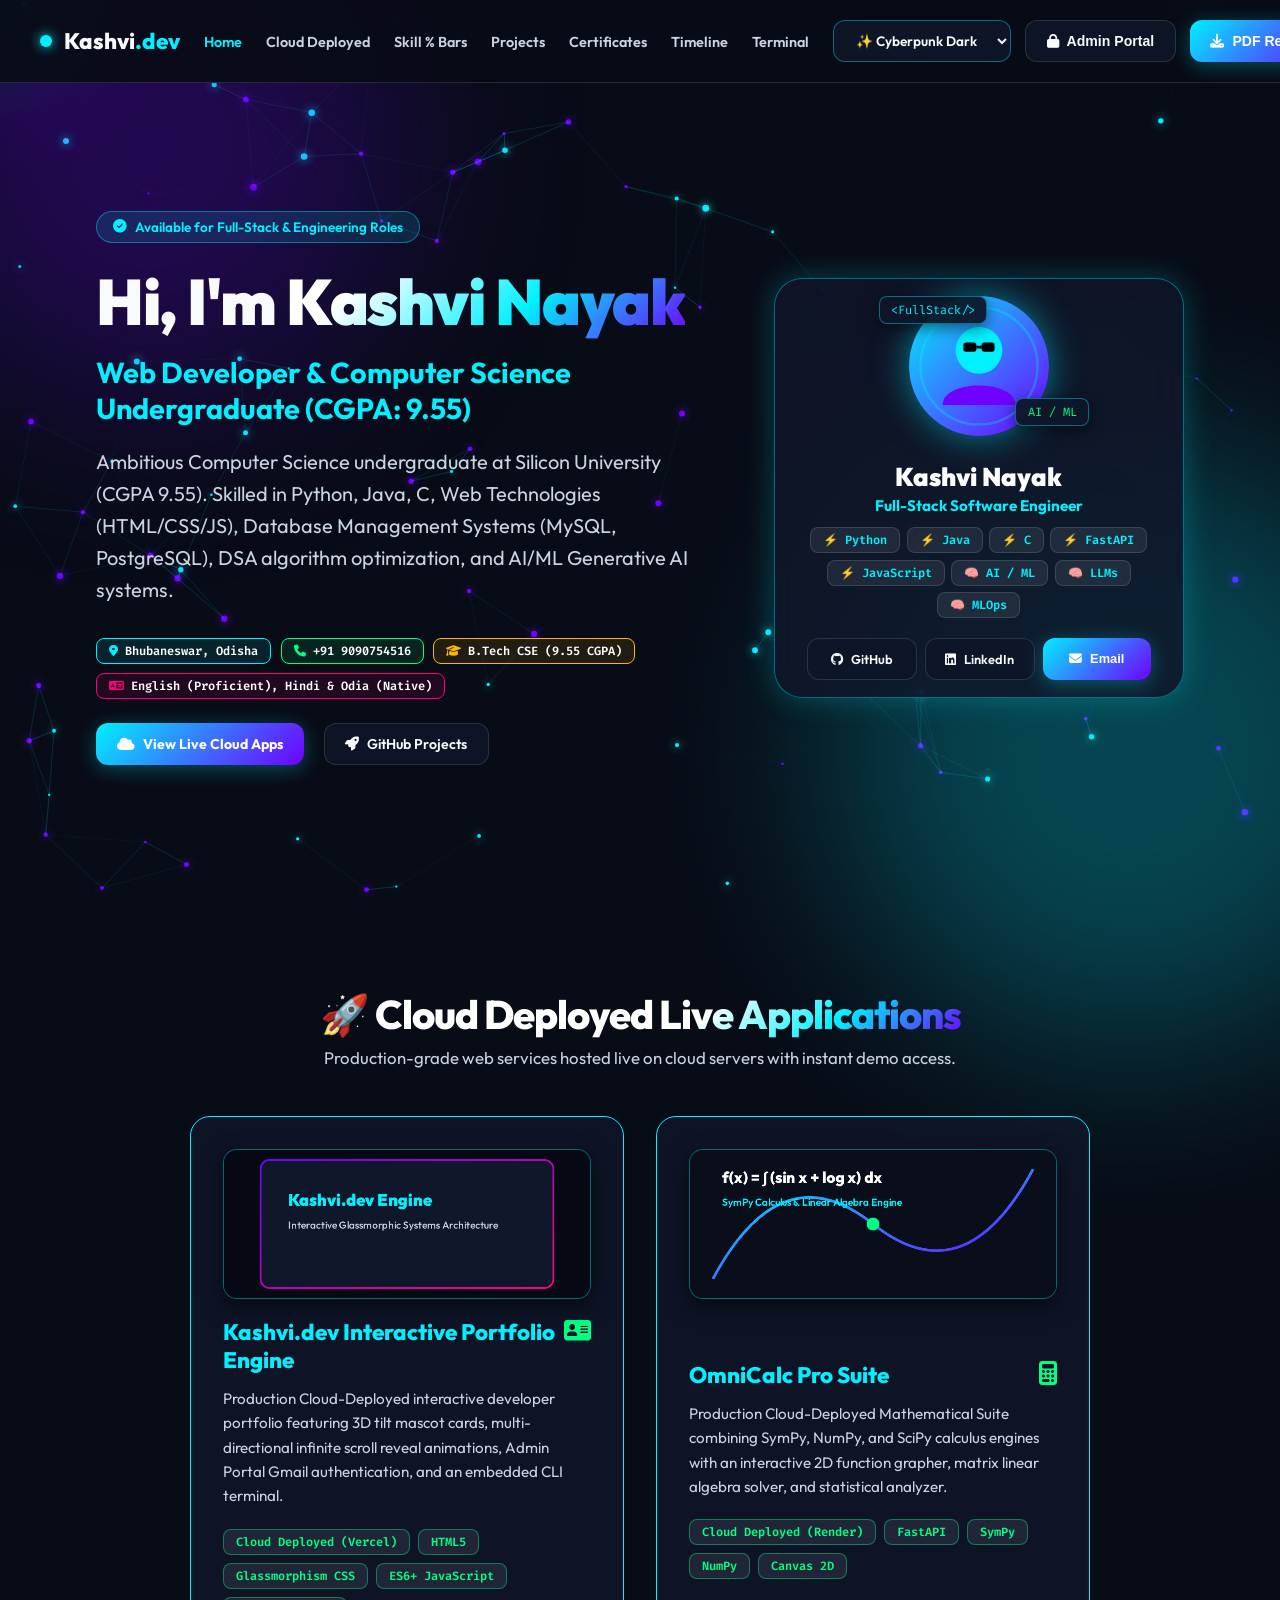
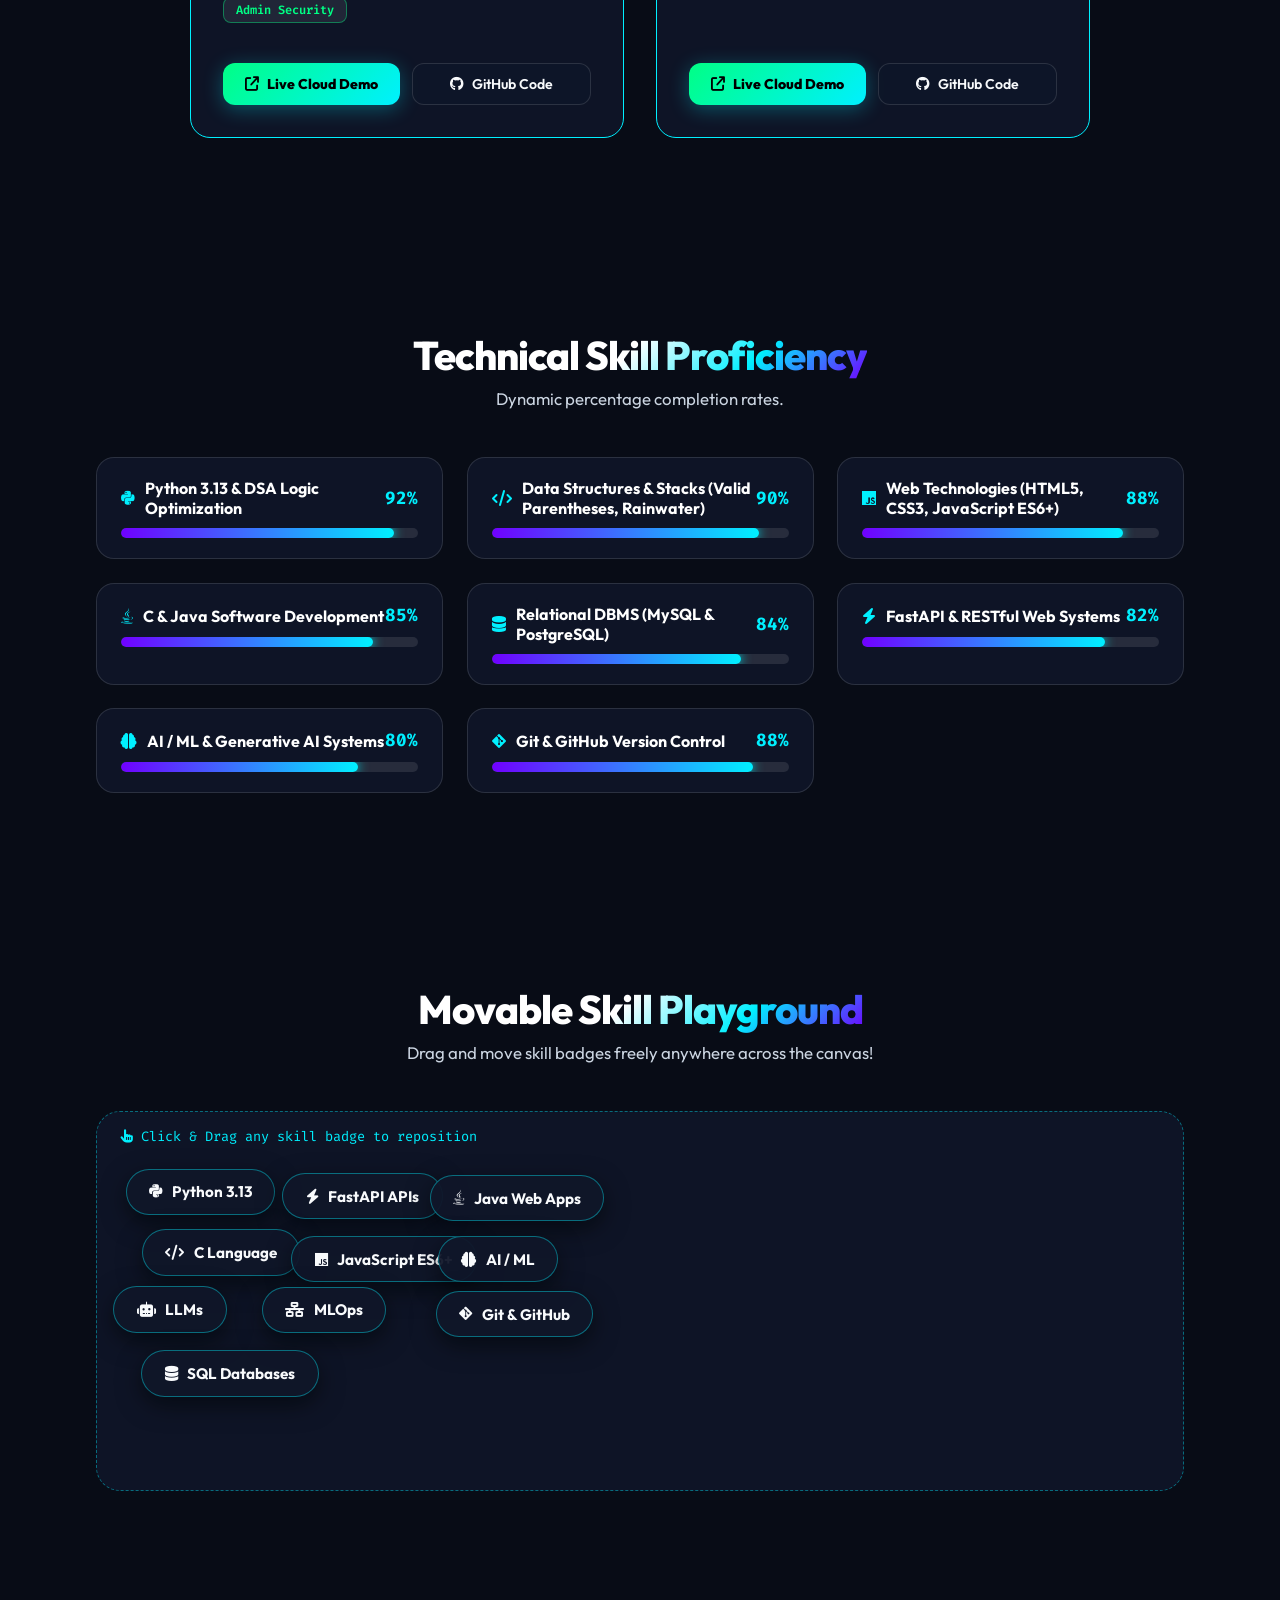
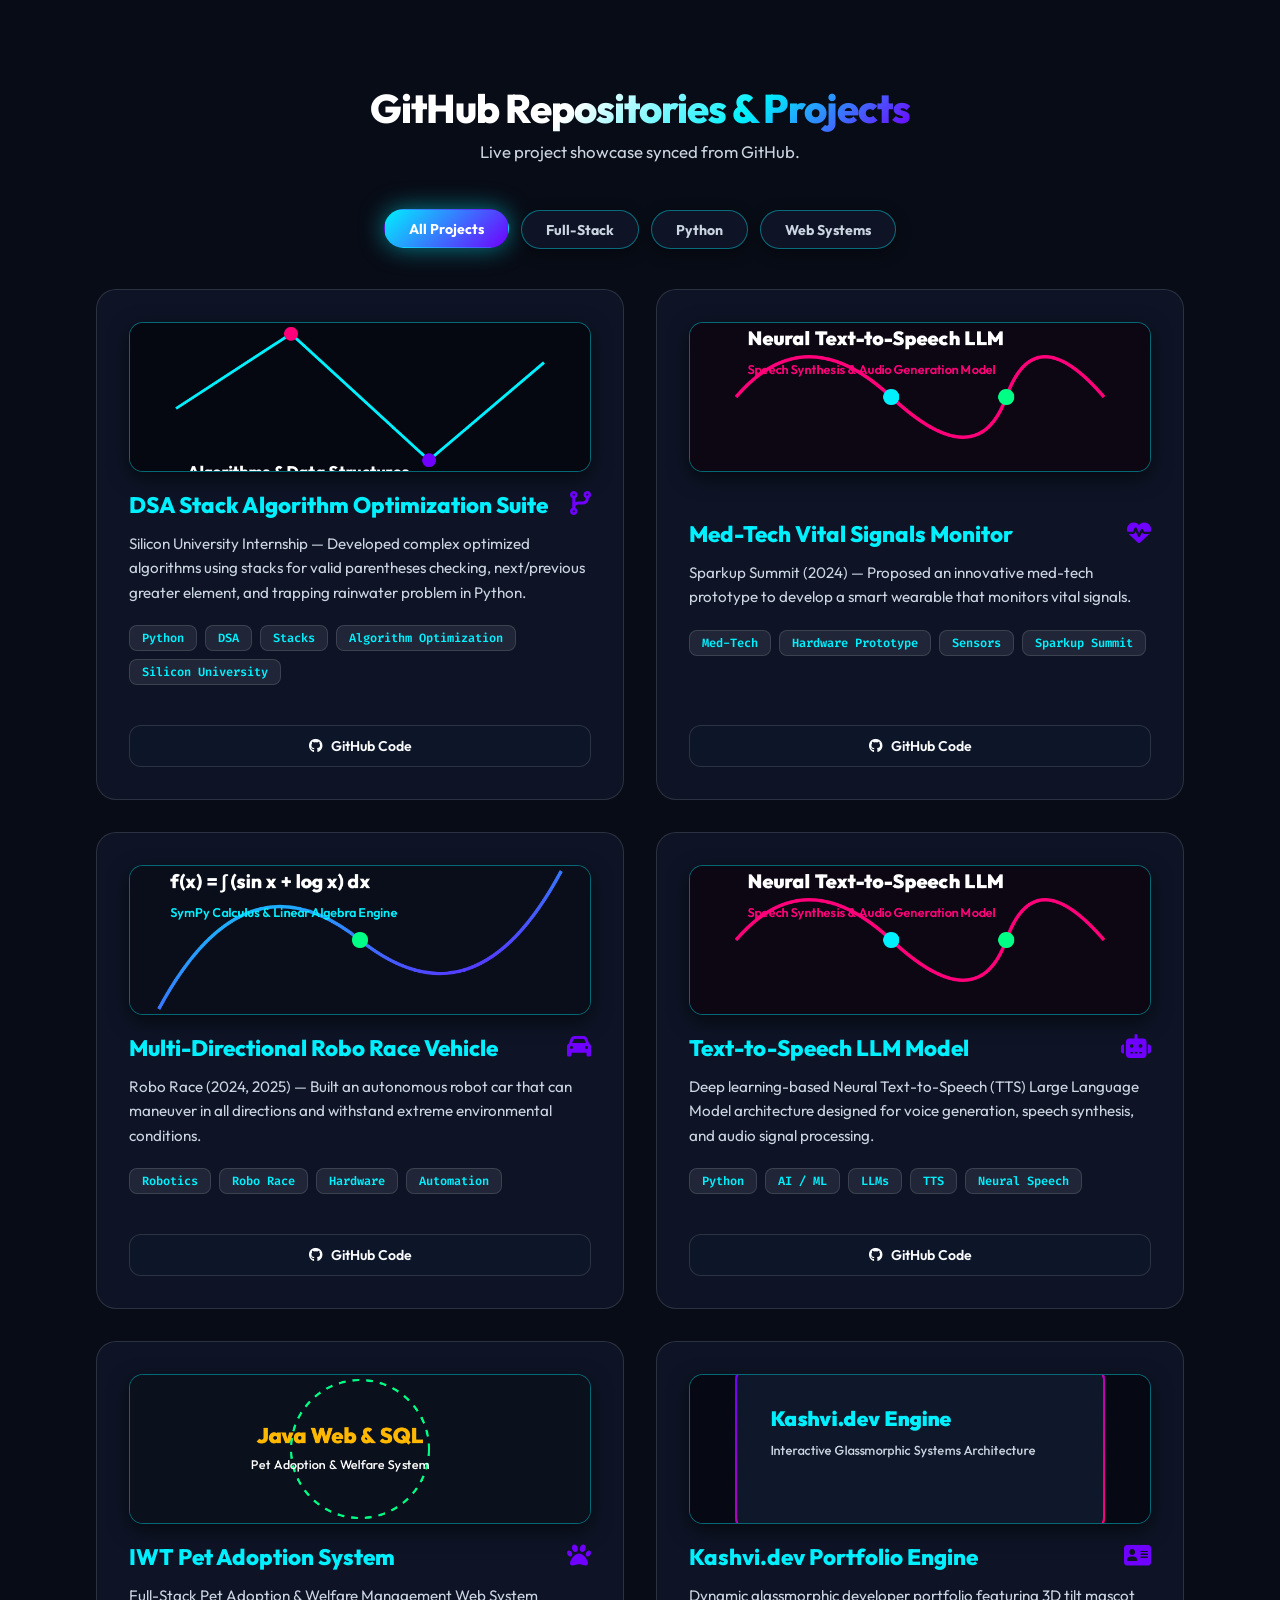
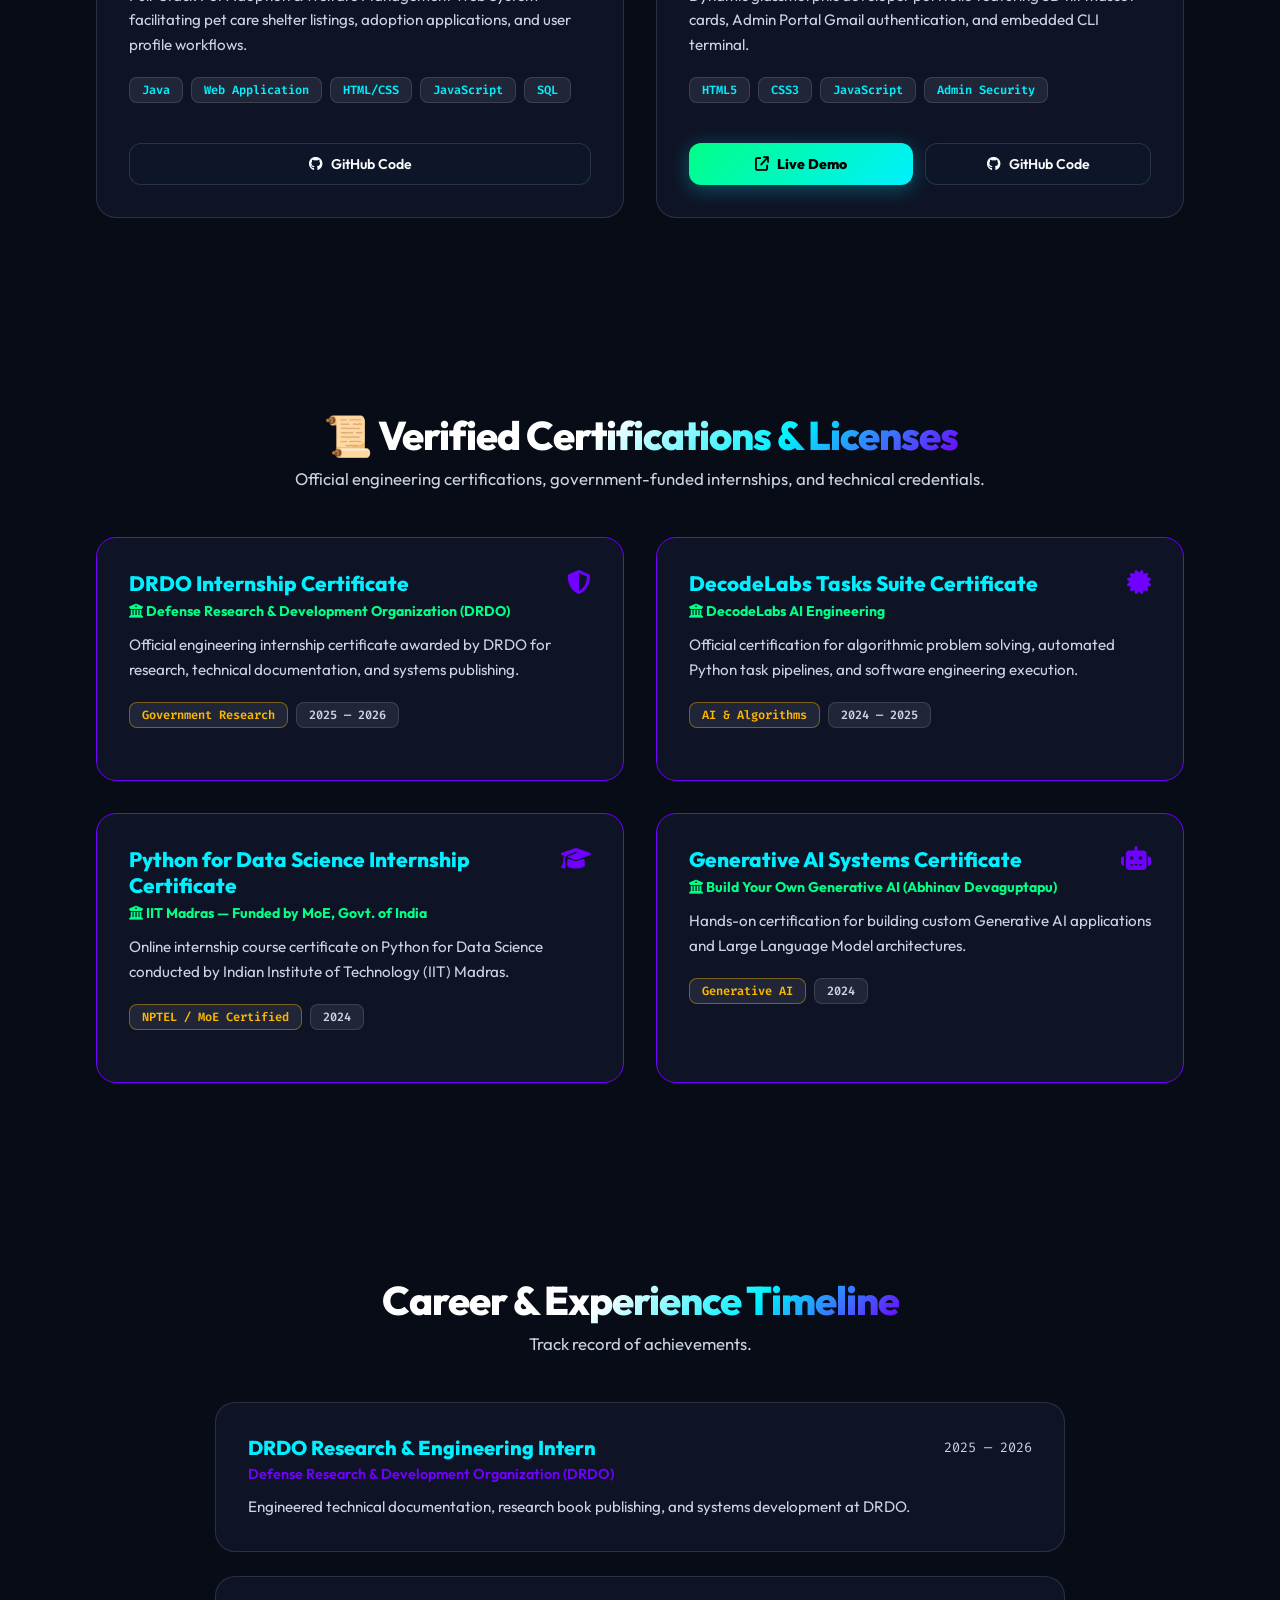
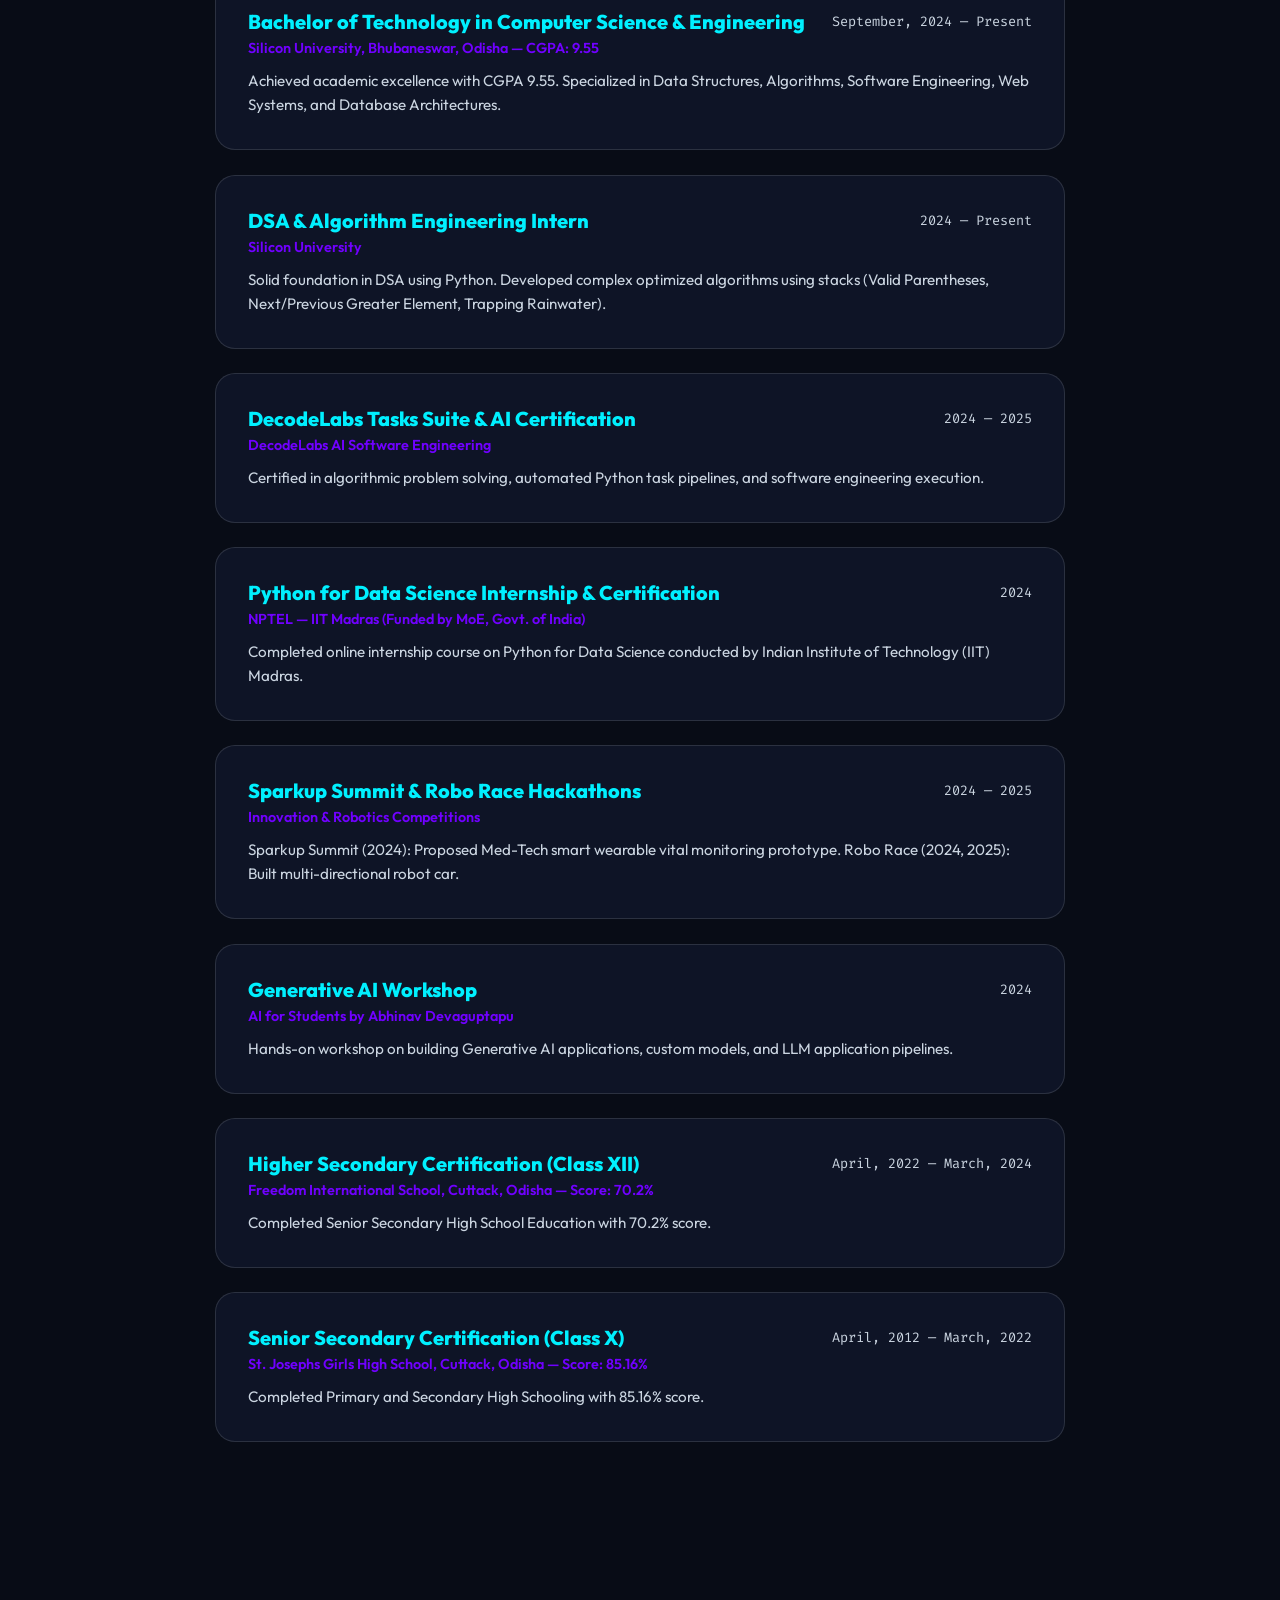
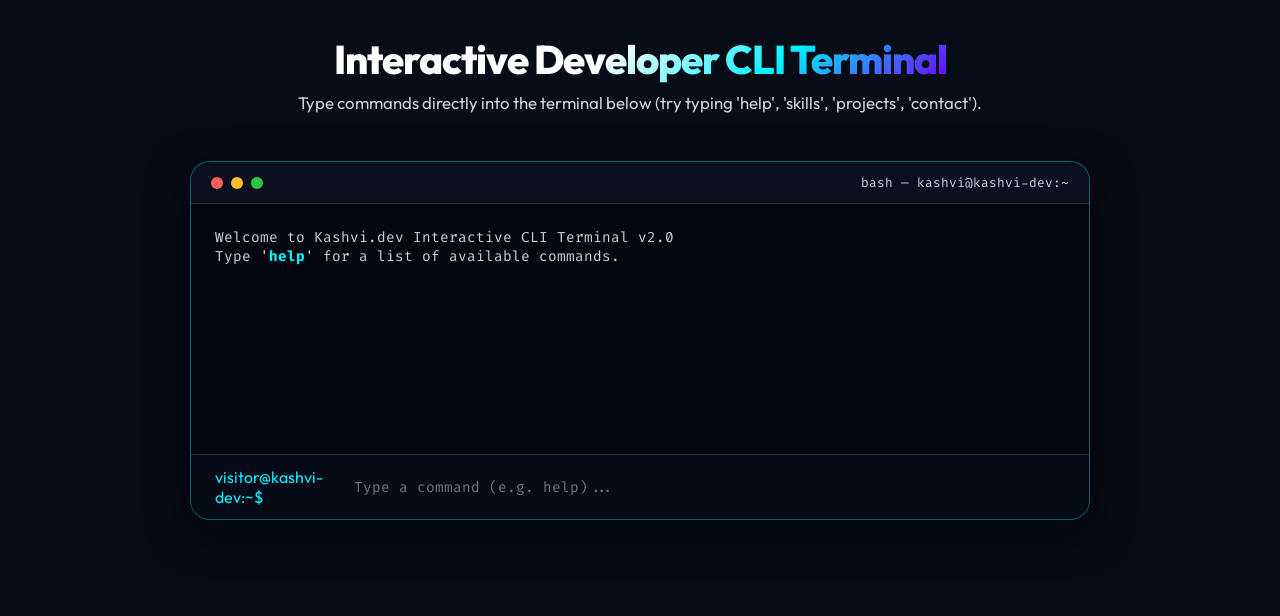
==== index.html @ 69e9e5e3 "Add DRDO Internship Certificate and DecodeLabs Tasks Suite Certificate section" ====
<!DOCTYPE html>
<html lang="en">
<head>
  <meta charset="UTF-8">
  <meta name="viewport" content="width=device-width, initial-scale=1.0">
  <title>Kashvi Nayak — Full-Stack Software Engineer & AI/ML Systems Architect</title>

  <!-- Google Search Console Ownership Verification -->
  <meta name="google-site-verification" content="googled4ef04c392d898fc">
  
  <!-- Search Engine Optimization (SEO) Meta Tags -->
  <meta name="description" content="Kashvi Nayak is a Full-Stack Software Engineer specializing in Python, Java, FastAPI, C, Web Systems, and AI/ML LLM engineering at Silicon University.">
  <meta name="keywords" content="Kashvi Nayak, Kashvi.dev, Full-Stack Software Engineer, Silicon University, Python Developer, AI ML Engineer, Kashvi Nayak Portfolio">
  <meta name="author" content="Kashvi Nayak">
  <meta name="robots" content="index, follow">

  <!-- OpenGraph Social Cards for LinkedIn, Twitter & Google Crawlers -->
  <meta property="og:title" content="Kashvi Nayak — Full-Stack Software Engineer">
  <meta property="og:description" content="Explore Kashvi Nayak's interactive full-stack developer portfolio, GitHub repositories, and AI/ML engineering projects.">
  <meta property="og:type" content="website">
  <meta property="og:url" content="https://kashvinayak20-debug.github.io/interactive-resume/">

  <!-- Structured Google JSON-LD Schema Markup -->
  <script type="application/ld+json">
  {
    "@context": "https://schema.org",
    "@type": "Person",
    "name": "Kashvi Nayak",
    "jobTitle": "Full-Stack Software Engineer",
    "alumniOf": "Silicon University",
    "url": "https://kashvinayak20-debug.github.io/interactive-resume/",
    "sameAs": [
      "https://github.com/kashvinayak20-debug",
      "https://www.linkedin.com/in/kashvi-nayak-409a70257"
    ]
  }
  </script>

  <!-- FontAwesome Icons -->
  <link rel="stylesheet" href="https://cdnjs.cloudflare.com/ajax/libs/font-awesome/6.5.1/css/all.min.css">
  <!-- Custom Stylesheet -->
  <link rel="stylesheet" href="css/styles.css">
</head>
<body>

  <!-- Interactive Particle Background Canvas -->
  <canvas id="particlesCanvas"></canvas>

  <!-- Ambient Glowing Cursor Follower -->
  <div class="cursor-glow"></div>

  <!-- Ambient Light Blobs -->
  <div class="ambient-blob blob-1"></div>
  <div class="ambient-blob blob-2"></div>

  <!-- Header Navigation -->
  <header class="header-nav">
    <div class="nav-brand">
      <div class="brand-dot"></div>
      <span>Kashvi<span style="color: var(--accent-cyan)">.dev</span></span>
    </div>

    <ul class="nav-links">
      <li><a href="#hero" class="nav-link active">Home</a></li>
      <li><a href="#deployed" class="nav-link">Cloud Deployed</a></li>
      <li><a href="#skills-section" class="nav-link">Skill % Bars</a></li>
      <li><a href="#projects" class="nav-link">Projects</a></li>
      <li><a href="#certificates" class="nav-link">Certificates</a></li>
      <li><a href="#timeline" class="nav-link">Timeline</a></li>
      <li><a href="#terminal" class="nav-link">Terminal</a></li>
    </ul>

    <div class="nav-controls">
      <select id="themeSelect" class="theme-picker">
        <option value="default">✨ Cyberpunk Dark</option>
        <option value="synthwave">🌆 Synthwave</option>
        <option value="emerald">🌿 Emerald Glass</option>
        <option value="obsidian">🖤 Obsidian Dark</option>
      </select>

      <!-- Admin Portal Login Toggle -->
      <button id="adminToggleBtn" class="btn-secondary" title="Admin Portal Login">
        <i class="fa-solid fa-lock"></i> Admin Portal
      </button>

      <button id="openEditorBtn" class="btn-secondary admin-only">
        <i class="fa-solid fa-pen-to-square"></i> Edit Profile
      </button>

      <button onclick="downloadPDF()" class="btn-primary">
        <i class="fa-solid fa-download"></i> PDF Resume
      </button>
    </div>
  </header>

  <!-- Main Content Container -->
  <main>

    <!-- HERO SECTION WITH ANIMATED DEVELOPER MASCOT -->
    <section id="hero" class="hero-section">
      <div>
        <div class="hero-tag">
          <i class="fa-solid fa-circle-check"></i> Available for Full-Stack & Engineering Roles
        </div>
        <h1 class="hero-title">
          Hi, I'm <span id="dispName" class="gradient-text">Kashvi Nayak</span>
        </h1>
        <h2 id="dispTitle" style="font-size: 1.8rem; font-weight: 700; color: var(--accent-cyan); margin-bottom: 1.25rem;">
          Web Developer & Computer Science Undergraduate (CGPA: 9.55)
        </h2>
        <p id="dispBio" class="hero-subtitle">
          Ambitious Computer Science undergraduate at Silicon University (CGPA 9.55). Skilled in Python, Java, C, Web Technologies (HTML/CSS/JS), Database Management Systems (MySQL, PostgreSQL), DSA algorithm optimization, and AI/ML Generative AI systems.
        </p>

        <div style="display: flex; gap: 0.6rem; flex-wrap: wrap; margin-bottom: 1.5rem; font-size: 0.85rem;">
          <span class="tag-badge" style="background: rgba(0, 240, 255, 0.1); border-color: var(--accent-cyan); color: #fff;">
            <i class="fa-solid fa-location-dot" style="color: var(--accent-cyan);"></i> Bhubaneswar, Odisha
          </span>
          <span class="tag-badge" style="background: rgba(0, 255, 133, 0.1); border-color: var(--accent-emerald); color: #fff;">
            <i class="fa-solid fa-phone" style="color: var(--accent-emerald);"></i> +91 9090754516
          </span>
          <span class="tag-badge" style="background: rgba(255, 184, 0, 0.1); border-color: var(--accent-amber); color: #fff;">
            <i class="fa-solid fa-graduation-cap" style="color: var(--accent-amber);"></i> B.Tech CSE (9.55 CGPA)
          </span>
          <span class="tag-badge" style="background: rgba(255, 0, 122, 0.1); border-color: var(--accent-magenta); color: #fff;">
            <i class="fa-solid fa-language" style="color: var(--accent-magenta);"></i> English (Proficient), Hindi & Odia (Native)
          </span>
        </div>

        <div class="hero-actions">
          <a href="#deployed" class="btn-primary"><i class="fa-solid fa-cloud"></i> View Live Cloud Apps</a>
          <a href="#projects" class="btn-secondary"><i class="fa-solid fa-rocket"></i> GitHub Projects</a>
        </div>
      </div>

      <!-- ANIMATED DEVELOPER MASCOT CHARACTER WIDGET (OUTER STATIC WRAPPER FIX FOR ZERO BORDER VIBRATION) -->
      <div class="mascot-wrapper" style="perspective: 1000px; width: 100%; height: 420px;">
        <div class="mascot-container">
          <div class="mascot-avatar-wrapper">
            <div class="floating-code-tag tag-pos-1">&lt;FullStack/&gt;</div>
            <div class="floating-code-tag tag-pos-2">AI / ML</div>
            
            <div class="mascot-svg-glow">
              <svg viewBox="0 0 100 100" width="100%" height="100%">
                <circle cx="50" cy="50" r="45" fill="none" stroke="rgba(0, 240, 255, 0.3)" stroke-width="2"/>
                <circle cx="50" cy="38" r="18" fill="#00F0FF"/>
                <path d="M 22 80 C 22 60, 78 60, 78 80 Z" fill="#7000FF"/>
                <rect x="38" y="32" width="10" height="7" rx="2" fill="#000"/>
                <rect x="52" y="32" width="10" height="7" rx="2" fill="#000"/>
                <line x1="48" y1="35.5" x2="52" y2="35.5" stroke="#000" stroke-width="2"/>
              </svg>
            </div>
          </div>

          <h3 id="mascotName" class="mascot-name">Kashvi Nayak</h3>
          <p id="mascotRole" class="mascot-role">Full-Stack Software Engineer</p>

          <div style="display: flex; gap: 0.4rem; margin-top: 0.75rem; flex-wrap: wrap; justify-content: center;">
            <span class="tag-badge">⚡ Python</span>
            <span class="tag-badge">⚡ Java</span>
            <span class="tag-badge">⚡ C</span>
            <span class="tag-badge">⚡ FastAPI</span>
            <span class="tag-badge">⚡ JavaScript</span>
            <span class="tag-badge">🧠 AI / ML</span>
            <span class="tag-badge">🧠 LLMs</span>
            <span class="tag-badge">🧠 MLOps</span>
          </div>

          <div style="display: flex; gap: 0.5rem; margin-top: 1.25rem; width: 100%;">
            <a href="https://github.com/kashvinayak20-debug" target="_blank" class="btn-secondary" style="flex: 1; justify-content: center; padding: 0.5rem 0.6rem; font-size: 0.8rem;">
              <i class="fa-brands fa-github"></i> GitHub
            </a>
            <a href="https://www.linkedin.com/in/kashvi-nayak-409a70257" target="_blank" class="btn-secondary" style="flex: 1; justify-content: center; padding: 0.5rem 0.6rem; font-size: 0.8rem;">
              <i class="fa-brands fa-linkedin"></i> LinkedIn
            </a>
            <button class="btn-primary open-email-btn" style="flex: 1; justify-content: center; padding: 0.5rem 0.6rem; font-size: 0.8rem;">
              <i class="fa-solid fa-envelope"></i> Email
            </button>
          </div>
        </div>
      </div>
    </section>


    <!-- DEDICATED CLOUD DEPLOYED APPLICATIONS SECTION -->
    <section id="deployed" class="section-container">
      <div class="section-header">
        <h2 class="section-title">🚀 Cloud Deployed <span class="gradient-text">Live Applications</span></h2>
        <p class="section-desc">Production-grade web services hosted live on cloud servers with instant demo access.</p>
        <button id="openAddDeployedBtn" class="btn-primary admin-only" style="margin-top: 1rem;">
          <i class="fa-solid fa-plus"></i> Add Deployed Live App
        </button>
      </div>

      <div id="deployedProjectsContainer" class="projects-grid" style="max-width: 900px; margin: 0 auto;"></div>
    </section>


    <!-- DYNAMIC SKILL PERCENTAGE BARS SECTION (SKILLS CRUD) -->
    <section id="skills-section" class="section-container">
      <div class="section-header">
        <h2 class="section-title">Technical <span class="gradient-text">Skill Proficiency</span></h2>
        <p class="section-desc">Dynamic percentage completion rates.</p>
        <button id="openAddSkillBtn" class="btn-primary admin-only" style="margin-top: 1rem;">
          <i class="fa-solid fa-plus"></i> Add Custom Skill & %
        </button>
      </div>

      <div id="skillsBarsContainer" class="skills-progress-container"></div>
    </section>


    <!-- MOVABLE SKILLS PLAYGROUND SECTION -->
    <section id="skills" class="section-container">
      <div class="section-header">
        <h2 class="section-title">Movable <span class="gradient-text">Skill Playground</span></h2>
        <p class="section-desc">Drag and move skill badges freely anywhere across the canvas!</p>
      </div>

      <div class="draggable-playground">
        <div class="playground-hint">
          <i class="fa-solid fa-hand-pointer"></i> Click & Drag any skill badge to reposition
        </div>

        <div class="skill-chip-movable"><i class="fa-brands fa-python"></i> Python 3.13</div>
        <div class="skill-chip-movable"><i class="fa-solid fa-bolt"></i> FastAPI APIs</div>
        <div class="skill-chip-movable"><i class="fa-brands fa-java"></i> Java Web Apps</div>
        <div class="skill-chip-movable"><i class="fa-solid fa-code"></i> C Language</div>
        <div class="skill-chip-movable"><i class="fa-brands fa-js"></i> JavaScript ES6+</div>
        <div class="skill-chip-movable"><i class="fa-solid fa-brain"></i> AI / ML</div>
        <div class="skill-chip-movable"><i class="fa-solid fa-robot"></i> LLMs</div>
        <div class="skill-chip-movable"><i class="fa-solid fa-network-wired"></i> MLOps</div>
        <div class="skill-chip-movable"><i class="fa-brands fa-git-alt"></i> Git & GitHub</div>
        <div class="skill-chip-movable"><i class="fa-solid fa-database"></i> SQL Databases</div>
      </div>
    </section>


    <!-- FEATURED PROJECTS SECTION (PROJECTS CRUD FROM GITHUB) -->
    <section id="projects" class="section-container">
      <div class="section-header">
        <h2 class="section-title">GitHub <span class="gradient-text">Repositories & Projects</span></h2>
        <p class="section-desc">Live project showcase synced from GitHub.</p>
        <button id="openAddProjectBtn" class="btn-primary admin-only" style="margin-top: 1rem;">
          <i class="fa-solid fa-plus"></i> Add New Project
        </button>
      </div>

      <!-- Project Category Filters -->
      <div style="display: flex; justify-content: center; gap: 0.75rem; margin-bottom: 2.5rem;">
        <button class="subtab-btn filter-btn active" data-filter="all">All Projects</button>
        <button class="subtab-btn filter-btn" data-filter="fullstack">Full-Stack</button>
        <button class="subtab-btn filter-btn" data-filter="python">Python</button>
        <button class="subtab-btn filter-btn" data-filter="web">Web Systems</button>
      </div>

      <div id="projectsContainer" class="projects-grid"></div>
    </section>


    <!-- DEDICATED CERTIFICATIONS & VERIFIED CREDENTIALS SECTION -->
    <section id="certificates" class="section-container">
      <div class="section-header">
        <h2 class="section-title">📜 Verified <span class="gradient-text">Certifications & Licenses</span></h2>
        <p class="section-desc">Official engineering certifications, government-funded internships, and technical credentials.</p>
        <button id="openAddCertBtn" class="btn-primary admin-only" style="margin-top: 1rem;">
          <i class="fa-solid fa-plus"></i> Add Verified Certificate
        </button>
      </div>

      <div id="certificatesContainer" class="projects-grid"></div>
    </section>


    <!-- TIMELINE SECTION (TIMELINE CRUD) -->
    <section id="timeline" class="section-container">
      <div class="section-header">
        <h2 class="section-title">Career & <span class="gradient-text">Experience Timeline</span></h2>
        <p class="section-desc">Track record of achievements.</p>
        <button id="openAddTimelineBtn" class="btn-primary admin-only" style="margin-top: 1rem;">
          <i class="fa-solid fa-plus"></i> Add Experience / Education
        </button>
      </div>

      <div id="timelineContainer" style="max-width: 850px; margin: 0 auto; display: flex; flex-direction: column; gap: 1.5rem;"></div>
    </section>


    <!-- INTERACTIVE DEVELOPER TERMINAL SECTION -->
    <section id="terminal" class="section-container">
      <div class="section-header">
        <h2 class="section-title">Interactive <span class="gradient-text">Developer CLI Terminal</span></h2>
        <p class="section-desc">Type commands directly into the terminal below (try typing 'help', 'skills', 'projects', 'contact').</p>
      </div>

      <div class="terminal-card">
        <div class="terminal-header">
          <div class="term-dot term-red"></div>
          <div class="term-dot term-yellow"></div>
          <div class="term-dot term-green"></div>
          <div class="terminal-title">bash — kashvi@kashvi-dev:~</div>
        </div>

        <div id="termOutput" class="terminal-body">
          <div style="color: var(--text-sub);">
            Welcome to Kashvi.dev Interactive CLI Terminal v2.0<br>
            Type '<b style="color: var(--accent-cyan)">help</b>' for a list of available commands.
          </div>
        </div>

        <div style="padding: 0.75rem 1.5rem; background: #070B18; border-top: 1px solid var(--border-glass);">
          <div class="term-input-line">
            <span>visitor@kashvi-dev:~$</span>
            <input type="text" id="termInput" class="term-input" placeholder="Type a command (e.g. help)..." autocomplete="off">
          </div>
        </div>
      </div>
    </section>

  </main>


  <!-- MODAL 1: ADD SKILL MODAL -->
  <div id="addSkillModal" class="modal-overlay">
    <div class="modal-card">
      <div style="display: flex; justify-content: space-between; align-items: center; margin-bottom: 1.5rem;">
        <h3 style="font-size: 1.4rem; font-weight: 800;"><i class="fa-solid fa-plus-circle"></i> Add Custom Skill & Percentage</h3>
        <button id="closeAddSkillBtn" class="btn-secondary" style="padding: 0.4rem 0.8rem;"><i class="fa-solid fa-xmark"></i></button>
      </div>

      <div class="form-group">
        <label>Skill Name (e.g. AI / ML, PyTorch, Docker):</label>
        <input type="text" id="newSkillName" class="form-input" placeholder="Enter skill name...">
      </div>

      <div class="form-group">
        <label>Proficiency Percentage (0% - 100%):</label>
        <input type="number" id="newSkillPercent" class="form-input" value="90" min="0" max="100">
      </div>

      <button id="saveAddSkillBtn" class="btn-primary" style="width: 100%; justify-content: center; padding: 0.8rem; margin-top: 1rem;">
        <i class="fa-solid fa-check"></i> Add Skill to Live Page
      </button>
    </div>
  </div>


  <!-- MODAL 2: ADD DEPLOYED LIVE APP MODAL -->
  <div id="addDeployedModal" class="modal-overlay">
    <div class="modal-card">
      <div style="display: flex; justify-content: space-between; align-items: center; margin-bottom: 1.5rem;">
        <h3 style="font-size: 1.4rem; font-weight: 800;"><i class="fa-solid fa-cloud-arrow-up"></i> Add Deployed Live App</h3>
        <button id="closeAddDeployedBtn" class="btn-secondary" style="padding: 0.4rem 0.8rem;"><i class="fa-solid fa-xmark"></i></button>
      </div>

      <div class="form-group">
        <label>App Title:</label>
        <input type="text" id="depTitle" class="form-input" placeholder="e.g. OmniCalc Pro Suite">
      </div>

      <div class="form-group">
        <label>Description:</label>
        <textarea id="depDesc" class="form-input" style="height: 80px;" placeholder="Production cloud summary..."></textarea>
      </div>

      <div class="form-group">
        <label>Live Cloud Demo URL (Render / Vercel):</label>
        <input type="text" id="depDemoUrl" class="form-input" placeholder="https://...">
      </div>

      <div class="form-group">
        <label>GitHub Code URL:</label>
        <input type="text" id="depCodeUrl" class="form-input" placeholder="https://github.com/...">
      </div>

      <div class="form-group">
        <label>Tags (comma separated):</label>
        <input type="text" id="depTags" class="form-input" placeholder="Cloud Deployed, FastAPI, SymPy">
      </div>

      <button id="saveAddDeployedBtn" class="btn-primary" style="width: 100%; justify-content: center; padding: 0.8rem; margin-top: 1rem;">
        <i class="fa-solid fa-check"></i> Save & Render Deployed App
      </button>
    </div>
  </div>


  <!-- MODAL 3: ADD PROJECT MODAL -->
  <div id="addProjectModal" class="modal-overlay">
    <div class="modal-card">
      <div style="display: flex; justify-content: space-between; align-items: center; margin-bottom: 1.5rem;">
        <h3 style="font-size: 1.4rem; font-weight: 800;"><i class="fa-solid fa-folder-plus"></i> Add New Project</h3>
        <button id="closeAddProjectBtn" class="btn-secondary" style="padding: 0.4rem 0.8rem;"><i class="fa-solid fa-xmark"></i></button>
      </div>

      <div class="form-group">
        <label>Project Title:</label>
        <input type="text" id="projTitle" class="form-input" placeholder="e.g. Pet Adoption System">
      </div>

      <div class="form-group">
        <label>Category Tag:</label>
        <select id="projCategory" class="form-input">
          <option value="fullstack python">Full-Stack & Python</option>
          <option value="web fullstack">Web Application</option>
          <option value="python">Python Project</option>
        </select>
      </div>

      <div class="form-group">
        <label>Description:</label>
        <textarea id="projDesc" class="form-input" style="height: 80px;" placeholder="Enter project summary..."></textarea>
      </div>

      <div class="form-group">
        <label>Tech Stack Tags (comma separated):</label>
        <input type="text" id="projTags" class="form-input" placeholder="Java, Python, Web, SQL">
      </div>

      <div class="form-group">
        <label>GitHub Code URL:</label>
        <input type="text" id="projCodeUrl" class="form-input" placeholder="https://github.com/...">
      </div>

      <div class="form-group">
        <label>Live Cloud Demo URL:</label>
        <input type="text" id="projDemoUrl" class="form-input" placeholder="https://...">
      </div>

      <button id="saveAddProjectBtn" class="btn-primary" style="width: 100%; justify-content: center; padding: 0.8rem; margin-top: 1rem;">
        <i class="fa-solid fa-check"></i> Save & Render Project Card
      </button>
    </div>
  </div>


  <!-- MODAL 4: ADD TIMELINE MODAL -->
  <div id="addTimelineModal" class="modal-overlay">
    <div class="modal-card">
      <div style="display: flex; justify-content: space-between; align-items: center; margin-bottom: 1.5rem;">
        <h3 style="font-size: 1.4rem; font-weight: 800;"><i class="fa-solid fa-briefcase"></i> Add Experience / Education</h3>
        <button id="closeAddTimelineBtn" class="btn-secondary" style="padding: 0.4rem 0.8rem;"><i class="fa-solid fa-xmark"></i></button>
      </div>

      <div class="form-group">
        <label>Position / Degree Title:</label>
        <input type="text" id="timeTitle" class="form-input" placeholder="e.g. Full-Stack Software Engineer">
      </div>

      <div class="form-group">
        <label>Subtitle / Subfield:</label>
        <input type="text" id="timeSubtitle" class="form-input" placeholder="e.g. Full-Stack Software Systems">
      </div>

      <div class="form-group">
        <label>Date Range:</label>
        <input type="text" id="timeDate" class="form-input" placeholder="e.g. 2024 — Present">
      </div>

      <div class="form-group">
        <label>Description:</label>
        <textarea id="timeDesc" class="form-input" style="height: 80px;" placeholder="Key responsibilities and achievements..."></textarea>
      </div>

      <button id="saveAddTimelineBtn" class="btn-primary" style="width: 100%; justify-content: center; padding: 0.8rem; margin-top: 1rem;">
        <i class="fa-solid fa-check"></i> Add Timeline Entry
      </button>
    </div>
  </div>


  <!-- MODAL 5: LIVE PROFILE EDITOR MODAL -->
  <div id="editorModal" class="modal-overlay">
    <div class="modal-card">
      <div style="display: flex; justify-content: space-between; align-items: center; margin-bottom: 1.5rem;">
        <h3 style="font-size: 1.4rem; font-weight: 800;"><i class="fa-solid fa-pen-to-square"></i> Live Profile Editor</h3>
        <button id="closeEditorBtn" class="btn-secondary" style="padding: 0.4rem 0.8rem;"><i class="fa-solid fa-xmark"></i></button>
      </div>

      <div class="form-group">
        <label>Your Name:</label>
        <input type="text" id="editName" class="form-input" value="Kashvi Nayak">
      </div>

      <div class="form-group">
        <label>Professional Title:</label>
        <input type="text" id="editTitle" class="form-input" value="Full-Stack Software Engineer & System Architect">
      </div>

      <div class="form-group">
        <label>Bio Summary:</label>
        <textarea id="editBio" class="form-input" style="height: 90px;">Building high-performance full-stack web applications, mathematical engines, and RESTful systems while actively working in AI/ML, Large Language Models (LLMs), and MLOps architectures.</textarea>
      </div>

      <button id="saveEditorBtn" class="btn-primary" style="width: 100%; justify-content: center; padding: 0.8rem; margin-top: 1rem;">
        <i class="fa-solid fa-check"></i> Apply Live Changes
      </button>
    </div>
  </div>


  <!-- MODAL 6: SEND DIRECT EMAIL / CONTACT MODAL -->
  <div id="emailModal" class="modal-overlay">
    <div class="modal-card">
      <div style="display: flex; justify-content: space-between; align-items: center; margin-bottom: 1.5rem;">
        <h3 style="font-size: 1.4rem; font-weight: 800;"><i class="fa-solid fa-envelope-open-text"></i> Send Email Message to Kashvi</h3>
        <button id="closeEmailBtn" class="btn-secondary" style="padding: 0.4rem 0.8rem;"><i class="fa-solid fa-xmark"></i></button>
      </div>

      <p style="color: var(--text-sub); font-size: 0.9rem; margin-bottom: 1.25rem;">
        Recipient: <b style="color: var(--accent-cyan);">kashvinayak20@gmail.com</b>
      </p>

      <div class="form-group">
        <label>Your Name:</label>
        <input type="text" id="senderName" class="form-input" placeholder="e.g. Recruiter / Collaborator">
      </div>

      <div class="form-group">
        <label>Subject:</label>
        <input type="text" id="emailSubject" class="form-input" value="Job Inquiry / Collaboration Opportunity">
      </div>

      <div class="form-group">
        <label>Message Content:</label>
        <textarea id="emailMsg" class="form-input" style="height: 110px;" placeholder="Type your message here..."></textarea>
      </div>

      <div style="display: flex; gap: 0.75rem; margin-top: 1rem;">
        <button id="sendGmailBtn" class="btn-primary" style="flex: 1; justify-content: center; padding: 0.8rem;">
          <i class="fa-solid fa-paper-plane"></i> Send via Web Gmail
        </button>
        <a href="mailto:kashvinayak20@gmail.com" class="btn-secondary" style="flex: 1; justify-content: center; padding: 0.8rem;">
          <i class="fa-solid fa-envelope"></i> Default Mail Client
        </a>
      </div>
    </div>
  </div>

  <!-- MODAL 7: ADMIN PORTAL LOGIN MODAL -->
  <div id="adminLoginModal" class="modal-overlay">
    <div class="modal-card" style="max-width: 480px;">
      <div style="display: flex; justify-content: space-between; align-items: center; margin-bottom: 1.5rem;">
        <h3 style="font-size: 1.4rem; font-weight: 800; color: var(--accent-cyan);">
          <i class="fa-solid fa-user-shield"></i> Admin Portal Login
        </h3>
        <button id="closeAdminLoginBtn" class="btn-secondary" style="padding: 0.4rem 0.8rem;"><i class="fa-solid fa-xmark"></i></button>
      </div>

      <p style="color: var(--text-sub); font-size: 0.9rem; margin-bottom: 1.25rem;">
        Enter your authorized Gmail and password to unlock Admin CRUD capabilities.
      </p>

      <div id="adminLoginAlert" class="auth-alert-box" style="display: none;"></div>

      <form id="adminLoginForm" onsubmit="return false;">
        <div class="form-group">
          <label for="adminEmailInput"><i class="fa-solid fa-envelope" style="color: var(--accent-cyan)"></i> Gmail Address:</label>
          <input type="email" id="adminEmailInput" class="form-input" placeholder="Enter your Gmail address" required autocomplete="username">
        </div>

        <div class="form-group">
          <div style="display: flex; justify-content: space-between; align-items: center; margin-bottom: 0.4rem;">
            <label for="adminPasswordInput" style="margin-bottom: 0;"><i class="fa-solid fa-lock" style="color: var(--accent-cyan)"></i> Password:</label>
            <button type="button" id="openForgotPasswordBtn" class="link-btn" style="font-size: 0.82rem; color: var(--accent-cyan); text-decoration: none; background: none; border: none; cursor: pointer;">
              Forgot Password?
            </button>
          </div>
          <div class="password-input-wrapper">
            <input type="password" id="adminPasswordInput" class="form-input" placeholder="Enter admin password" required autocomplete="current-password">
            <button type="button" id="toggleAdminPassBtn" class="pass-toggle-btn" title="Toggle password visibility">
              <i class="fa-solid fa-eye"></i>
            </button>
          </div>
        </div>

        <div style="display: flex; gap: 0.75rem; margin-top: 1.5rem;">
          <button type="submit" id="submitAdminLoginBtn" class="btn-primary" style="flex: 1; justify-content: center; padding: 0.8rem; font-size: 0.95rem;">
            <i class="fa-solid fa-right-to-bracket"></i> Login to Admin
          </button>
          <button type="button" id="cancelAdminLoginBtn" class="btn-secondary" style="padding: 0.8rem 1.2rem;">
            Cancel
          </button>
        </div>
      </form>
    </div>
  </div>

  <!-- MODAL 8: FORGOT PASSWORD & RESET MODAL -->
  <div id="forgotPasswordModal" class="modal-overlay">
    <div class="modal-card" style="max-width: 480px;">
      <div style="display: flex; justify-content: space-between; align-items: center; margin-bottom: 1.5rem;">
        <h3 style="font-size: 1.4rem; font-weight: 800; color: var(--accent-magenta);">
          <i class="fa-solid fa-key"></i> Reset Admin Password
        </h3>
        <button id="closeForgotPasswordBtn" class="btn-secondary" style="padding: 0.4rem 0.8rem;"><i class="fa-solid fa-xmark"></i></button>
      </div>

      <div id="resetStatusAlert" class="auth-alert-box" style="display: none;"></div>

      <!-- Step 1: Verification Request -->
      <div id="resetStep1">
        <p style="color: var(--text-sub); font-size: 0.9rem; margin-bottom: 1.25rem; line-height: 1.5;">
          Enter your registered Gmail address. We will generate and send a password reset verification code to your Gmail inbox.
        </p>

        <div class="form-group">
          <label for="resetGmailInput"><i class="fa-solid fa-envelope" style="color: var(--accent-cyan)"></i> Registered Gmail Address:</label>
          <input type="email" id="resetGmailInput" class="form-input" placeholder="Enter your Gmail address" required>
        </div>

        <div style="display: flex; gap: 0.75rem; margin-top: 1.5rem;">
          <button type="button" id="sendResetCodeBtn" class="btn-primary" style="flex: 1; justify-content: center; padding: 0.8rem;">
            <i class="fa-solid fa-paper-plane"></i> Send Verification Code
          </button>
          <button type="button" id="backToLoginBtn" class="btn-secondary" style="padding: 0.8rem 1.2rem;">
            Back to Login
          </button>
        </div>
      </div>

      <!-- Step 2: Code Verification & Password Reset (Hidden by default) -->
      <div id="resetStep2" style="display: none;">
        <div style="background: rgba(0, 240, 255, 0.08); border: 1px dashed var(--accent-cyan); border-radius: 12px; padding: 1rem; margin-bottom: 1.25rem;">
          <p style="font-size: 0.85rem; color: var(--text-sub); margin-bottom: 0.5rem;">
            <i class="fa-solid fa-circle-info" style="color: var(--accent-cyan);"></i> Verification code sent to: <b id="displayResetGmail" style="color: #fff;"></b>
          </p>
          <div style="display: flex; justify-content: space-between; align-items: center;">
            <span style="font-size: 0.8rem; color: var(--text-muted);">Your Reset Verification Code is:</span>
            <span id="generatedCodeDisplay" class="reset-code-badge">849201</span>
          </div>
          <div style="margin-top: 0.75rem; text-align: right;">
            <button type="button" id="openGmailResetBtn" class="btn-secondary" style="font-size: 0.78rem; padding: 0.35rem 0.75rem; height: auto;">
              <i class="fa-brands fa-google" style="color: #EA4335;"></i> Open Web Gmail
            </button>
          </div>
        </div>

        <div class="form-group">
          <label for="resetCodeInput"><i class="fa-solid fa-shield-halved" style="color: var(--accent-amber)"></i> 6-Digit Verification Code:</label>
          <input type="text" id="resetCodeInput" class="form-input" placeholder="Enter 6-digit code" maxlength="6" style="letter-spacing: 2px; font-weight: 700;">
        </div>

        <div class="form-group">
          <label for="newPasswordInput"><i class="fa-solid fa-lock" style="color: var(--accent-emerald)"></i> New Password:</label>
          <div class="password-input-wrapper">
            <input type="password" id="newPasswordInput" class="form-input" placeholder="At least 4 characters">
            <button type="button" id="toggleNewPassBtn" class="pass-toggle-btn">
              <i class="fa-solid fa-eye"></i>
            </button>
          </div>
        </div>

        <div class="form-group">
          <label for="confirmPasswordInput"><i class="fa-solid fa-check-double" style="color: var(--accent-emerald)"></i> Confirm New Password:</label>
          <input type="password" id="confirmPasswordInput" class="form-input" placeholder="Re-enter new password">
        </div>

        <div style="display: flex; gap: 0.75rem; margin-top: 1.5rem;">
          <button type="button" id="saveNewPasswordBtn" class="btn-primary" style="flex: 1; justify-content: center; padding: 0.8rem;">
            <i class="fa-solid fa-floppy-disk"></i> Update Password & Login
          </button>
          <button type="button" id="cancelResetBtn" class="btn-secondary" style="padding: 0.8rem 1rem;">
            Cancel
          </button>
        </div>
      </div>

    </div>
  </div>

  <!-- MODAL 9: ADMIN LOGOUT & STATUS MODAL -->
  <div id="adminLogoutModal" class="modal-overlay">
    <div class="modal-card" style="max-width: 440px; text-align: center;">
      <div style="display: flex; justify-content: space-between; align-items: center; margin-bottom: 1.25rem;">
        <h3 style="font-size: 1.3rem; font-weight: 800; color: var(--accent-emerald);">
          <i class="fa-solid fa-user-shield"></i> Admin Session Active
        </h3>
        <button id="closeAdminLogoutBtn" class="btn-secondary" style="padding: 0.4rem 0.8rem;"><i class="fa-solid fa-xmark"></i></button>
      </div>

      <div style="background: rgba(0, 255, 133, 0.08); border: 1px solid rgba(0, 255, 133, 0.3); border-radius: 16px; padding: 1.25rem; margin-bottom: 1.5rem;">
        <div style="width: 54px; height: 54px; border-radius: 50%; background: rgba(0, 255, 133, 0.2); display: flex; align-items: center; justify-content: center; margin: 0 auto 0.75rem auto;">
          <i class="fa-solid fa-lock-open" style="font-size: 1.5rem; color: var(--accent-emerald);"></i>
        </div>
        <h4 style="font-size: 1.1rem; font-weight: 700; color: #fff; margin-bottom: 0.25rem;">Log Out of Admin Mode?</h4>
        <p style="color: var(--text-sub); font-size: 0.88rem; line-height: 1.4;">
          Logged in as: <b id="loggedInAdminEmail" style="color: var(--accent-cyan);">kashvinayak20@gmail.com</b>
        </p>
        <p style="color: var(--text-muted); font-size: 0.8rem; margin-top: 0.5rem;">
          Logging out will hide all edit/delete buttons and lock CRUD controls.
        </p>
      </div>

      <div style="display: flex; gap: 0.75rem;">
        <button type="button" id="confirmLogoutBtn" class="btn-danger" style="flex: 1; justify-content: center; padding: 0.8rem; font-size: 0.95rem; border-radius: 12px; display: inline-flex; align-items: center; gap: 0.5rem;">
          <i class="fa-solid fa-right-from-bracket"></i> Log Out Now
        </button>
        <button type="button" id="cancelLogoutBtn" class="btn-secondary" style="flex: 1; justify-content: center; padding: 0.8rem; font-size: 0.95rem; border-radius: 12px;">
          Stay Logged In
        </button>
      </div>
    </div>
  </div>

  <!-- MODAL 10: ADD CERTIFICATE MODAL -->
  <div id="addCertModal" class="modal-overlay">
    <div class="modal-card" style="max-width: 500px;">
      <div style="display: flex; justify-content: space-between; align-items: center; margin-bottom: 1.5rem;">
        <h3 style="font-size: 1.4rem; font-weight: 800; color: var(--accent-cyan);">
          <i class="fa-solid fa-certificate"></i> Add Verified Certificate
        </h3>
        <button id="closeAddCertBtn" class="btn-secondary" style="padding: 0.4rem 0.8rem;"><i class="fa-solid fa-xmark"></i></button>
      </div>

      <div class="form-group">
        <label>Certificate Title:</label>
        <input type="text" id="certTitle" class="form-input" placeholder="e.g. DRDO Internship Certificate">
      </div>

      <div class="form-group">
        <label>Issuing Organization / Institution:</label>
        <input type="text" id="certIssuer" class="form-input" placeholder="e.g. Defense Research & Development Organization">
      </div>

      <div class="form-group">
        <label>Year / Date:</label>
        <input type="text" id="certDate" class="form-input" placeholder="e.g. 2025 — 2026">
      </div>

      <div class="form-group">
        <label>Badge Tag (e.g. Government Research, AI & Algorithms):</label>
        <input type="text" id="certBadge" class="form-input" placeholder="e.g. Certified / Government Internship">
      </div>

      <div class="form-group">
        <label>Description:</label>
        <textarea id="certDesc" class="form-input" style="height: 80px;" placeholder="Brief description of the certificate..."></textarea>
      </div>

      <button id="saveAddCertBtn" class="btn-primary" style="width: 100%; justify-content: center; padding: 0.8rem; margin-top: 1rem;">
        <i class="fa-solid fa-check"></i> Add Certificate
      </button>
    </div>
  </div>

  <!-- JavaScript Controllers -->
  <script src="js/particles.js"></script>
  <script src="js/draggable.js"></script>
  <script src="js/terminal.js"></script>
  <script src="js/app.js"></script>
</body>
</html>
---- css/styles.css ----
@import url('https://fonts.googleapis.com/css2?family=Fira+Code:wght@400;500;600;700&family=Outfit:wght@300;400;500;600;700;800;900&display=swap');

:root {
  --bg-primary: #080C16;
  --bg-secondary: rgba(16, 23, 42, 0.85);
  --bg-card: rgba(16, 23, 42, 0.85);
  --border-glass: rgba(255, 255, 255, 0.12);
  --border-glow: rgba(0, 240, 255, 0.4);

  --accent-cyan: #00F0FF;
  --accent-magenta: #FF007A;
  --accent-purple: #7000FF;
  --accent-emerald: #00FF85;
  --accent-amber: #FFB800;

  --text-main: #F8FAFC;
  --text-sub: #CBD5E1;
  --text-muted: #94A3B8;

  --font-sans: 'Outfit', sans-serif;
  --font-mono: 'Fira Code', monospace;
  --shadow-neon: 0 0 30px rgba(0, 240, 255, 0.25);
  --transition-smooth: all 0.3s cubic-bezier(0.4, 0, 0.2, 1);
}

/* Theme Presets — High Contrast & Always Readable */
body.theme-synthwave {
  --bg-primary: #120024;
  --bg-secondary: rgba(35, 10, 60, 0.9);
  --bg-card: rgba(35, 10, 60, 0.9);
  --accent-cyan: #FF007A;
  --accent-purple: #00F0FF;
  --accent-magenta: #FFB800;
  --text-main: #FFFFFF;
  --text-sub: #E2E8F0;
}

body.theme-emerald {
  --bg-primary: #021814;
  --bg-secondary: rgba(6, 40, 32, 0.9);
  --bg-card: rgba(6, 40, 32, 0.9);
  --accent-cyan: #00FF85;
  --accent-purple: #00F0FF;
  --accent-magenta: #FFB800;
  --text-main: #FFFFFF;
  --text-sub: #E2E8F0;
}

body.theme-obsidian {
  --bg-primary: #050505;
  --bg-secondary: rgba(24, 24, 27, 0.92);
  --bg-card: rgba(24, 24, 27, 0.92);
  --accent-cyan: #38BDF8;
  --accent-purple: #C084FC;
  --accent-magenta: #F43F5E;
  --text-main: #F8FAFC;
  --text-sub: #CBD5E1;
}

* { box-sizing: border-box; margin: 0; padding: 0; }

body {
  background-color: var(--bg-primary);
  color: var(--text-main);
  font-family: var(--font-sans);
  min-height: 100vh;
  overflow-x: hidden;
  position: relative;
  -webkit-tap-highlight-color: transparent;
}

#particlesCanvas {
  position: fixed;
  top: 0; left: 0;
  width: 100vw; height: 100vh;
  pointer-events: none;
  z-index: 0;
}

.cursor-glow {
  position: fixed;
  width: 350px; height: 350px;
  border-radius: 50%;
  background: radial-gradient(circle, rgba(0, 240, 255, 0.12) 0%, rgba(112, 0, 255, 0.05) 50%, transparent 80%);
  pointer-events: none;
  transform: translate(-50%, -50%);
  transition: transform 0.1s ease-out;
  z-index: 1;
}

.ambient-blob {
  position: fixed;
  border-radius: 50%;
  filter: blur(100px);
  opacity: 0.25;
  pointer-events: none;
  z-index: 0;
  animation: floatBlob 18s ease-in-out infinite alternate;
}

.blob-1 { width: 500px; height: 500px; background: var(--accent-purple); top: -100px; left: -100px; }
.blob-2 { width: 600px; height: 600px; background: var(--accent-cyan); bottom: -150px; right: -150px; animation-delay: -9s; }

@keyframes floatBlob {
  0% { transform: translate(0, 0) scale(1); }
  50% { transform: translate(60px, 80px) scale(1.1); }
  100% { transform: translate(-40px, -60px) scale(0.95); }
}

/* ==========================================================
   DYNAMIC RE-TRIGGERING MULTI-DIRECTIONAL SCROLL REVEALS
   ========================================================== */
.reveal-item {
  opacity: 0;
  transition: opacity 0.85s cubic-bezier(0.16, 1, 0.3, 1), transform 0.85s cubic-bezier(0.16, 1, 0.3, 1);
  will-change: opacity, transform;
}

.reveal-from-left { transform: translateX(-80px) scale(0.92); }
.reveal-from-right { transform: translateX(80px) scale(0.92); }
.reveal-from-top { transform: translateY(-70px) scale(0.92); }
.reveal-from-bottom { transform: translateY(80px) scale(0.92); }

.reveal-item.revealed {
  opacity: 1;
  transform: translate(0, 0) scale(1);
}

/* HEADER NAVIGATION */
.header-nav {
  position: sticky; top: 0; z-index: 100;
  display: flex; justify-content: space-between; align-items: center;
  padding: 1.25rem 2.5rem; flex-wrap: nowrap; gap: 1.5rem;
  background: rgba(8, 12, 22, 0.92);
  backdrop-filter: blur(20px);
  border-bottom: 1px solid var(--border-glass);
}

.nav-brand { display: flex; align-items: center; gap: 0.75rem; font-size: 1.4rem; font-weight: 800; white-space: nowrap; }
.brand-dot { width: 12px; height: 12px; border-radius: 50%; background: var(--accent-cyan); box-shadow: 0 0 12px var(--accent-cyan); }
.nav-links { display: flex; gap: 1.5rem; list-style: none; flex-wrap: nowrap; white-space: nowrap; }
.nav-link { color: var(--text-sub); text-decoration: none; font-weight: 600; font-size: 0.9rem; transition: var(--transition-smooth); position: relative; }
.nav-link:hover, .nav-link.active { color: var(--accent-cyan); }

.nav-controls { display: flex; align-items: center; gap: 0.85rem; flex-wrap: nowrap; white-space: nowrap; }

/* THEME PICKER BOX */
.theme-picker {
  background: rgba(15, 23, 42, 0.9);
  border: 1px solid var(--border-glow);
  color: var(--text-main);
  padding: 0.6rem 1.1rem;
  border-radius: 12px;
  font-family: var(--font-sans);
  font-weight: 600;
  font-size: 0.85rem;
  cursor: pointer;
  outline: none;
  display: inline-flex;
  align-items: center;
  justify-content: center;
  text-align: center;
  text-align-last: center;
  height: 42px;
  line-height: 1;
  white-space: nowrap;
}
.theme-picker option { background: #0B0F1D; color: #FFFFFF; text-align: center; }

.btn-primary {
  background: linear-gradient(135deg, var(--accent-cyan), var(--accent-purple));
  color: #FFFFFF; border: none; padding: 0.6rem 1.3rem; border-radius: 12px;
  font-weight: 700; font-size: 0.88rem; cursor: pointer;
  box-shadow: 0 4px 20px rgba(0, 240, 255, 0.3); transition: var(--transition-smooth);
  display: inline-flex; align-items: center; gap: 0.5rem; text-decoration: none; height: 42px;
  white-space: nowrap;
}

.btn-primary:hover { transform: translateY(-2px); box-shadow: 0 6px 25px rgba(0, 240, 255, 0.5); }

.btn-secondary {
  background: rgba(15, 23, 42, 0.85); border: 1px solid var(--border-glass);
  color: var(--text-main); padding: 0.6rem 1.3rem; border-radius: 12px;
  font-weight: 600; font-size: 0.88rem; cursor: pointer; transition: var(--transition-smooth);
  display: inline-flex; align-items: center; gap: 0.5rem; text-decoration: none; height: 42px;
  white-space: nowrap;
}

.btn-secondary:hover { border-color: var(--accent-cyan); background: rgba(0, 240, 255, 0.15); }

.btn-danger {
  background: rgba(255, 0, 122, 0.2);
  border: 1px solid rgba(255, 0, 122, 0.5);
  color: #FF66B2;
  padding: 0.4rem 0.8rem; border-radius: 8px;
  font-weight: 600; font-size: 0.8rem; cursor: pointer;
  transition: var(--transition-smooth);
}

.btn-danger:hover {
  background: rgba(255, 0, 122, 0.4);
  color: #FFFFFF;
  box-shadow: 0 0 12px rgba(255, 0, 122, 0.5);
}

.btn-edit {
  background: rgba(0, 240, 255, 0.15);
  border: 1px solid rgba(0, 240, 255, 0.4);
  color: var(--accent-cyan);
  padding: 0.4rem 0.8rem; border-radius: 8px;
  font-weight: 600; font-size: 0.8rem; cursor: pointer;
  transition: var(--transition-smooth);
}

.btn-edit:hover {
  background: rgba(0, 240, 255, 0.3);
  color: #FFFFFF;
  box-shadow: 0 0 12px rgba(0, 240, 255, 0.4);
}

/* PROJECT CATEGORY FILTER BUTTONS */
.filter-btn {
  background: rgba(16, 23, 42, 0.85);
  border: 1px solid var(--border-glow);
  color: var(--text-sub);
  padding: 0.6rem 1.5rem;
  border-radius: 30px;
  font-family: var(--font-sans);
  font-weight: 700;
  font-size: 0.88rem;
  cursor: pointer;
  backdrop-filter: blur(14px);
  transition: var(--transition-smooth);
  box-shadow: 0 4px 15px rgba(0, 0, 0, 0.4);
}

.filter-btn:hover {
  border-color: var(--accent-cyan);
  color: #FFFFFF;
  background: rgba(0, 240, 255, 0.15);
  box-shadow: 0 0 20px rgba(0, 240, 255, 0.35);
  transform: translateY(-2px);
}

.filter-btn.active {
  background: linear-gradient(135deg, var(--accent-cyan), var(--accent-purple));
  color: #FFFFFF;
  border-color: transparent;
  box-shadow: 0 0 25px rgba(0, 240, 255, 0.5);
  transform: translateY(-1px);
}

.hero-section {
  position: relative; z-index: 2; min-height: 90vh;
  display: grid; grid-template-columns: 1.2fr 0.8fr; align-items: center;
  padding: 4rem 6rem; gap: 4rem;
}

.hero-tag {
  display: inline-flex; align-items: center; gap: 0.5rem;
  padding: 0.4rem 1rem; background: rgba(0, 240, 255, 0.12);
  border: 1px solid rgba(0, 240, 255, 0.4); border-radius: 30px;
  color: var(--accent-cyan); font-size: 0.85rem; font-weight: 600; margin-bottom: 1.5rem;
}

.hero-title { font-size: 4rem; font-weight: 900; line-height: 1.1; letter-spacing: -1.5px; margin-bottom: 1rem; }
.gradient-text { background: linear-gradient(135deg, #FFFFFF 20%, var(--accent-cyan) 60%, var(--accent-purple) 100%); -webkit-background-clip: text; -webkit-text-fill-color: transparent; }
.hero-subtitle { font-size: 1.25rem; color: var(--text-sub); line-height: 1.6; margin-bottom: 2rem; max-width: 600px; }
.hero-actions { display: flex; gap: 1.25rem; align-items: center; }

/* MASCOT CONTAINER CONTAINER */
.mascot-container {
  position: relative; width: 100%; height: 420px;
  background: var(--bg-secondary); border: 1px solid var(--border-glow);
  border-radius: 28px; padding: 2rem; backdrop-filter: blur(20px);
  box-shadow: var(--shadow-neon); display: flex; flex-direction: column;
  align-items: center; justify-content: center; text-align: center; overflow: hidden;
  will-change: transform;
  transform-style: preserve-3d;
  backface-visibility: hidden;
  transition: transform 0.15s ease-out, box-shadow 0.3s ease;
}

.mascot-avatar-wrapper { position: relative; width: 140px; height: 140px; margin-bottom: 1rem; }

.mascot-svg-glow {
  width: 100%; height: 100%; border-radius: 50%;
  background: linear-gradient(135deg, var(--accent-cyan), var(--accent-purple));
  padding: 5px; box-shadow: 0 0 35px rgba(0, 240, 255, 0.5);
  animation: mascotPulse 3s ease-in-out infinite alternate;
}

@keyframes mascotPulse {
  0% { transform: scale(1); box-shadow: 0 0 25px rgba(0, 240, 255, 0.4); }
  100% { transform: scale(1.05); box-shadow: 0 0 45px rgba(112, 0, 255, 0.7); }
}

.floating-code-tag {
  position: absolute; background: rgba(15, 23, 42, 0.95);
  border: 1px solid var(--border-glow); color: var(--accent-cyan);
  font-family: var(--font-mono); font-size: 0.75rem; padding: 0.3rem 0.7rem;
  border-radius: 8px; box-shadow: 0 4px 15px rgba(0,0,0,0.5);
  animation: floatTag 4s ease-in-out infinite alternate;
}

.tag-pos-1 { top: 0px; left: -30px; animation-delay: 0s; }
.tag-pos-2 { bottom: 10px; right: -40px; animation-delay: -2s; color: var(--accent-emerald); }

@keyframes floatTag {
  0% { transform: translateY(0px); }
  100% { transform: translateY(-10px); }
}

.mascot-name { font-size: 1.6rem; font-weight: 900; margin-top: 0.5rem; color: #FFFFFF; }
.mascot-role { color: var(--accent-cyan); font-weight: 700; font-size: 0.95rem; margin-top: 0.2rem; }

.skills-progress-container {
  display: grid; grid-template-columns: repeat(auto-fit, minmax(320px, 1fr));
  gap: 1.5rem; margin-top: 2rem;
}

.skill-bar-card {
  background: var(--bg-secondary); border: 1px solid var(--border-glass);
  border-radius: 18px; padding: 1.25rem 1.5rem; backdrop-filter: blur(16px);
  transition: transform 0.15s ease-out, box-shadow 0.3s ease, opacity 0.85s cubic-bezier(0.16, 1, 0.3, 1);
  position: relative;
  transform-style: preserve-3d;
  will-change: transform;
}

.skill-bar-card:hover { border-color: var(--accent-cyan); box-shadow: 0 0 25px rgba(0, 240, 255, 0.3); }

.skill-bar-info { display: flex; justify-content: space-between; align-items: center; margin-bottom: 0.6rem; font-weight: 700; }
.skill-bar-name { font-size: 1rem; display: flex; align-items: center; gap: 0.6rem; color: #FFFFFF; }
.skill-bar-percent { color: var(--accent-cyan); font-family: var(--font-mono); font-size: 1.1rem; }

.progress-track { width: 100%; height: 10px; background: rgba(255, 255, 255, 0.1); border-radius: 10px; overflow: hidden; position: relative; }
.progress-fill { height: 100%; background: linear-gradient(90deg, var(--accent-purple), var(--accent-cyan)); border-radius: 10px; width: 0%; transition: width 1.2s cubic-bezier(0.4, 0, 0.2, 1); box-shadow: 0 0 12px var(--accent-cyan); }

/* PROJECT CARD SUBJECT ILLUSTRATION BANNERS */
.project-banner-box {
  width: 100%;
  height: 150px;
  border-radius: 14px;
  overflow: hidden;
  margin-bottom: 1.2rem;
  border: 1px solid var(--border-glow);
  box-shadow: 0 6px 20px rgba(0, 0, 0, 0.6);
  position: relative;
  background: #090E1B;
}

.project-banner-box svg {
  width: 100%;
  height: 100%;
  display: block;
}

/* --- ADMIN-ONLY CONTROL VISIBILITY --- */
.admin-only {
  display: none !important;
}

body.admin-mode .admin-only {
  display: inline-flex !important;
}

div.admin-only {
  display: none !important;
}

body.admin-mode div.admin-only {
  display: flex !important;
}

.crud-actions { display: flex; gap: 0.5rem; margin-top: 0.8rem; justify-content: flex-end; }

.section-container { position: relative; z-index: 2; padding: 6rem; max-width: 1500px; margin: 0 auto; }
.section-header { margin-bottom: 3rem; text-align: center; }
.section-title { font-size: 2.5rem; font-weight: 800; letter-spacing: -1px; color: #FFFFFF; }
.section-desc { color: var(--text-sub); margin-top: 0.5rem; font-size: 1.05rem; }

.draggable-playground {
  position: relative; width: 100%; height: 380px;
  background: var(--bg-secondary); border: 1px dashed var(--border-glow);
  border-radius: 24px; overflow: hidden; margin-top: 2rem; padding: 2rem;
  touch-action: none;
  -webkit-user-select: none;
  user-select: none;
}

.playground-hint { position: absolute; top: 1rem; left: 1.5rem; font-size: 0.85rem; color: var(--accent-cyan); font-family: var(--font-mono); display: flex; align-items: center; gap: 0.5rem; }

.skill-chip-movable {
  position: absolute; background: rgba(16, 23, 42, 0.95);
  border: 1px solid var(--border-glow); color: var(--text-main);
  padding: 0.8rem 1.4rem; border-radius: 50px; font-weight: 700;
  font-size: 0.95rem; cursor: grab; user-select: none;
  -webkit-user-select: none;
  box-shadow: 0 8px 25px rgba(0, 0, 0, 0.5); display: flex; align-items: center; gap: 0.6rem;
  transition: box-shadow 0.2s ease, transform 0.1s ease;
  touch-action: none;
}

.skill-chip-movable:active { cursor: grabbing; box-shadow: 0 0 25px var(--accent-cyan); transform: scale(1.08); }

.projects-grid { display: grid; grid-template-columns: repeat(auto-fit, minmax(350px, 1fr)); gap: 2rem; }

/* 3D TILT EFFECT ON ALL PROJECT & DEPLOYED CARDS */
.project-card {
  background: var(--bg-secondary);
  border: 1px solid var(--border-glass);
  border-radius: 20px;
  padding: 2rem;
  backdrop-filter: blur(16px);
  display: flex;
  flex-direction: column;
  justify-content: space-between;
  transform-style: preserve-3d;
  backface-visibility: hidden;
  will-change: transform;
  transition: transform 0.15s ease-out, box-shadow 0.3s ease, opacity 0.85s cubic-bezier(0.16, 1, 0.3, 1);
}

.project-card:hover {
  border-color: var(--accent-cyan);
  box-shadow: 0 15px 45px rgba(0, 240, 255, 0.25);
}

.project-tags { display: flex; flex-wrap: wrap; gap: 0.5rem; margin: 1.25rem 0; }
.tag-badge { background: rgba(255, 255, 255, 0.08); border: 1px solid var(--border-glass); color: var(--accent-cyan); padding: 0.25rem 0.75rem; border-radius: 8px; font-family: var(--font-mono); font-size: 0.75rem; font-weight: 600; }

.terminal-card {
  background: #04060E;
  border: 1px solid var(--border-glow);
  border-radius: 20px;
  overflow: hidden;
  box-shadow: 0 12px 40px rgba(0, 0, 0, 0.6);
  max-width: 900px;
  margin: 0 auto;
  transform-style: preserve-3d;
  will-change: transform;
  transition: transform 0.15s ease-out, box-shadow 0.3s ease, opacity 0.85s cubic-bezier(0.16, 1, 0.3, 1);
}

.terminal-header { background: #0B0F1D; padding: 0.75rem 1.25rem; display: flex; align-items: center; gap: 0.5rem; border-bottom: 1px solid var(--border-glass); }
.term-dot { width: 12px; height: 12px; border-radius: 50%; }
.term-red { background: #FF5F56; } .term-yellow { background: #FFBD2E; } .term-green { background: #27C93F; }
.terminal-title { font-family: var(--font-mono); font-size: 0.8rem; color: var(--text-sub); margin-left: auto; }
.terminal-body { padding: 1.5rem; font-family: var(--font-mono); font-size: 0.9rem; min-height: 250px; max-height: 350px; overflow-y: auto; }
.term-input-line { display: flex; align-items: center; gap: 0.5rem; color: var(--accent-cyan); }
.term-input { background: transparent; border: none; outline: none; color: #FFFFFF; font-family: var(--font-mono); font-size: 0.9rem; width: 100%; }

.modal-overlay { position: fixed; top: 0; left: 0; width: 100vw; height: 100vh; background: rgba(0, 0, 0, 0.85); backdrop-filter: blur(12px); display: none; align-items: center; justify-content: center; z-index: 1000; }
.modal-overlay.active { display: flex; }
.modal-card { background: #0A0F1D; border: 1px solid var(--border-glow); border-radius: 24px; padding: 2.5rem; width: 90%; max-width: 650px; max-height: 90vh; overflow-y: auto; box-shadow: 0 0 50px rgba(0, 240, 255, 0.3); }
.form-group { margin-bottom: 1.25rem; }
.form-group label { display: block; font-size: 0.85rem; color: var(--text-sub); margin-bottom: 0.4rem; font-weight: 600; }
.form-input { width: 100%; background: rgba(15, 23, 42, 0.95); border: 1px solid var(--border-glass); border-radius: 12px; padding: 0.75rem 1rem; color: #FFFFFF; font-family: var(--font-sans); font-size: 0.95rem; outline: none; transition: var(--transition-smooth); }
.form-input:focus { border-color: var(--accent-cyan); box-shadow: 0 0 15px rgba(0, 240, 255, 0.3); }

/* ADMIN AUTH & LOGIN MODAL STYLES */
.password-input-wrapper {
  position: relative;
  display: flex;
  align-items: center;
  width: 100%;
}

.password-input-wrapper .form-input {
  padding-right: 2.8rem;
}

.pass-toggle-btn {
  position: absolute;
  right: 0.75rem;
  background: transparent;
  border: none;
  color: var(--text-muted);
  cursor: pointer;
  font-size: 1rem;
  padding: 0.25rem;
  transition: var(--transition-smooth);
}

.pass-toggle-btn:hover {
  color: var(--accent-cyan);
}

.auth-alert-box {
  padding: 0.75rem 1rem;
  border-radius: 12px;
  font-size: 0.85rem;
  margin-bottom: 1.25rem;
  display: flex;
  align-items: center;
  gap: 0.6rem;
  line-height: 1.4;
}

.auth-alert-box.danger {
  background: rgba(255, 0, 122, 0.15);
  border: 1px solid rgba(255, 0, 122, 0.4);
  color: #FF77B8;
}

.auth-alert-box.success {
  background: rgba(0, 255, 133, 0.15);
  border: 1px solid rgba(0, 255, 133, 0.4);
  color: #00FF85;
}

.auth-alert-box.info {
  background: rgba(0, 240, 255, 0.15);
  border: 1px solid rgba(0, 240, 255, 0.4);
  color: #00F0FF;
}

.reset-code-badge {
  background: rgba(0, 240, 255, 0.2);
  border: 1px solid var(--accent-cyan);
  color: var(--accent-cyan);
  font-family: var(--font-mono);
  font-weight: 800;
  font-size: 1.1rem;
  padding: 0.2rem 0.6rem;
  border-radius: 8px;
  letter-spacing: 3px;
}


/* ==========================================================
   PERFECT RESPONSIVE ENGINE (DYNAMIC FOR BOTH LAPTOP & PHONE)
   ========================================================== */
@media (min-width: 1025px) {
  /* LAPTOP / DESKTOP VIEW: STRICT SINGLE ROW SIDE-BY-SIDE */
  .header-nav { flex-wrap: nowrap; }
  .nav-links { flex-wrap: nowrap; }
  .nav-controls { flex-wrap: nowrap; }
}

@media (max-width: 1024px) {
  .hero-section { grid-template-columns: 1fr; padding: 3rem 2rem; gap: 3rem; text-align: center; }
  .hero-subtitle { margin: 0 auto 2rem auto; }
  .hero-actions { justify-content: center; }
  .section-container { padding: 4rem 2rem; }
}

@media (max-width: 900px) {
  /* TABLET & MOBILE VIEW: CLEAN STACKING WITH ZERO HORIZONTAL OVERFLOW */
  .header-nav {
    flex-direction: column;
    align-items: center;
    padding: 0.85rem 1rem;
    gap: 0.85rem;
    flex-wrap: wrap;
    width: 100%;
  }

  .nav-brand {
    width: 100%;
    justify-content: center;
  }

  .nav-links {
    width: 100%;
    justify-content: center;
    flex-wrap: wrap;
    gap: 0.75rem 1.25rem;
    font-size: 0.85rem;
    white-space: normal;
  }

  .nav-controls {
    width: 100%;
    justify-content: center;
    flex-wrap: wrap;
    gap: 0.5rem;
    white-space: normal;
  }

  .theme-picker {
    font-size: 0.78rem;
    padding: 0.35rem 0.7rem;
    height: 38px;
    max-width: 100%;
  }

  .btn-primary, .btn-secondary {
    font-size: 0.78rem;
    padding: 0.35rem 0.75rem;
    height: 38px;
  }
}

@media (max-width: 768px) {
  .hero-section { padding: 2rem 1.25rem; gap: 2rem; }
  .hero-title { font-size: 2.3rem; }
  .hero-subtitle { font-size: 1rem; }
  
  .mascot-container { height: auto; min-height: 380px; padding: 1.5rem 1rem; }
  .mascot-wrapper { height: auto; }

  .section-container { padding: 3rem 1.25rem; }
  .section-title { font-size: 1.8rem; }
  
  .projects-grid { grid-template-columns: 1fr; gap: 1.25rem; }
  .skills-progress-container { grid-template-columns: 1fr; gap: 1rem; }

  .project-card { padding: 1.25rem; }
  
  .draggable-playground { height: 320px; padding: 1rem; }
  .skill-chip-movable { font-size: 0.8rem; padding: 0.5rem 1rem; }

  .modal-card { padding: 1.5rem; width: 95%; }
}

@media (max-width: 480px) {
  .hero-title { font-size: 1.9rem; }
  .hero-actions { flex-direction: column; width: 100%; }
  .hero-actions a { width: 100%; justify-content: center; }
  
  .filter-btn { padding: 0.45rem 1rem; font-size: 0.78rem; }
}
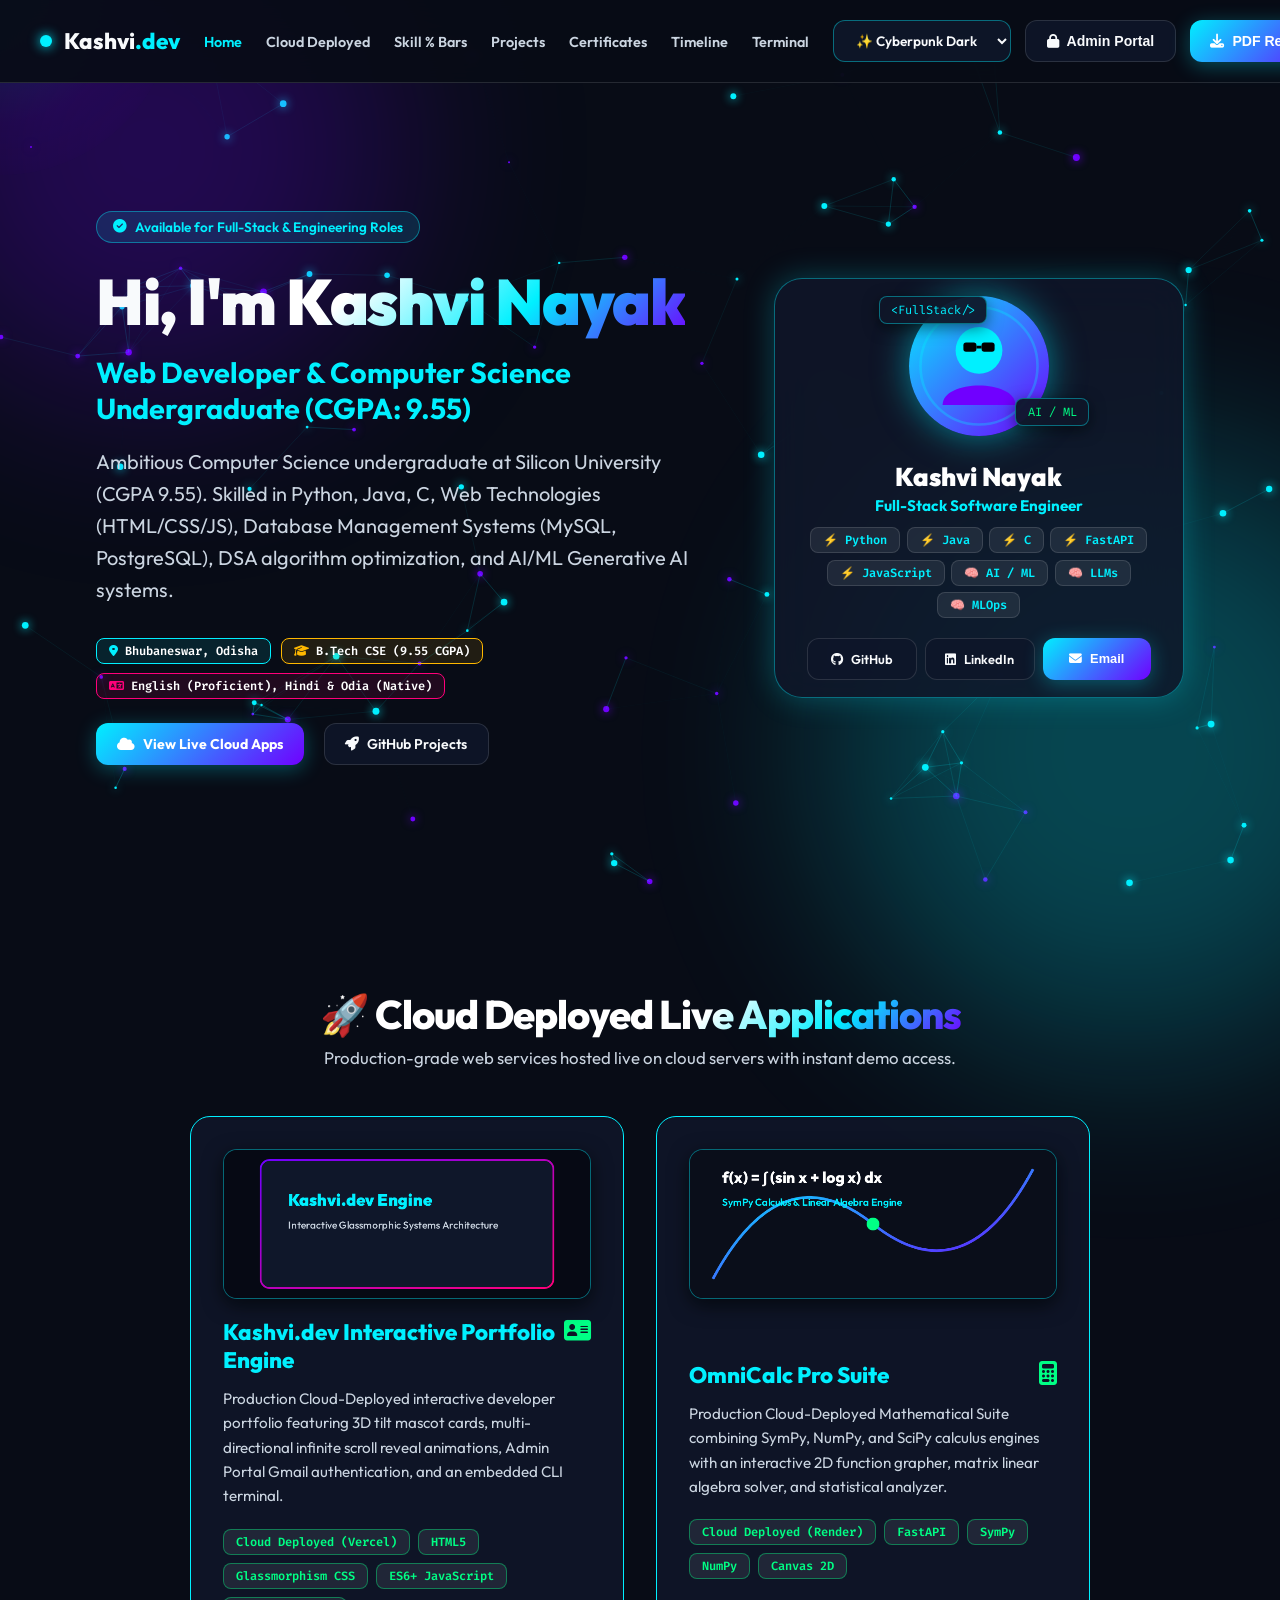
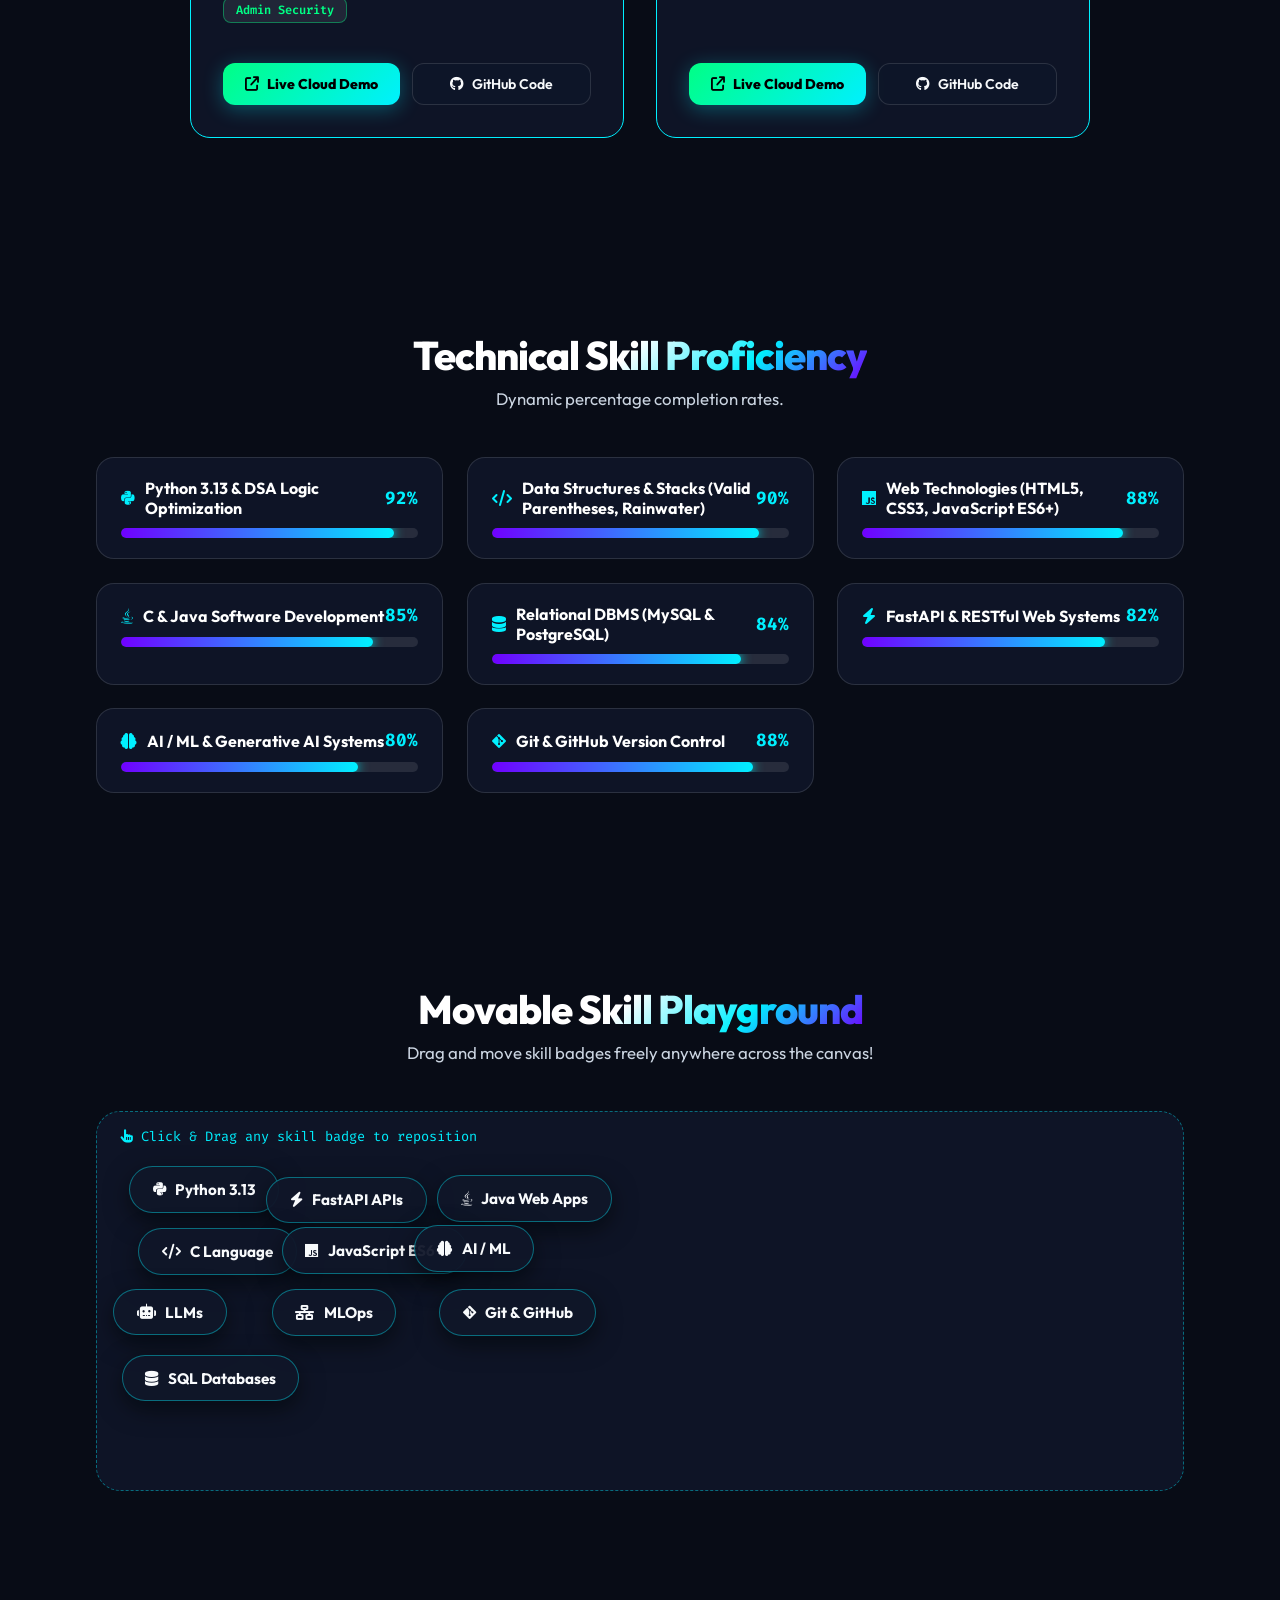
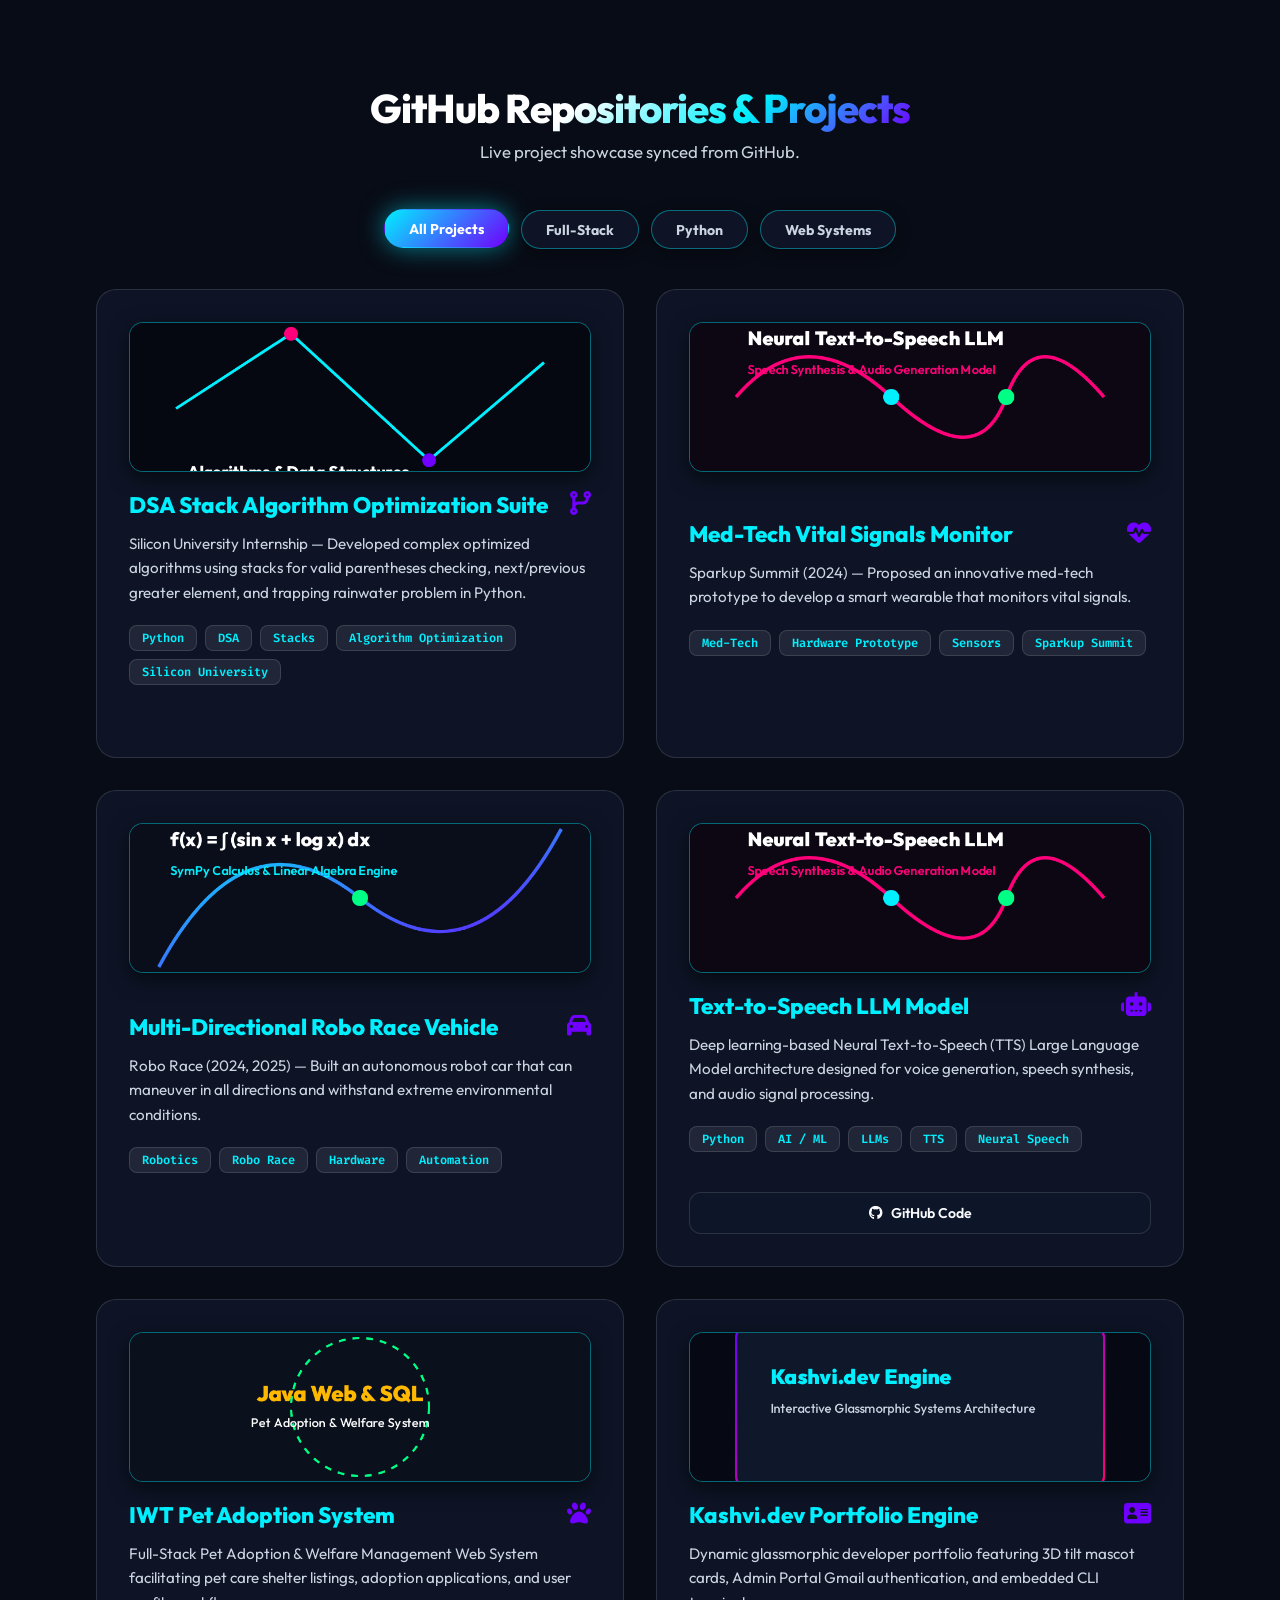
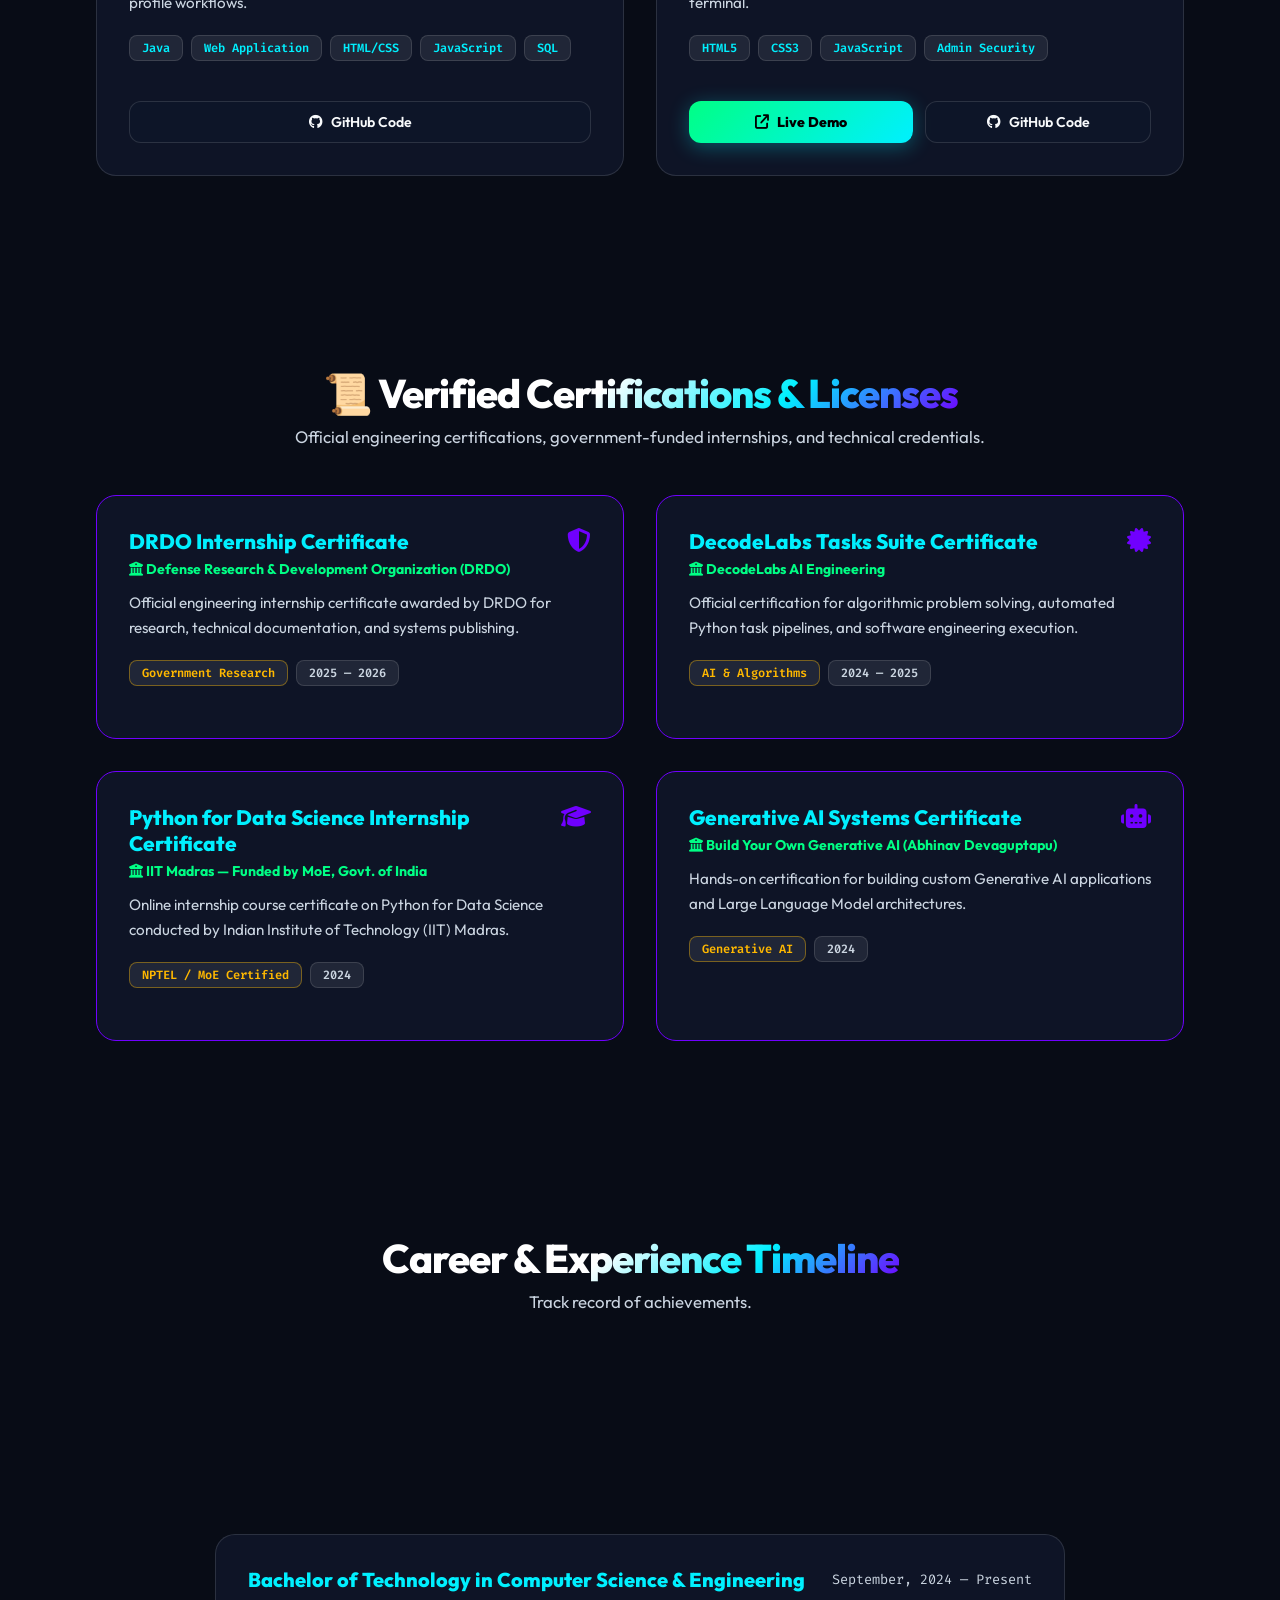
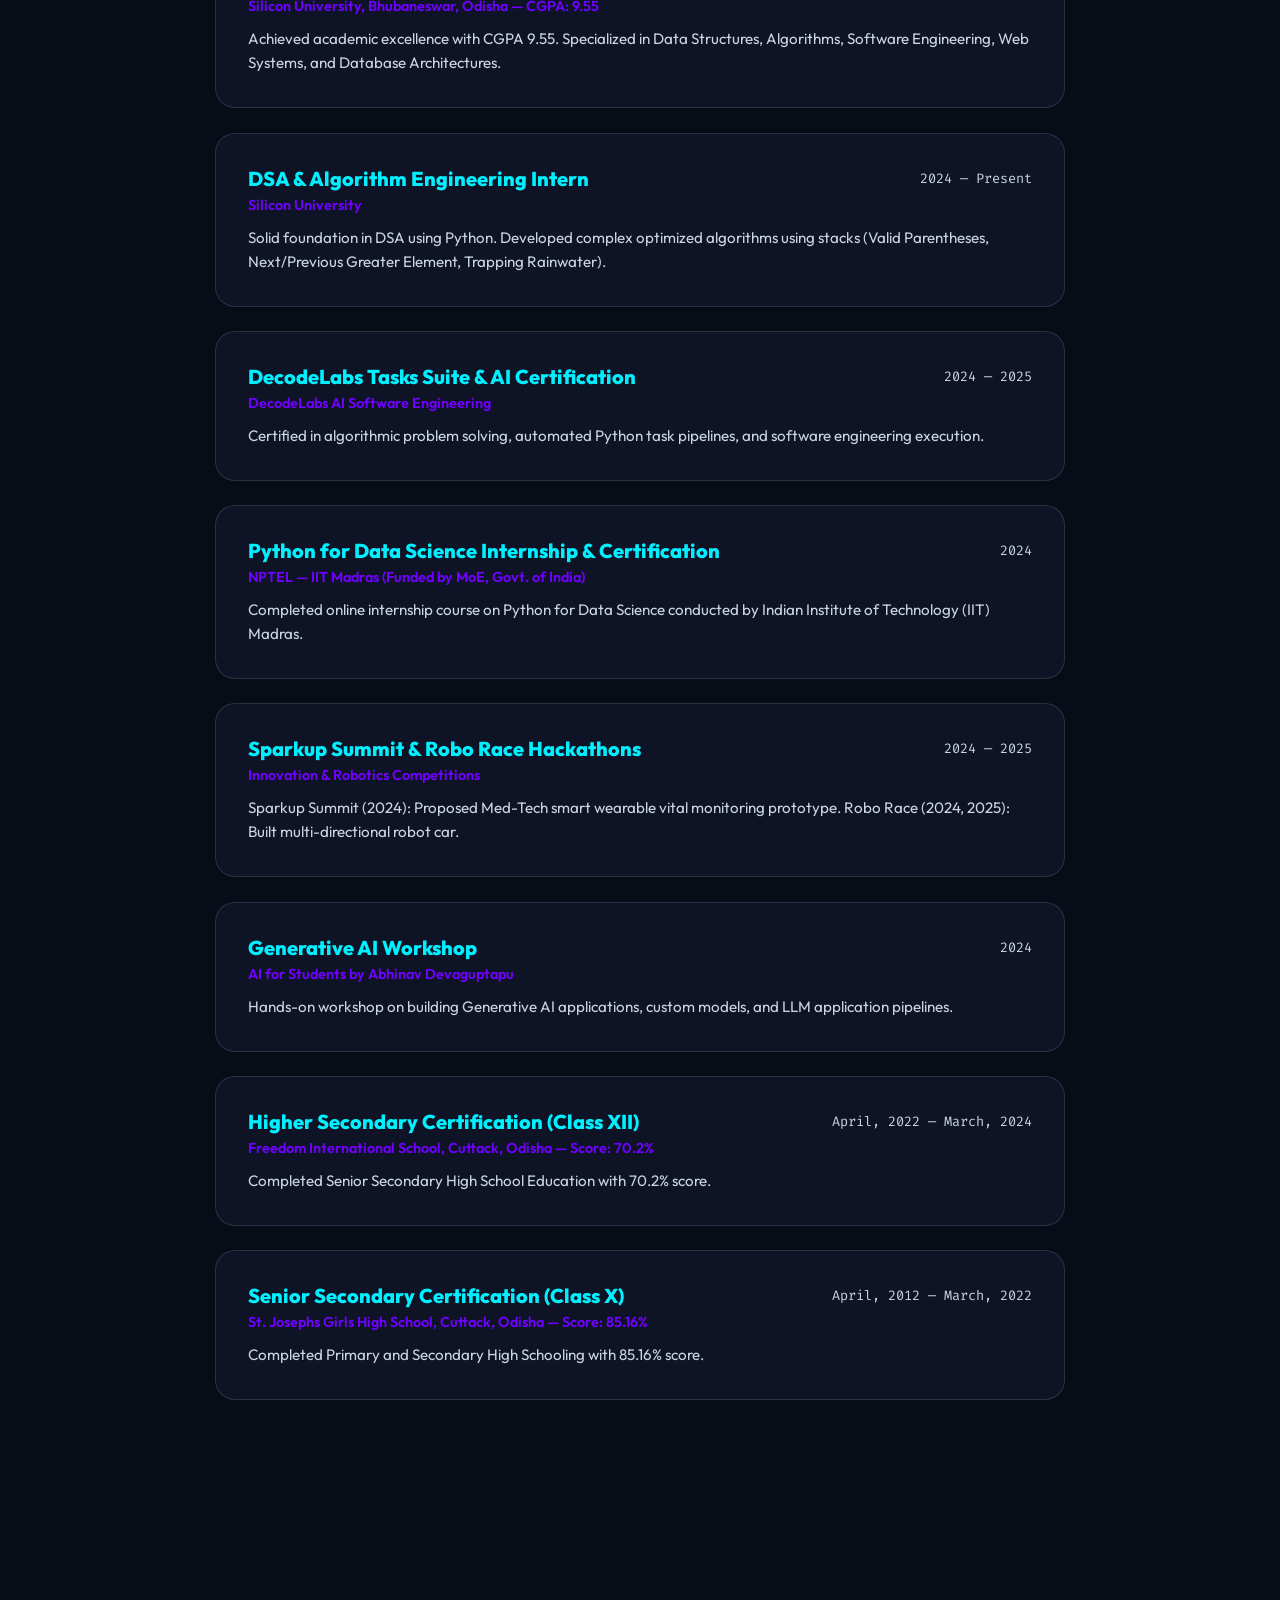
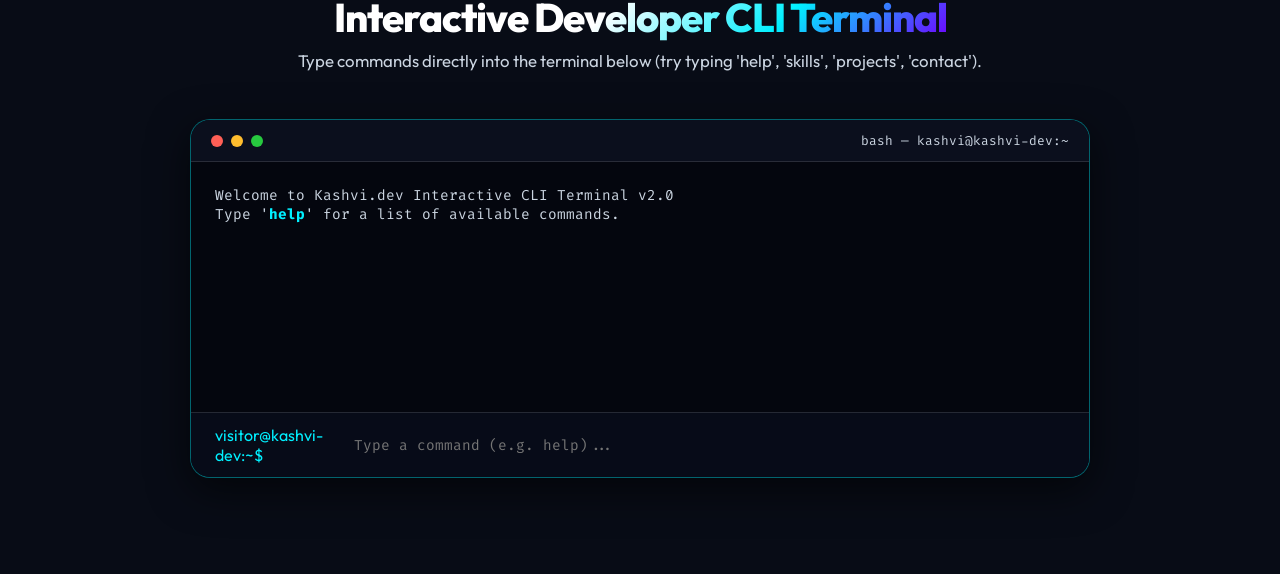
==== commit cc3e8acf: "Remove phone number completely and hide GitHub code links for DSA, Med-Tech, and Robo Race projects" ====
--- a/index.html
+++ b/index.html
@@ -115,9 +115,6 @@
         <div style="display: flex; gap: 0.6rem; flex-wrap: wrap; margin-bottom: 1.5rem; font-size: 0.85rem;">
           <span class="tag-badge" style="background: rgba(0, 240, 255, 0.1); border-color: var(--accent-cyan); color: #fff;">
             <i class="fa-solid fa-location-dot" style="color: var(--accent-cyan);"></i> Bhubaneswar, Odisha
-          </span>
-          <span class="tag-badge" style="background: rgba(0, 255, 133, 0.1); border-color: var(--accent-emerald); color: #fff;">
-            <i class="fa-solid fa-phone" style="color: var(--accent-emerald);"></i> +91 9090754516
           </span>
           <span class="tag-badge" style="background: rgba(255, 184, 0, 0.1); border-color: var(--accent-amber); color: #fff;">
             <i class="fa-solid fa-graduation-cap" style="color: var(--accent-amber);"></i> B.Tech CSE (9.55 CGPA)
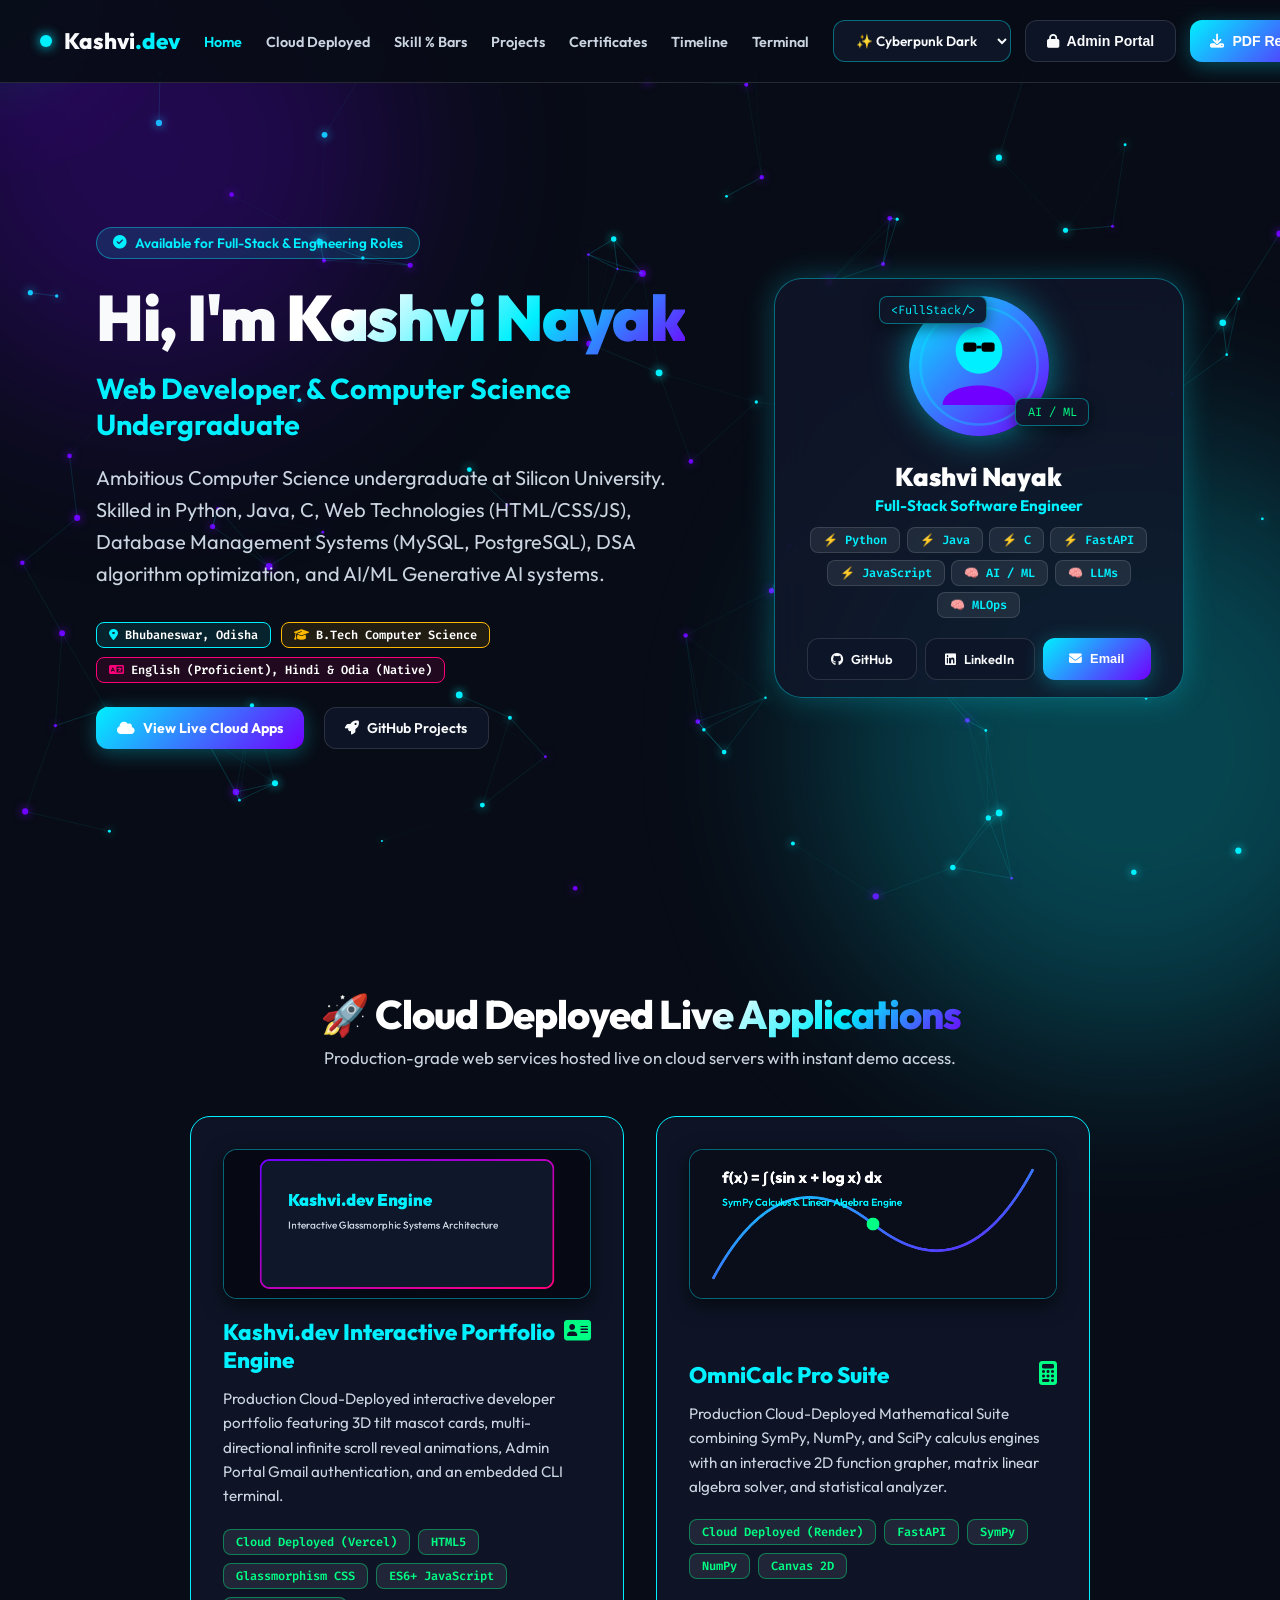
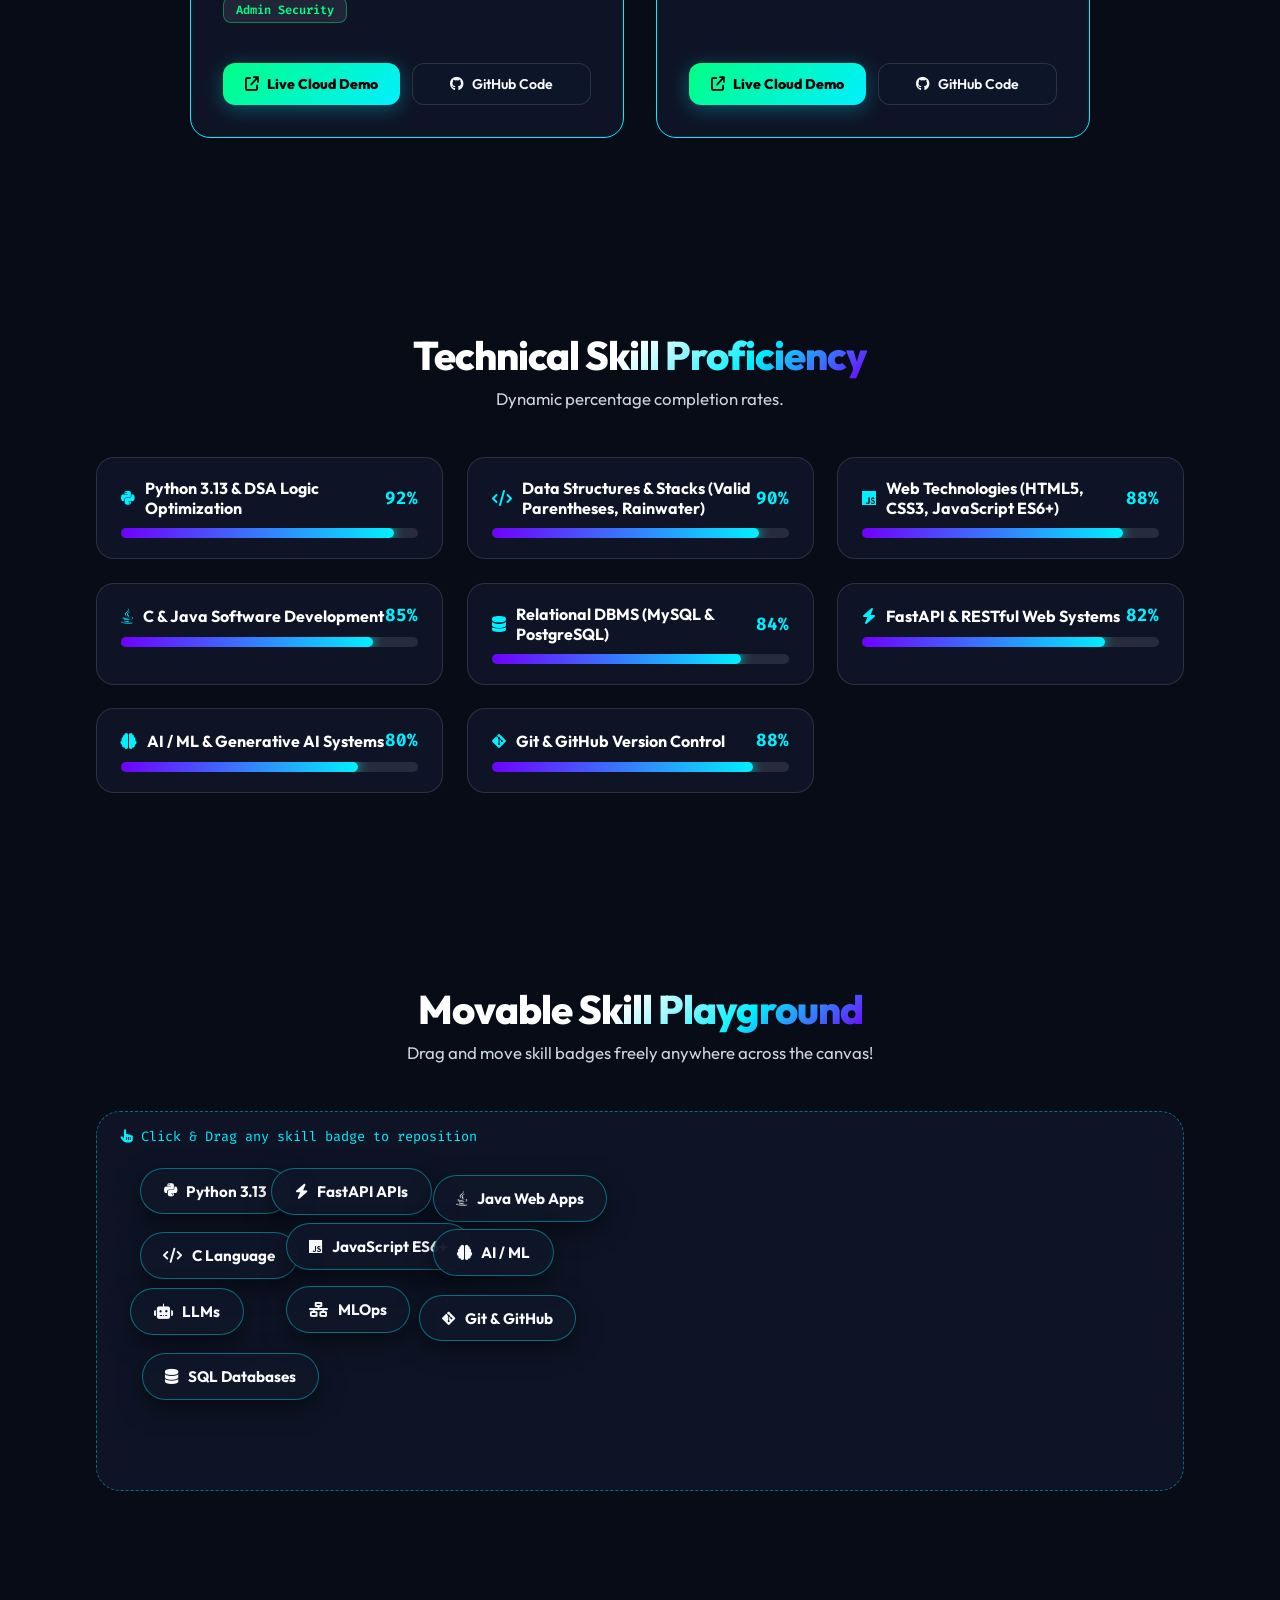
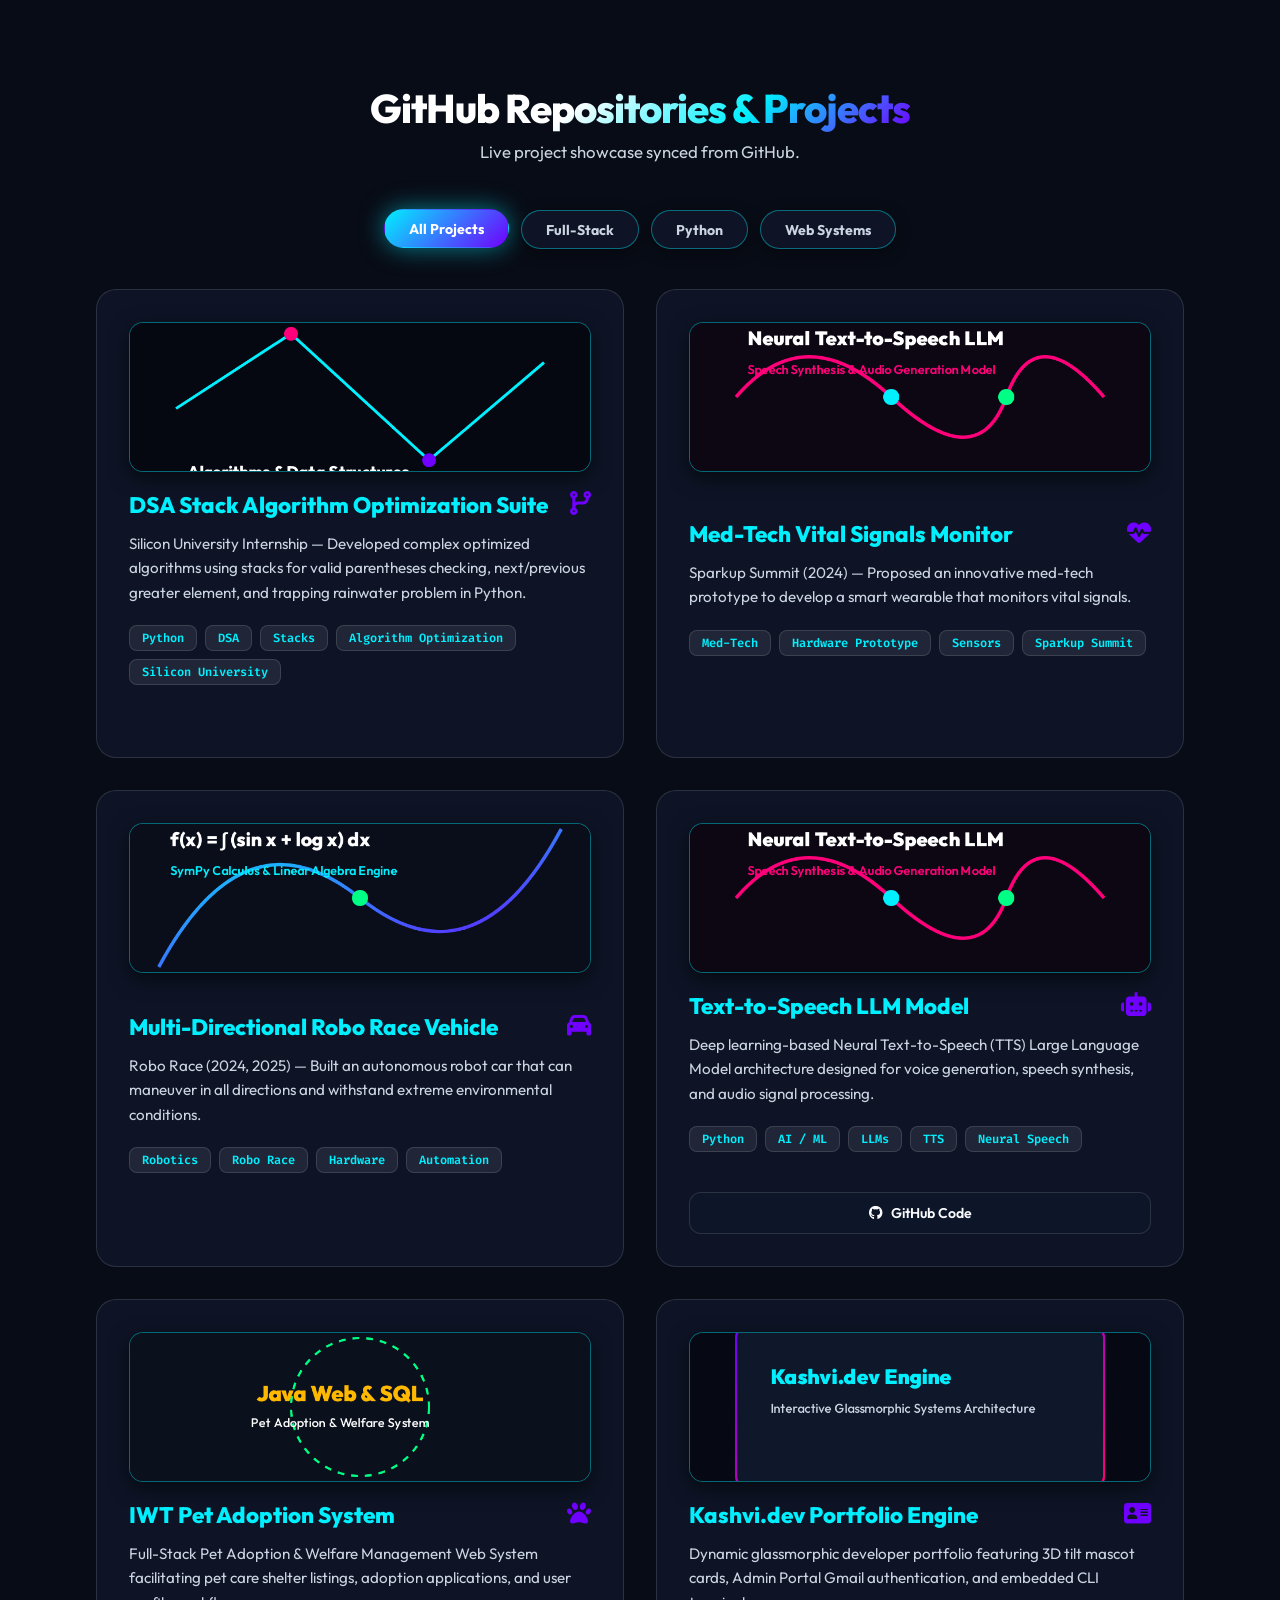
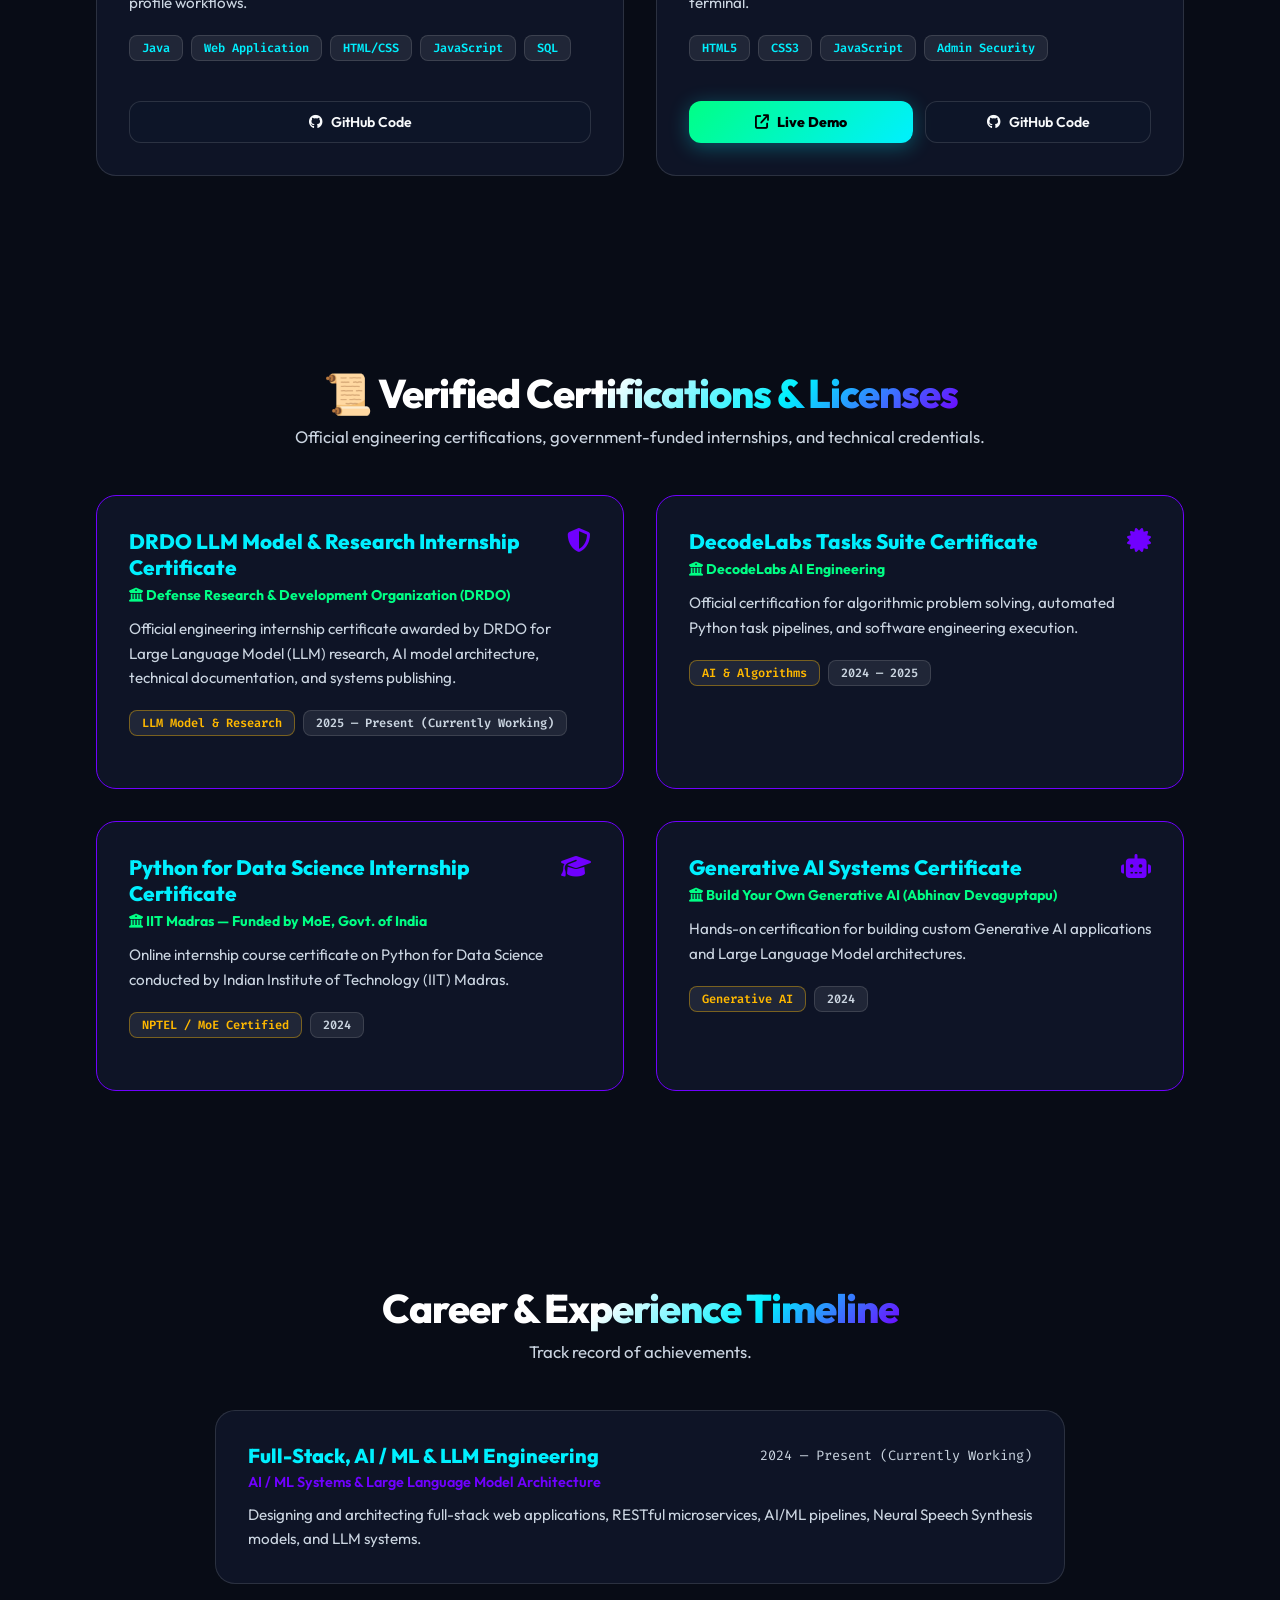
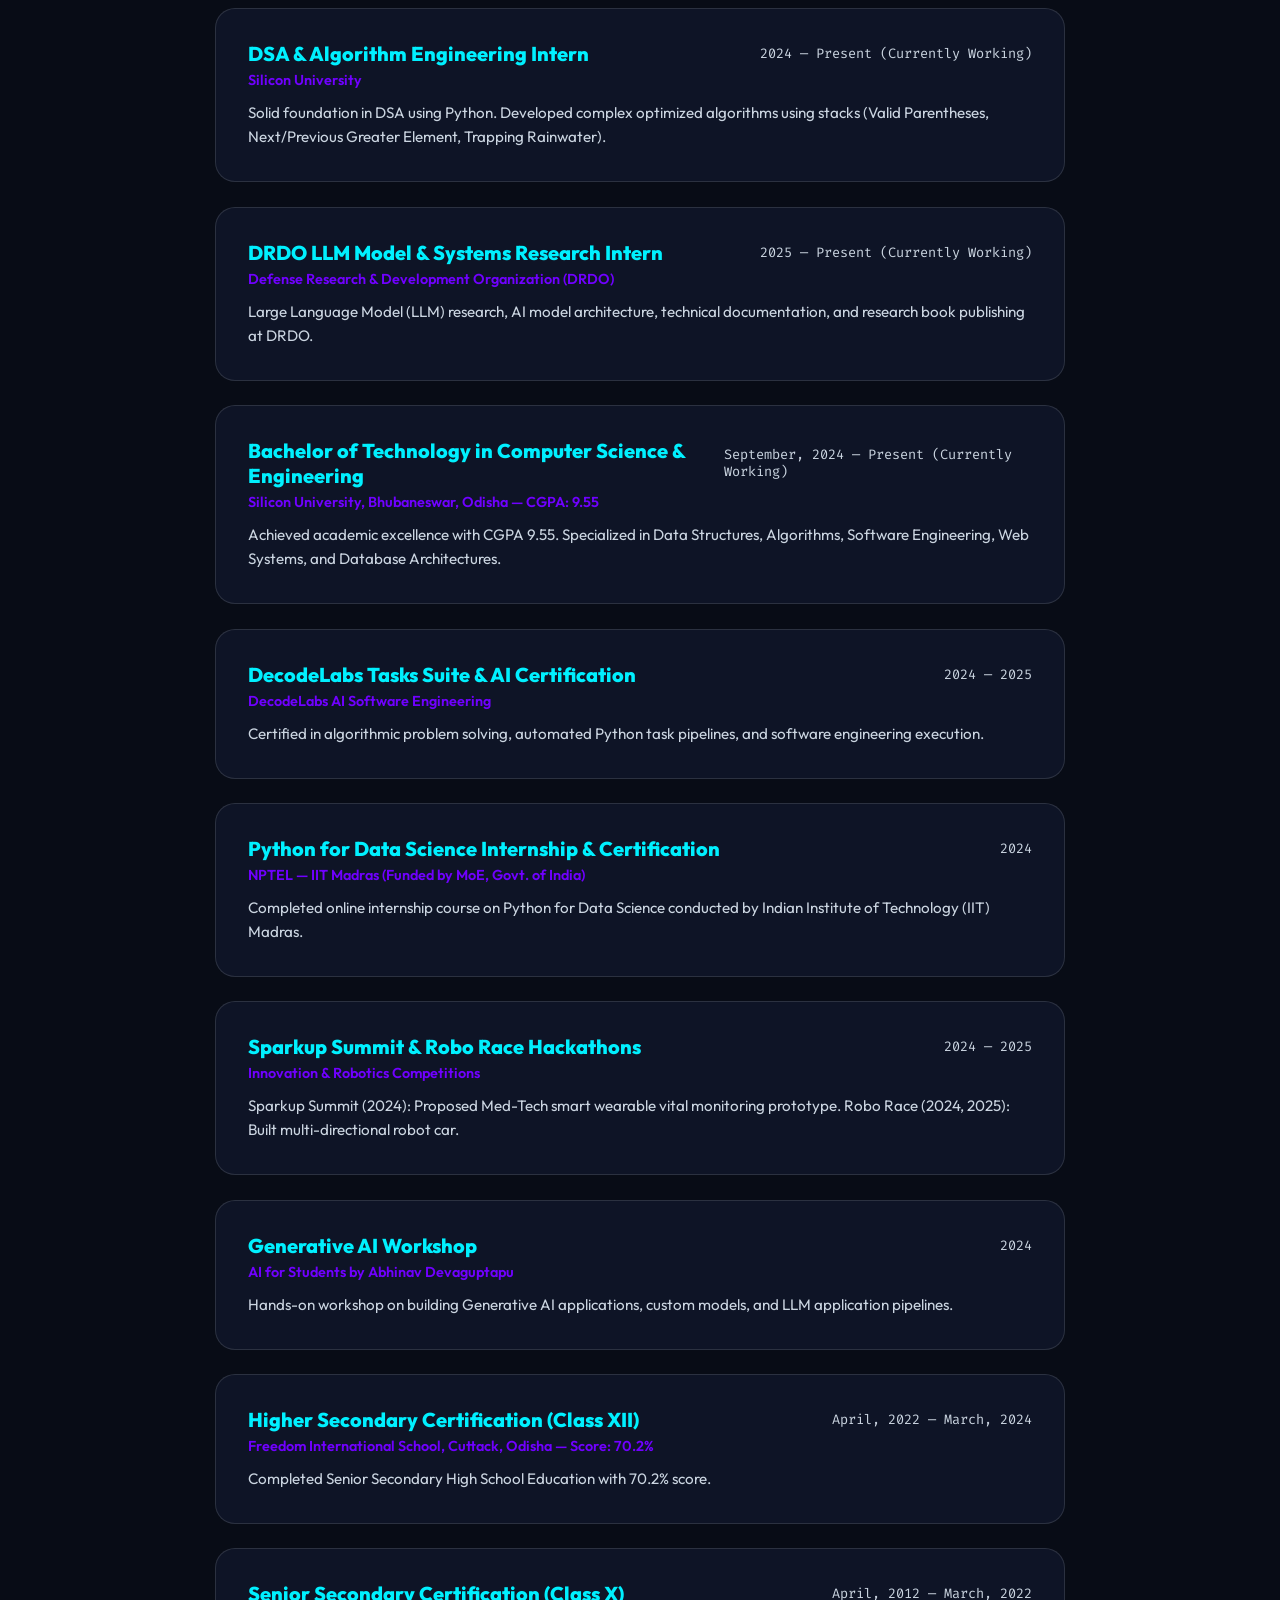
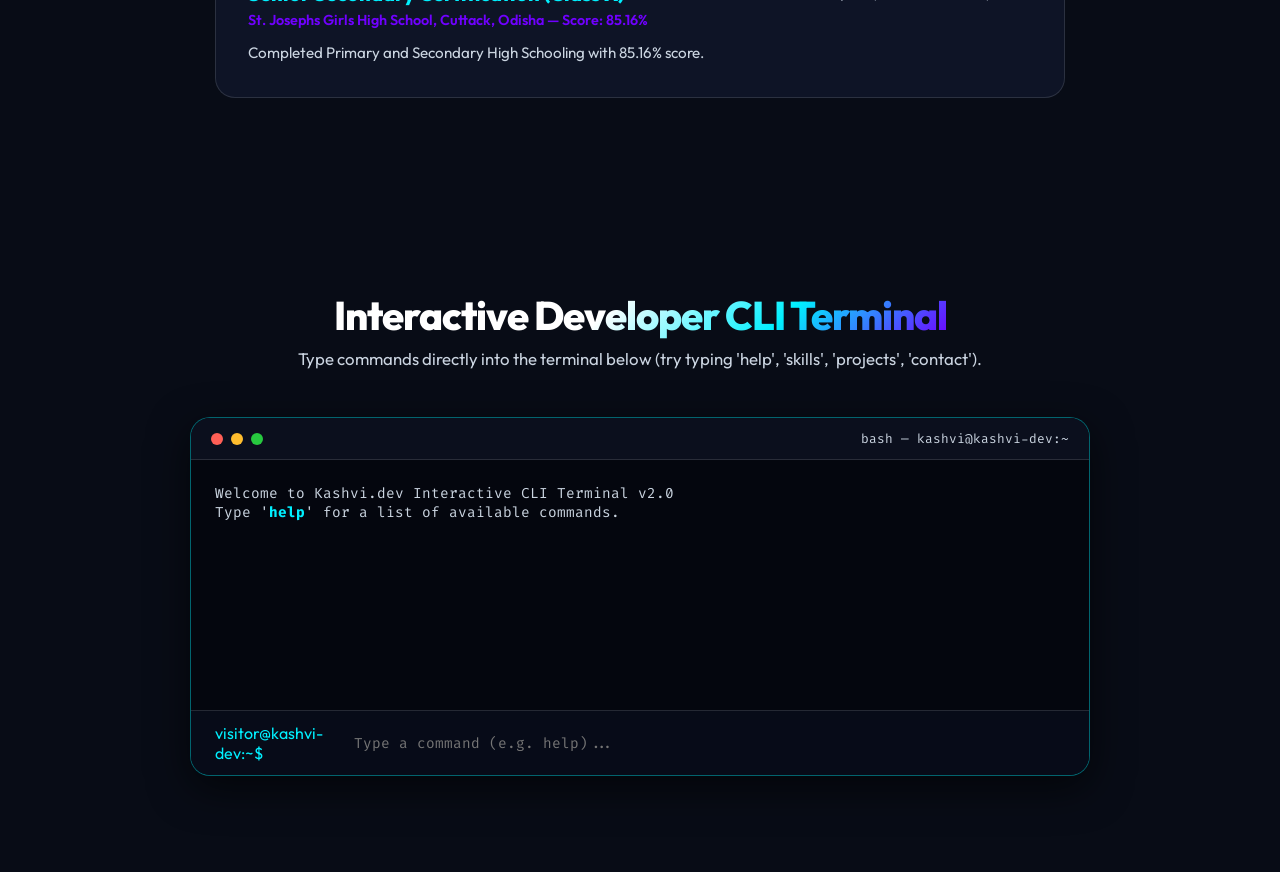
==== commit 211ddb48: "Update DRDO certificate to LLM Model & Research, tag Currently Working for DSA & AI/ML, and remove C" ====
--- a/index.html
+++ b/index.html
@@ -106,10 +106,10 @@
           Hi, I'm <span id="dispName" class="gradient-text">Kashvi Nayak</span>
         </h1>
         <h2 id="dispTitle" style="font-size: 1.8rem; font-weight: 700; color: var(--accent-cyan); margin-bottom: 1.25rem;">
-          Web Developer & Computer Science Undergraduate (CGPA: 9.55)
+          Web Developer & Computer Science Undergraduate
         </h2>
         <p id="dispBio" class="hero-subtitle">
-          Ambitious Computer Science undergraduate at Silicon University (CGPA 9.55). Skilled in Python, Java, C, Web Technologies (HTML/CSS/JS), Database Management Systems (MySQL, PostgreSQL), DSA algorithm optimization, and AI/ML Generative AI systems.
+          Ambitious Computer Science undergraduate at Silicon University. Skilled in Python, Java, C, Web Technologies (HTML/CSS/JS), Database Management Systems (MySQL, PostgreSQL), DSA algorithm optimization, and AI/ML Generative AI systems.
         </p>
 
         <div style="display: flex; gap: 0.6rem; flex-wrap: wrap; margin-bottom: 1.5rem; font-size: 0.85rem;">
@@ -117,7 +117,7 @@
             <i class="fa-solid fa-location-dot" style="color: var(--accent-cyan);"></i> Bhubaneswar, Odisha
           </span>
           <span class="tag-badge" style="background: rgba(255, 184, 0, 0.1); border-color: var(--accent-amber); color: #fff;">
-            <i class="fa-solid fa-graduation-cap" style="color: var(--accent-amber);"></i> B.Tech CSE (9.55 CGPA)
+            <i class="fa-solid fa-graduation-cap" style="color: var(--accent-amber);"></i> B.Tech Computer Science
           </span>
           <span class="tag-badge" style="background: rgba(255, 0, 122, 0.1); border-color: var(--accent-magenta); color: #fff;">
             <i class="fa-solid fa-language" style="color: var(--accent-magenta);"></i> English (Proficient), Hindi & Odia (Native)
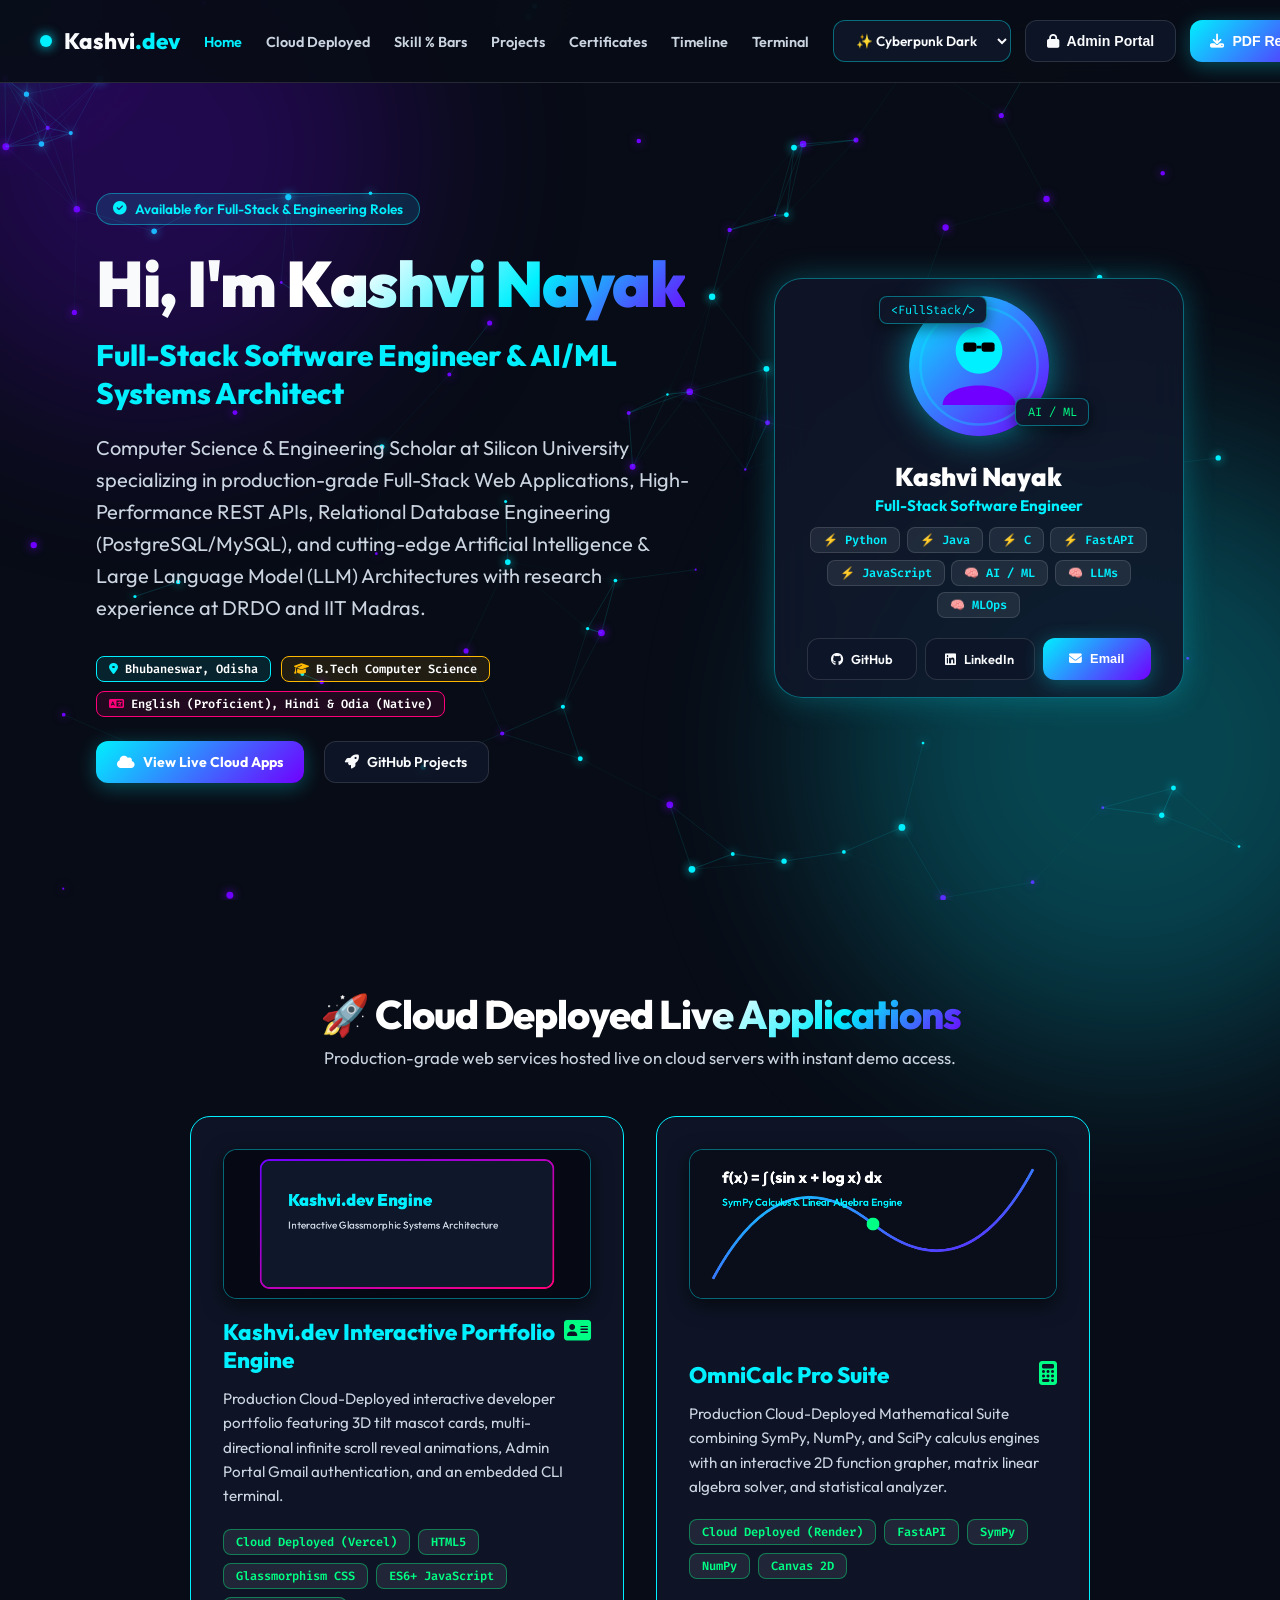
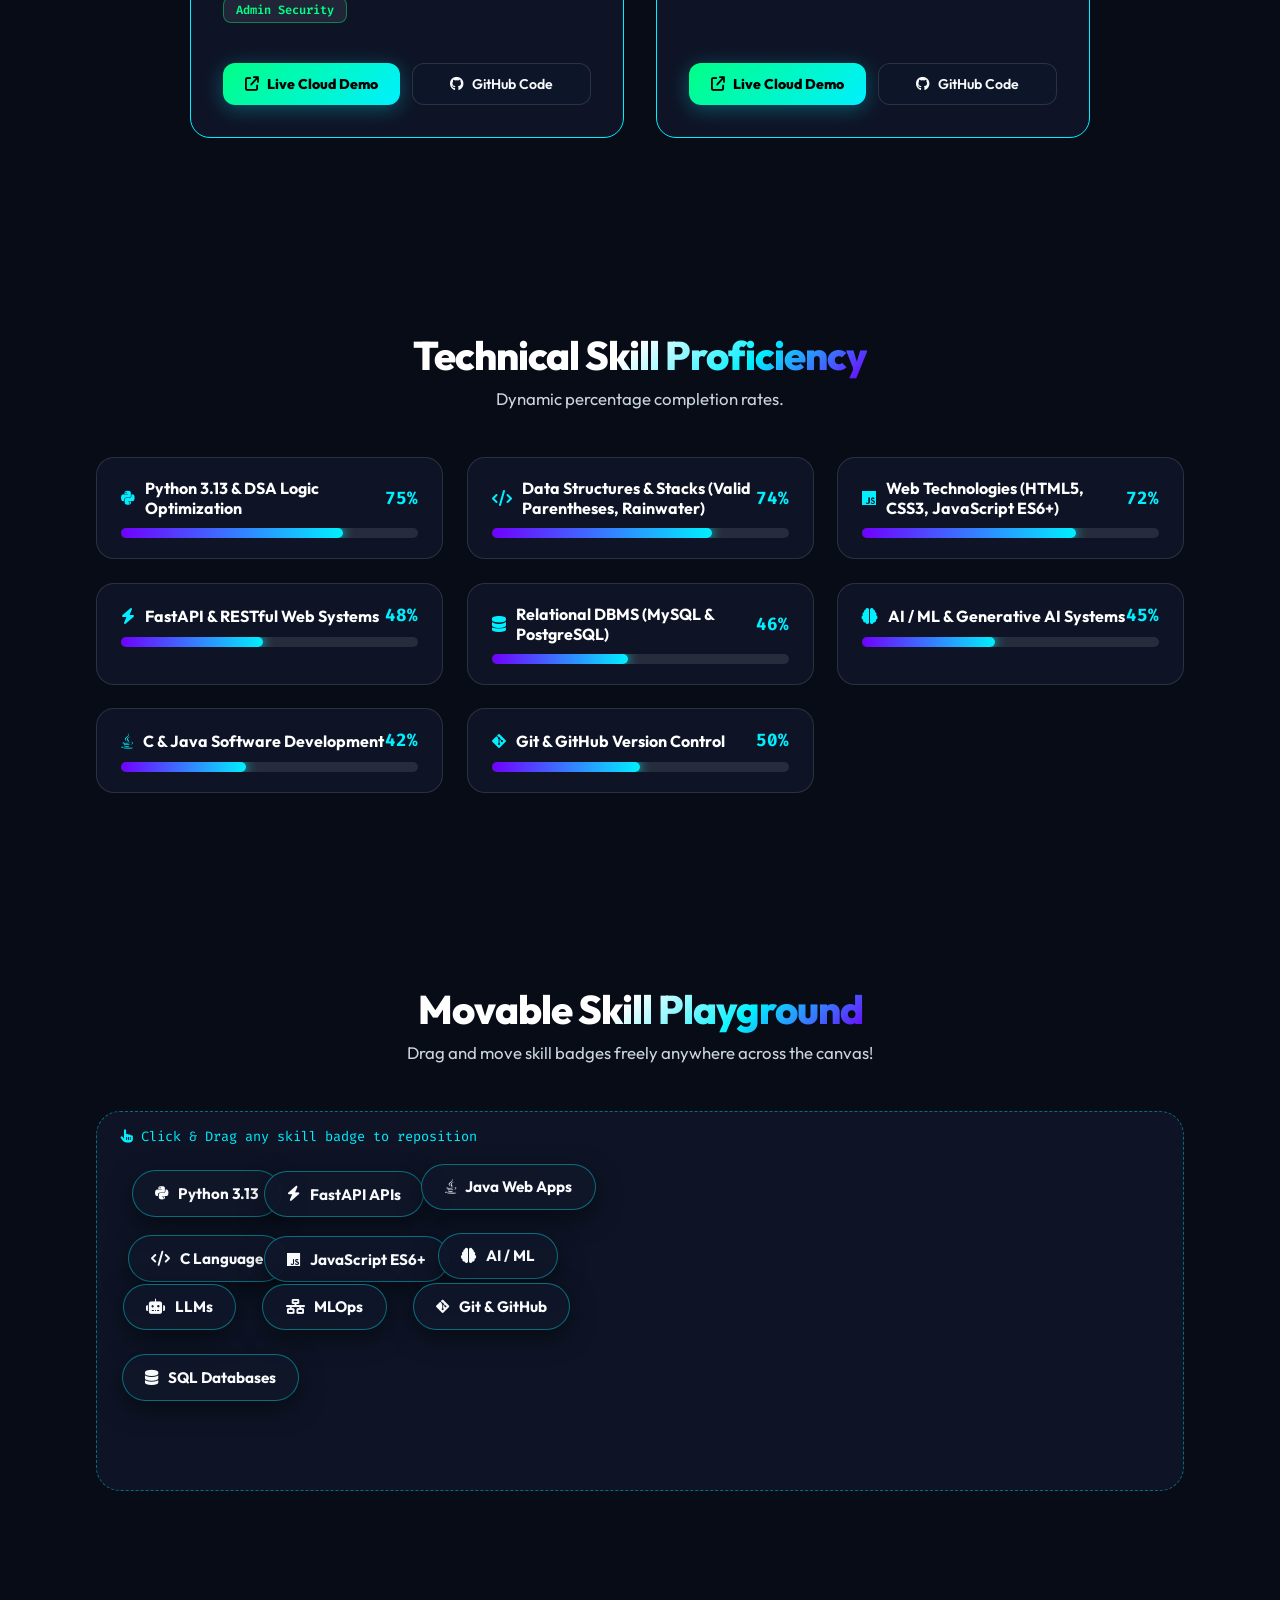
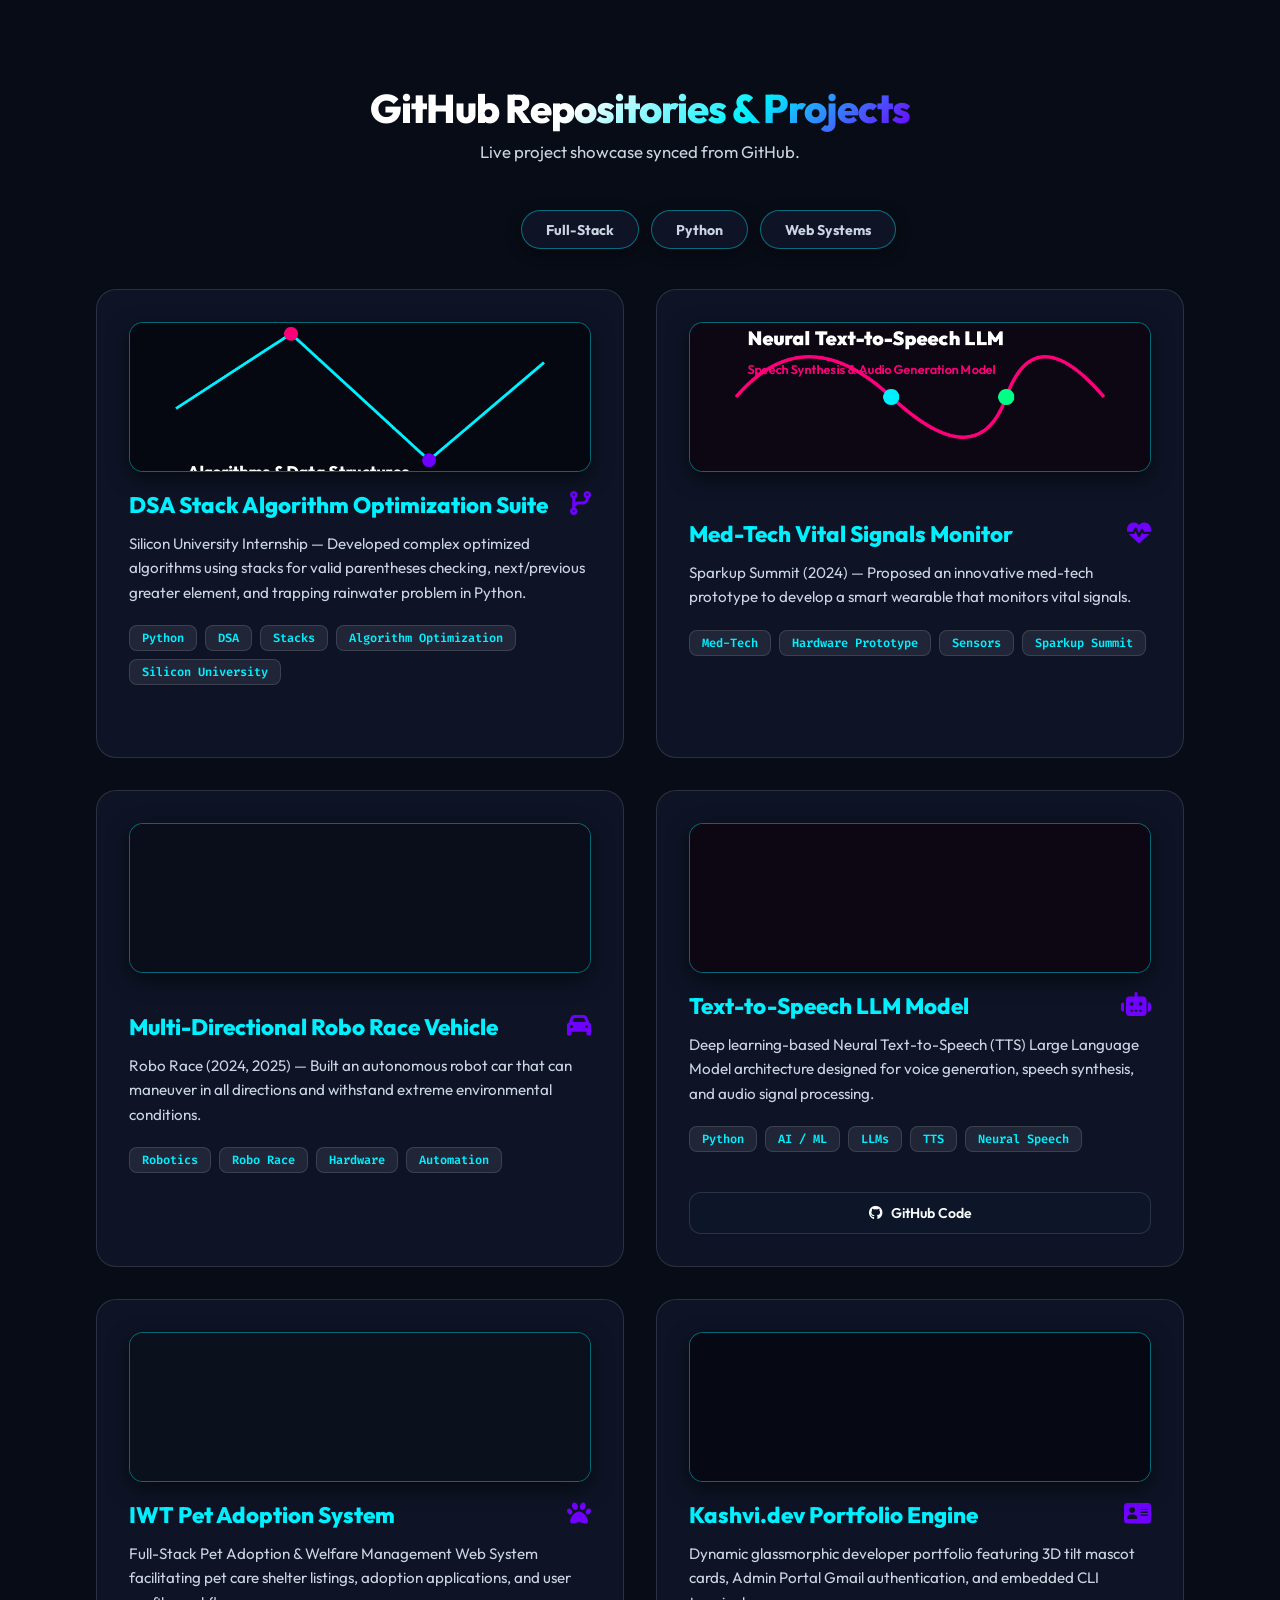
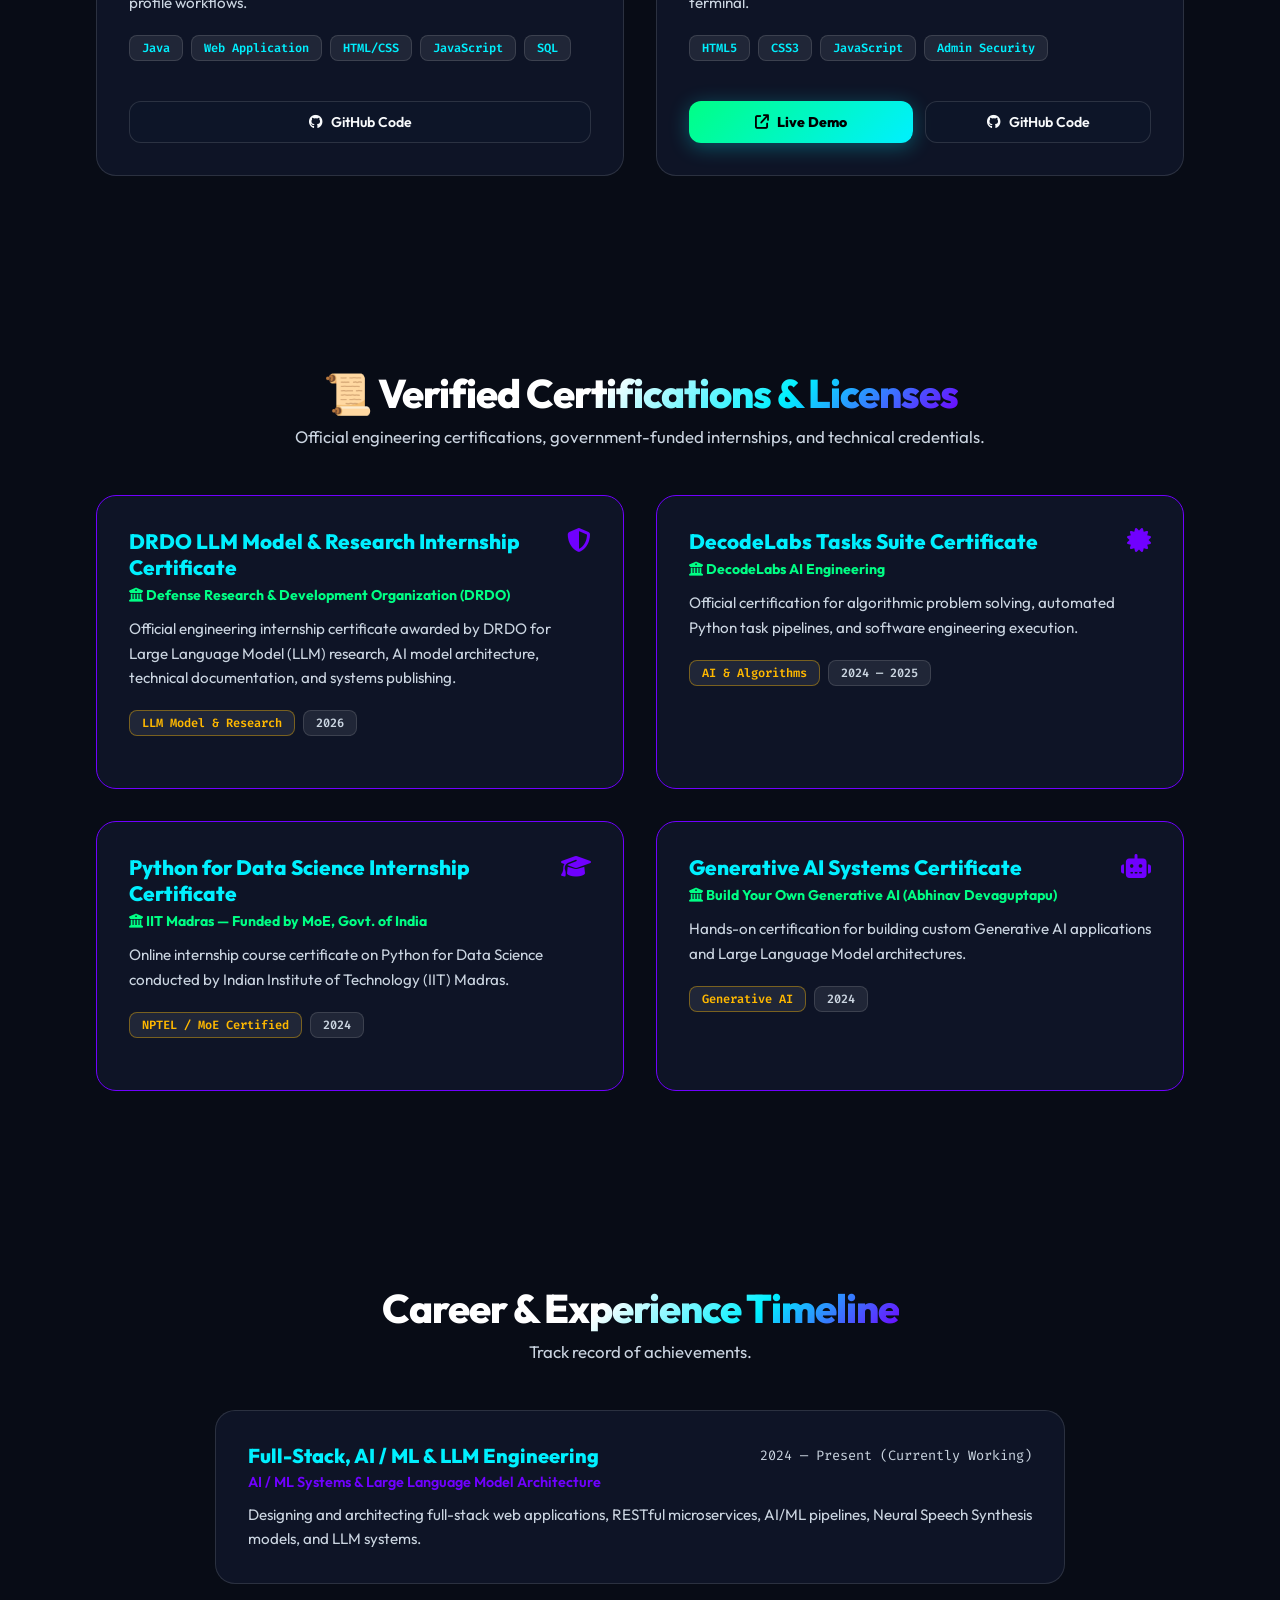
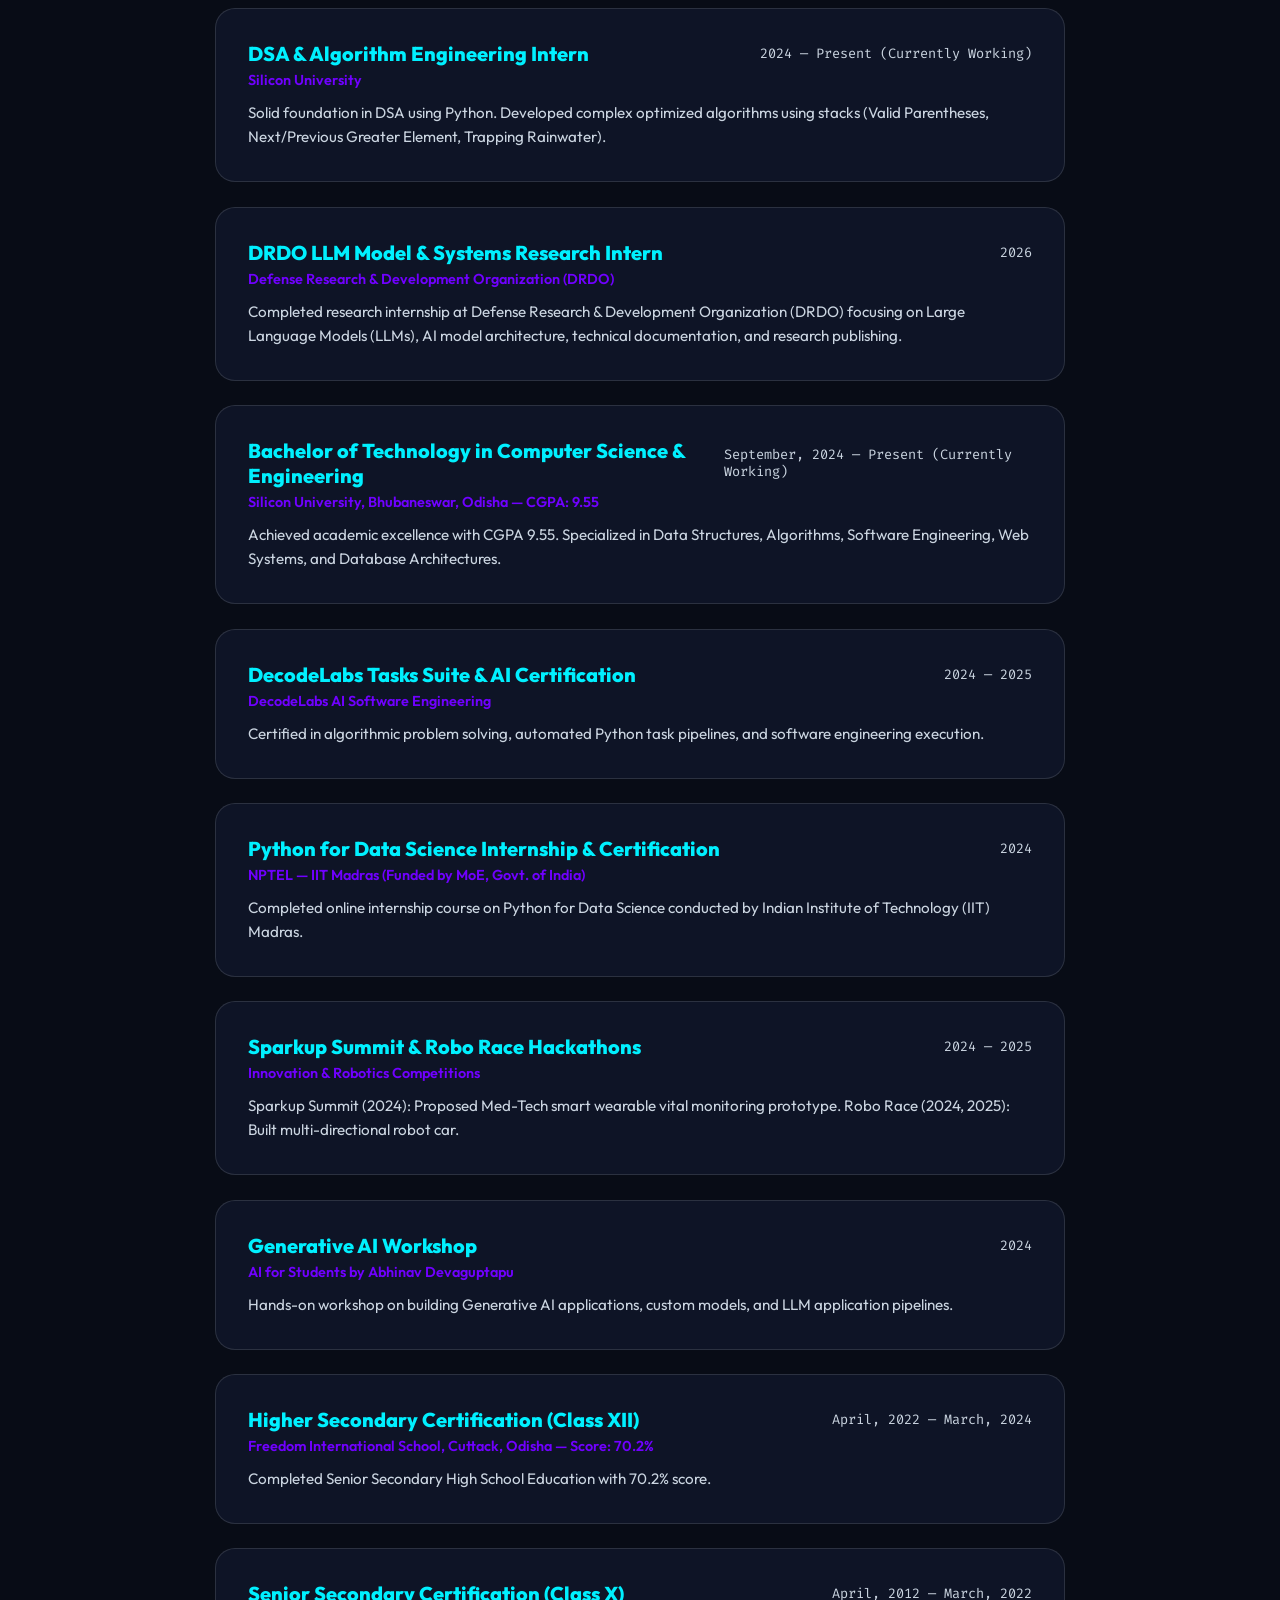
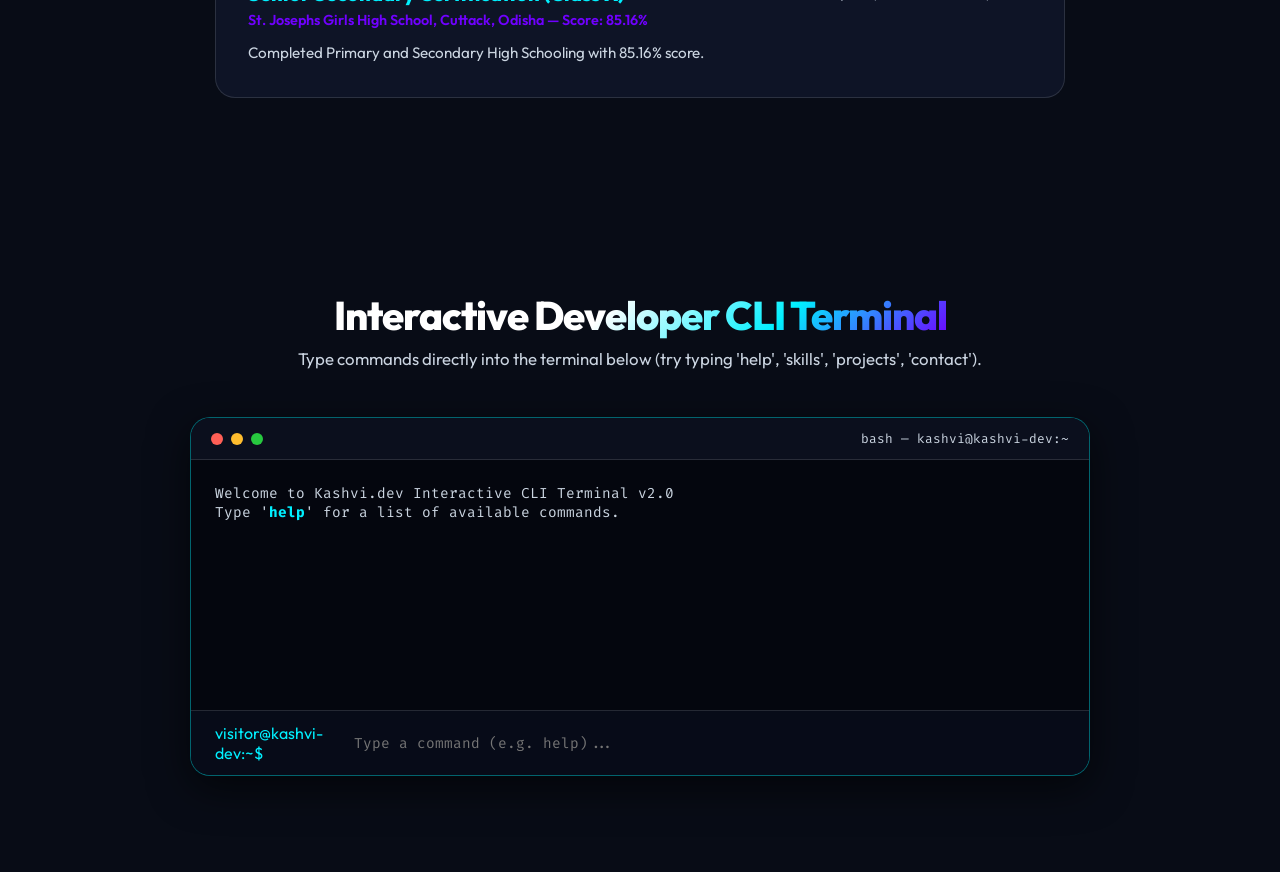
==== commit 40811e3b: "Refine home page title and bio to high-impact professional software engineer & AI/ML architect stand" ====
--- a/index.html
+++ b/index.html
@@ -105,11 +105,11 @@
         <h1 class="hero-title">
           Hi, I'm <span id="dispName" class="gradient-text">Kashvi Nayak</span>
         </h1>
-        <h2 id="dispTitle" style="font-size: 1.8rem; font-weight: 700; color: var(--accent-cyan); margin-bottom: 1.25rem;">
-          Web Developer & Computer Science Undergraduate
+        <h2 id="dispTitle" style="font-size: 1.85rem; font-weight: 800; color: var(--accent-cyan); margin-bottom: 1.25rem;">
+          Full-Stack Software Engineer & AI/ML Systems Architect
         </h2>
         <p id="dispBio" class="hero-subtitle">
-          Ambitious Computer Science undergraduate at Silicon University. Skilled in Python, Java, C, Web Technologies (HTML/CSS/JS), Database Management Systems (MySQL, PostgreSQL), DSA algorithm optimization, and AI/ML Generative AI systems.
+          Computer Science & Engineering Scholar at Silicon University specializing in production-grade Full-Stack Web Applications, High-Performance REST APIs, Relational Database Engineering (PostgreSQL/MySQL), and cutting-edge Artificial Intelligence & Large Language Model (LLM) Architectures with research experience at DRDO and IIT Madras.
         </p>
 
         <div style="display: flex; gap: 0.6rem; flex-wrap: wrap; margin-bottom: 1.5rem; font-size: 0.85rem;">
@@ -481,12 +481,12 @@
 
       <div class="form-group">
         <label>Professional Title:</label>
-        <input type="text" id="editTitle" class="form-input" value="Full-Stack Software Engineer & System Architect">
+        <input type="text" id="editTitle" class="form-input" value="Full-Stack Software Engineer & AI/ML Systems Architect">
       </div>
 
       <div class="form-group">
         <label>Bio Summary:</label>
-        <textarea id="editBio" class="form-input" style="height: 90px;">Building high-performance full-stack web applications, mathematical engines, and RESTful systems while actively working in AI/ML, Large Language Models (LLMs), and MLOps architectures.</textarea>
+        <textarea id="editBio" class="form-input" style="height: 100px;">Computer Science & Engineering Scholar at Silicon University specializing in production-grade Full-Stack Web Applications, High-Performance REST APIs, Relational Database Engineering (PostgreSQL/MySQL), and cutting-edge Artificial Intelligence & Large Language Model (LLM) Architectures with research experience at DRDO and IIT Madras.</textarea>
       </div>
 
       <button id="saveEditorBtn" class="btn-primary" style="width: 100%; justify-content: center; padding: 0.8rem; margin-top: 1rem;">
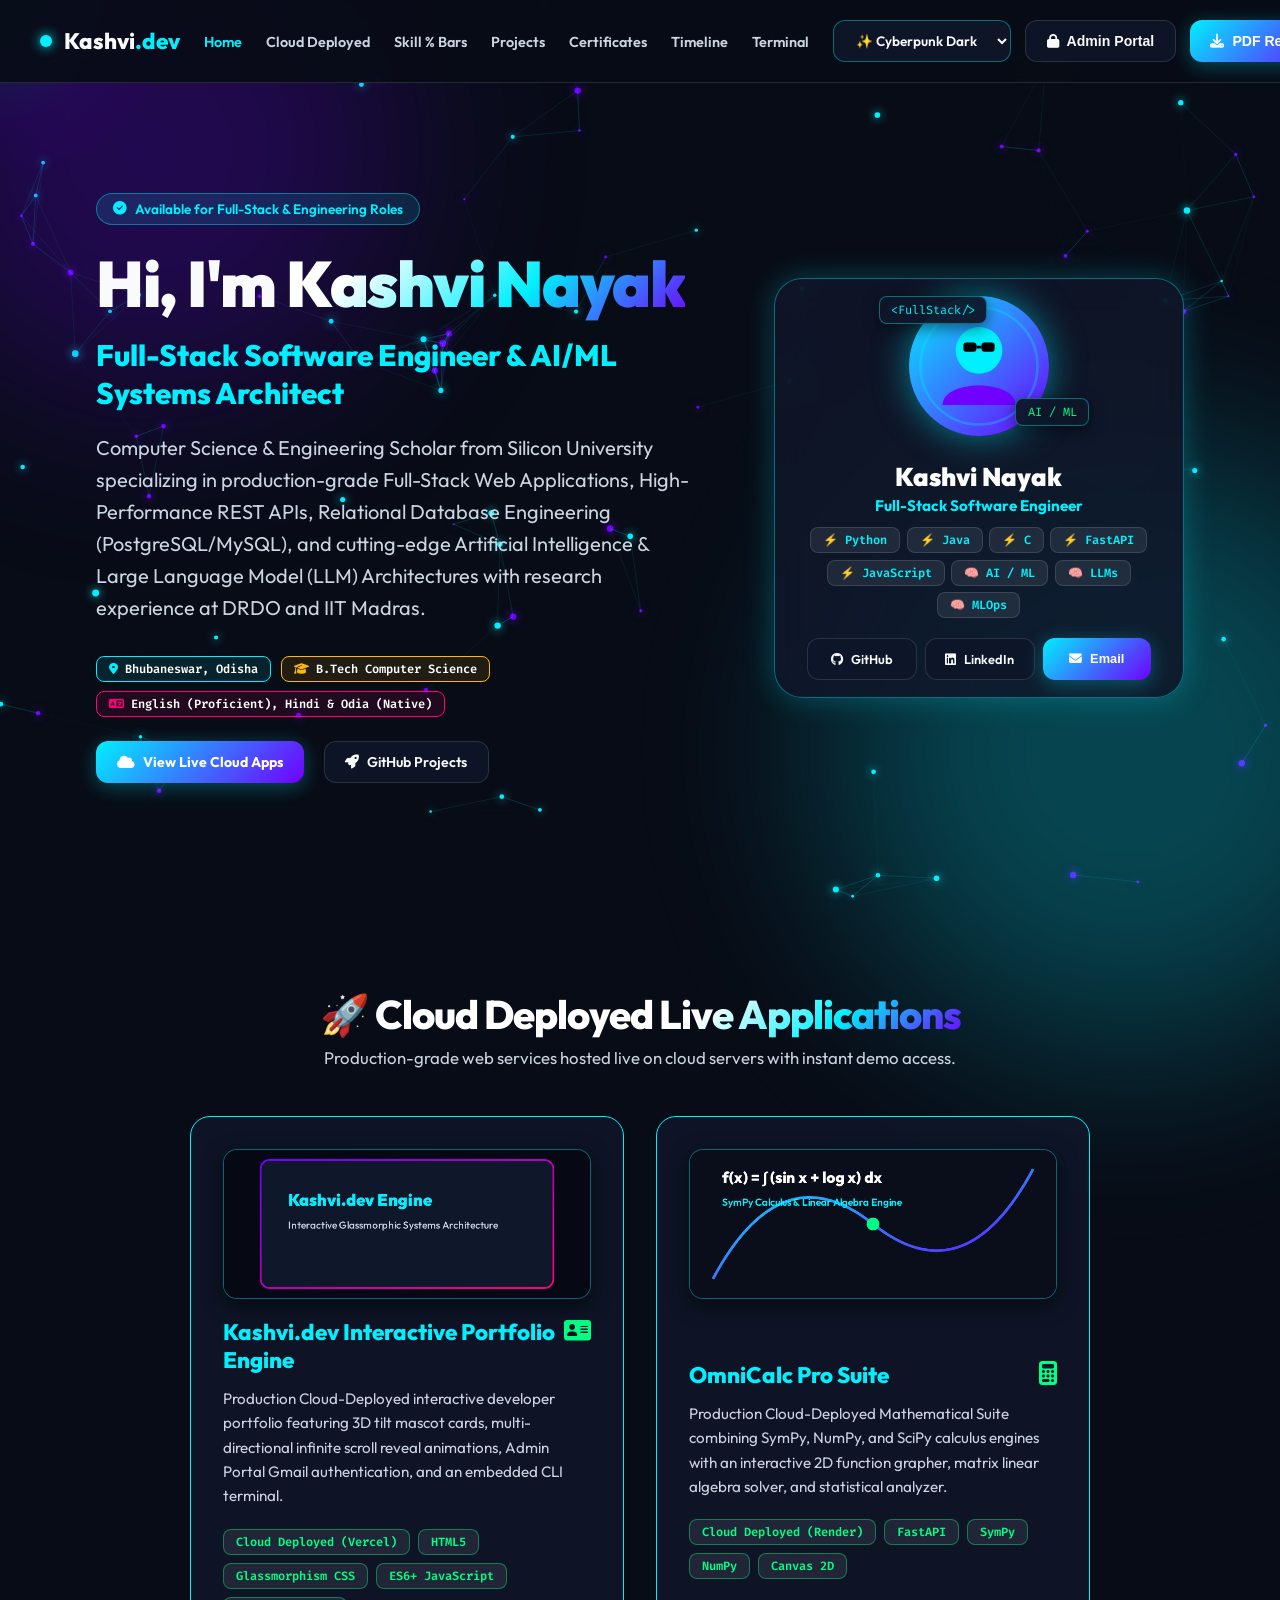
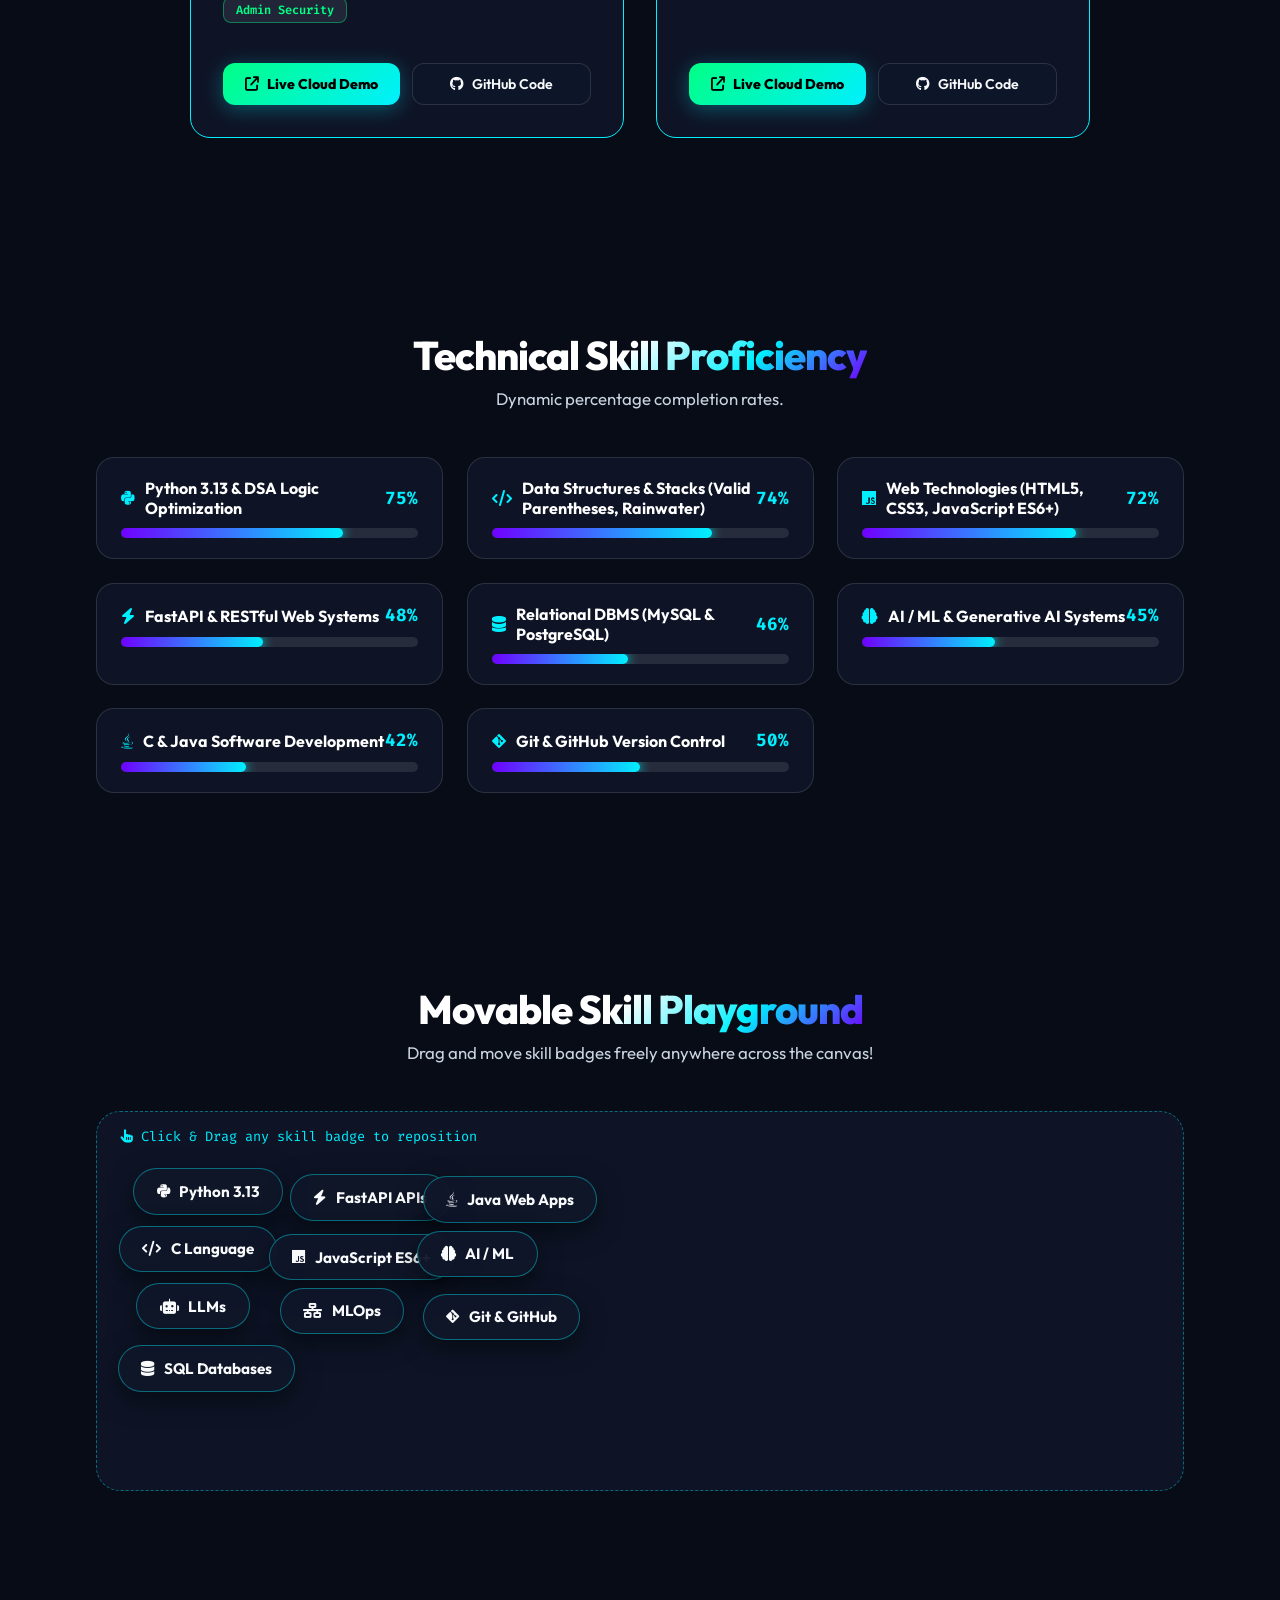
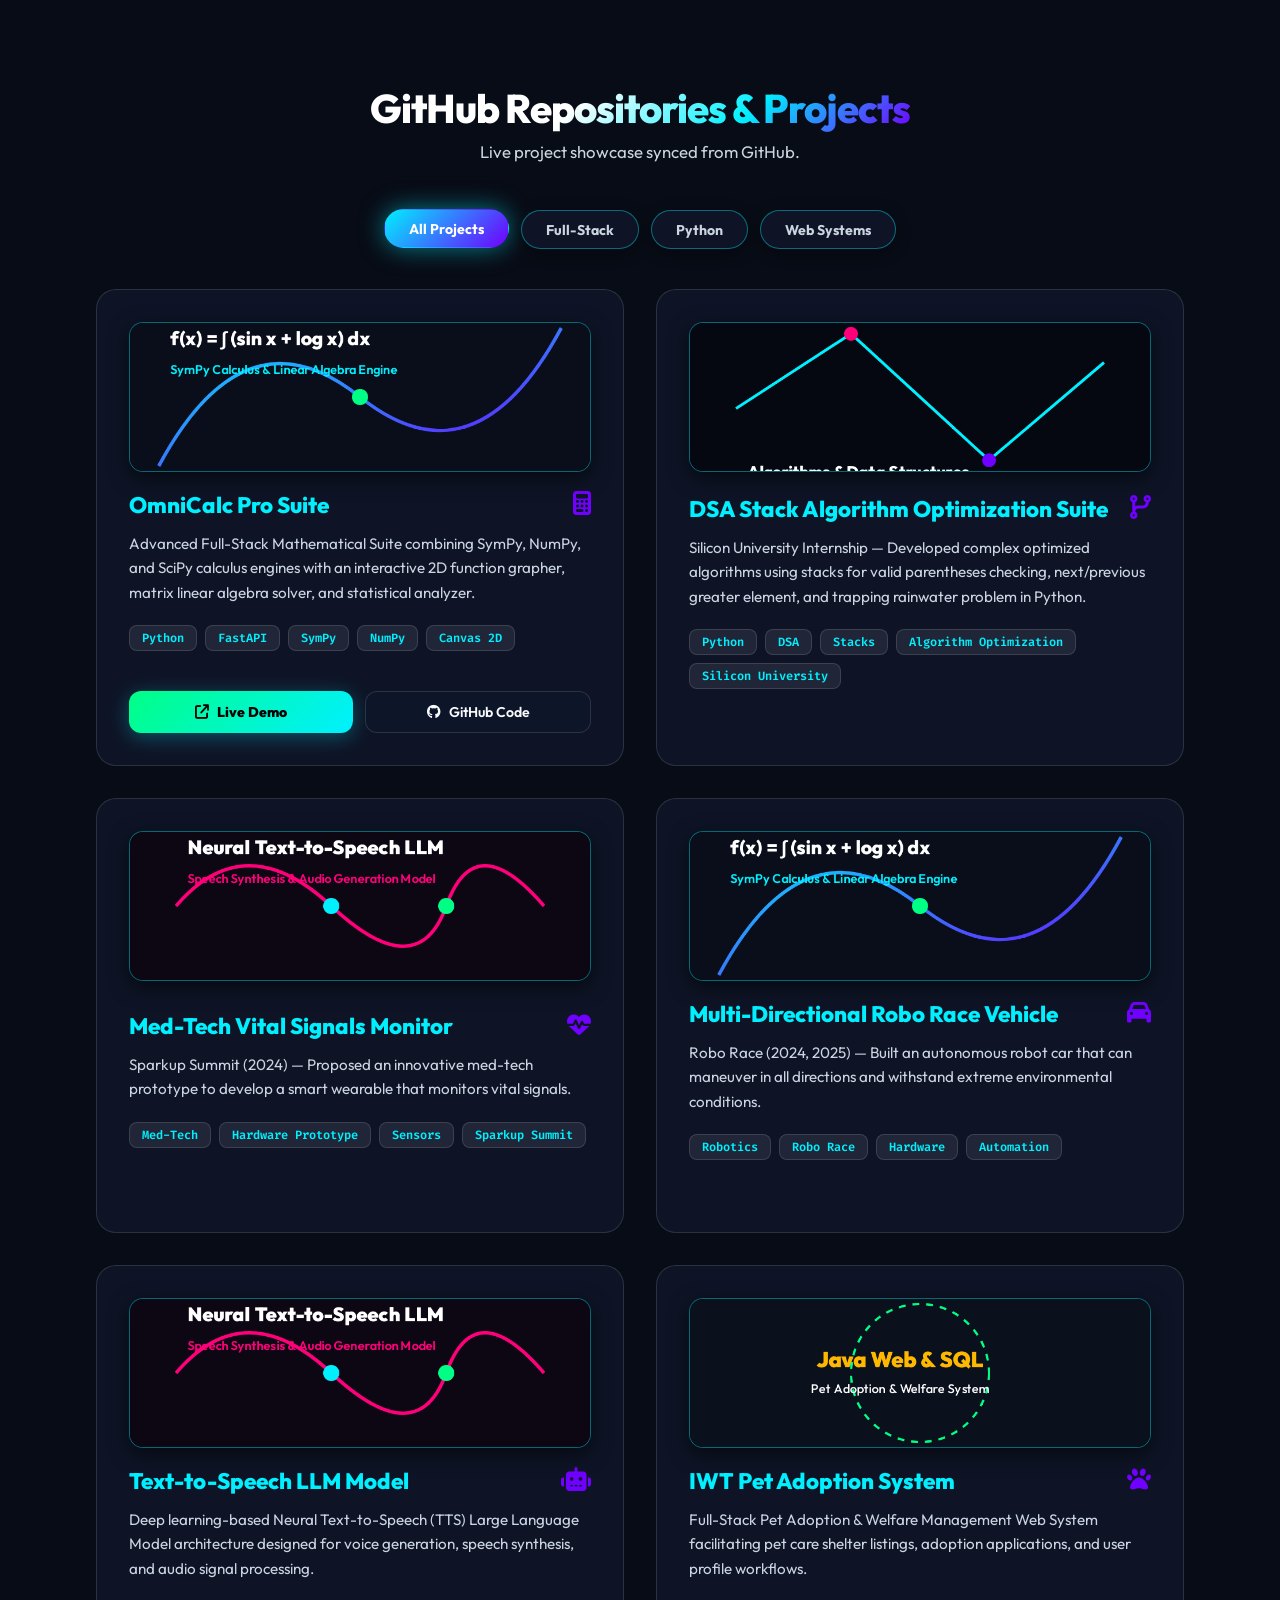
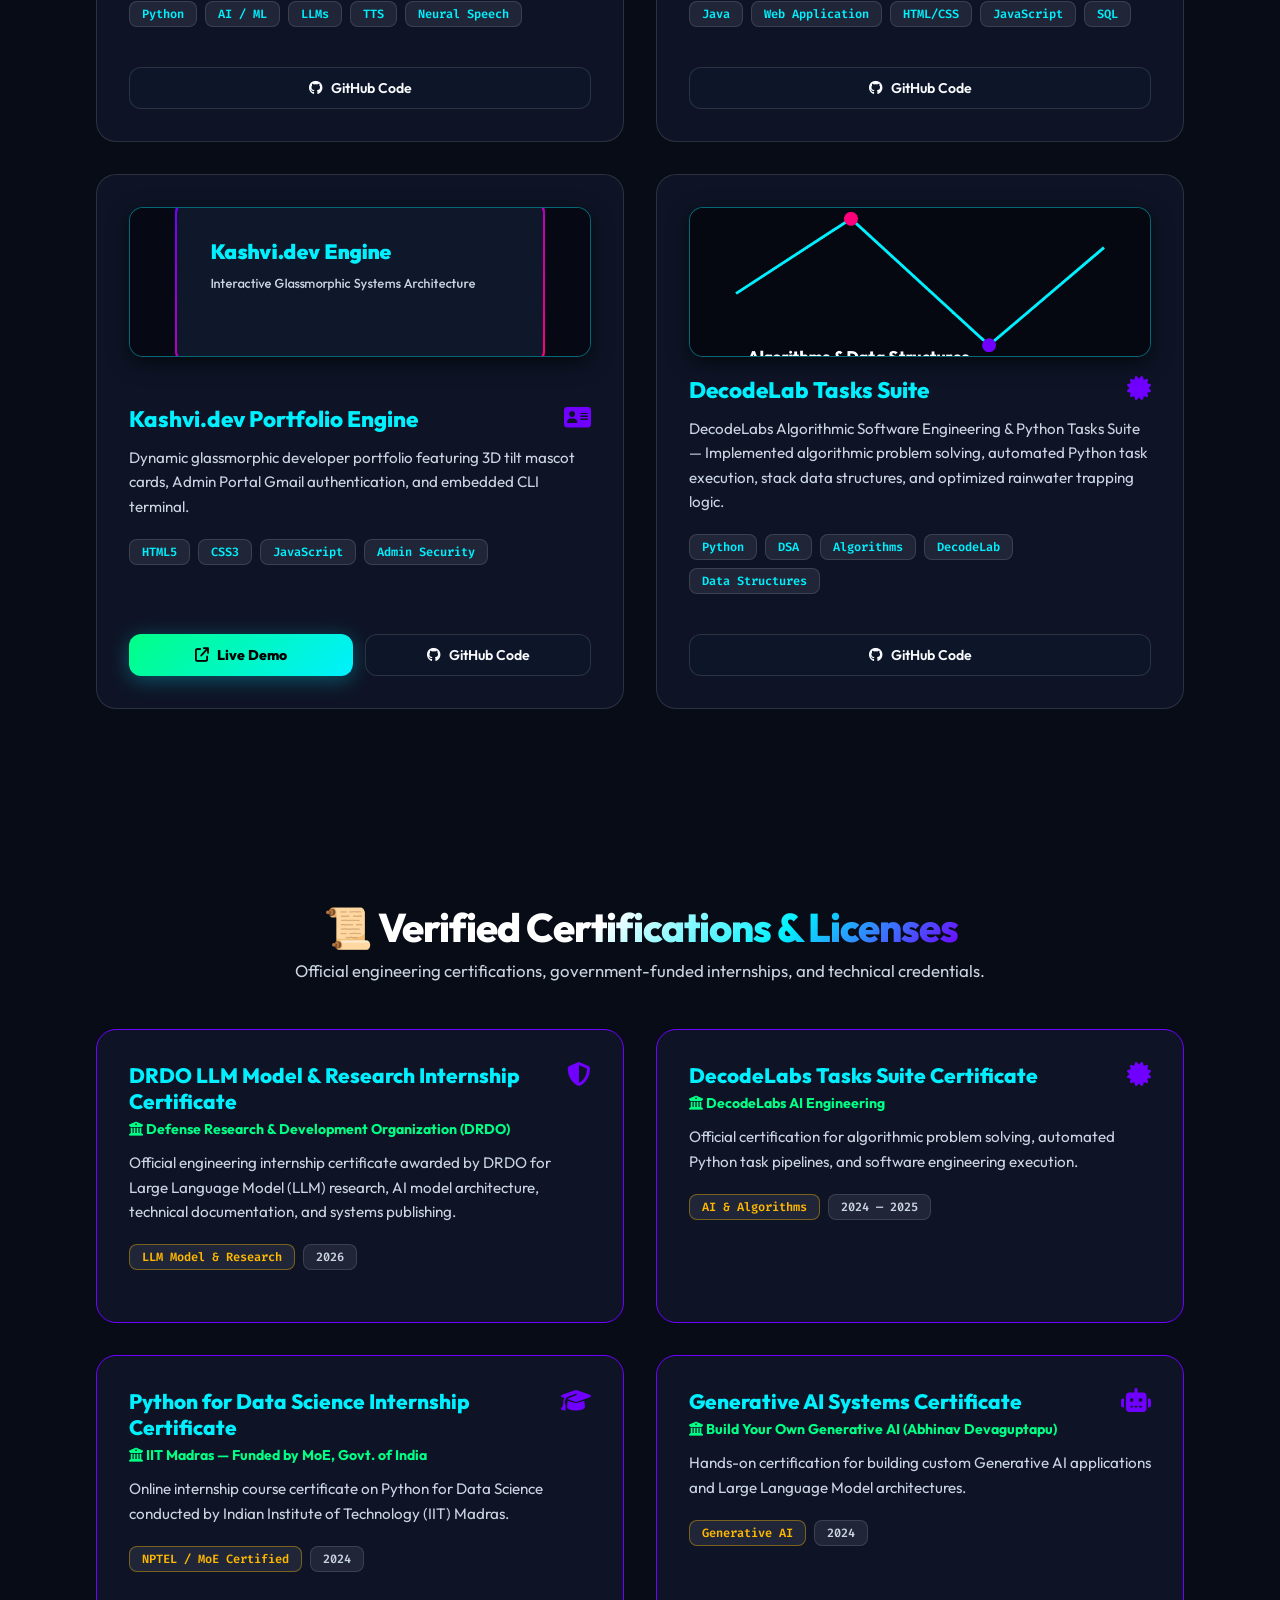
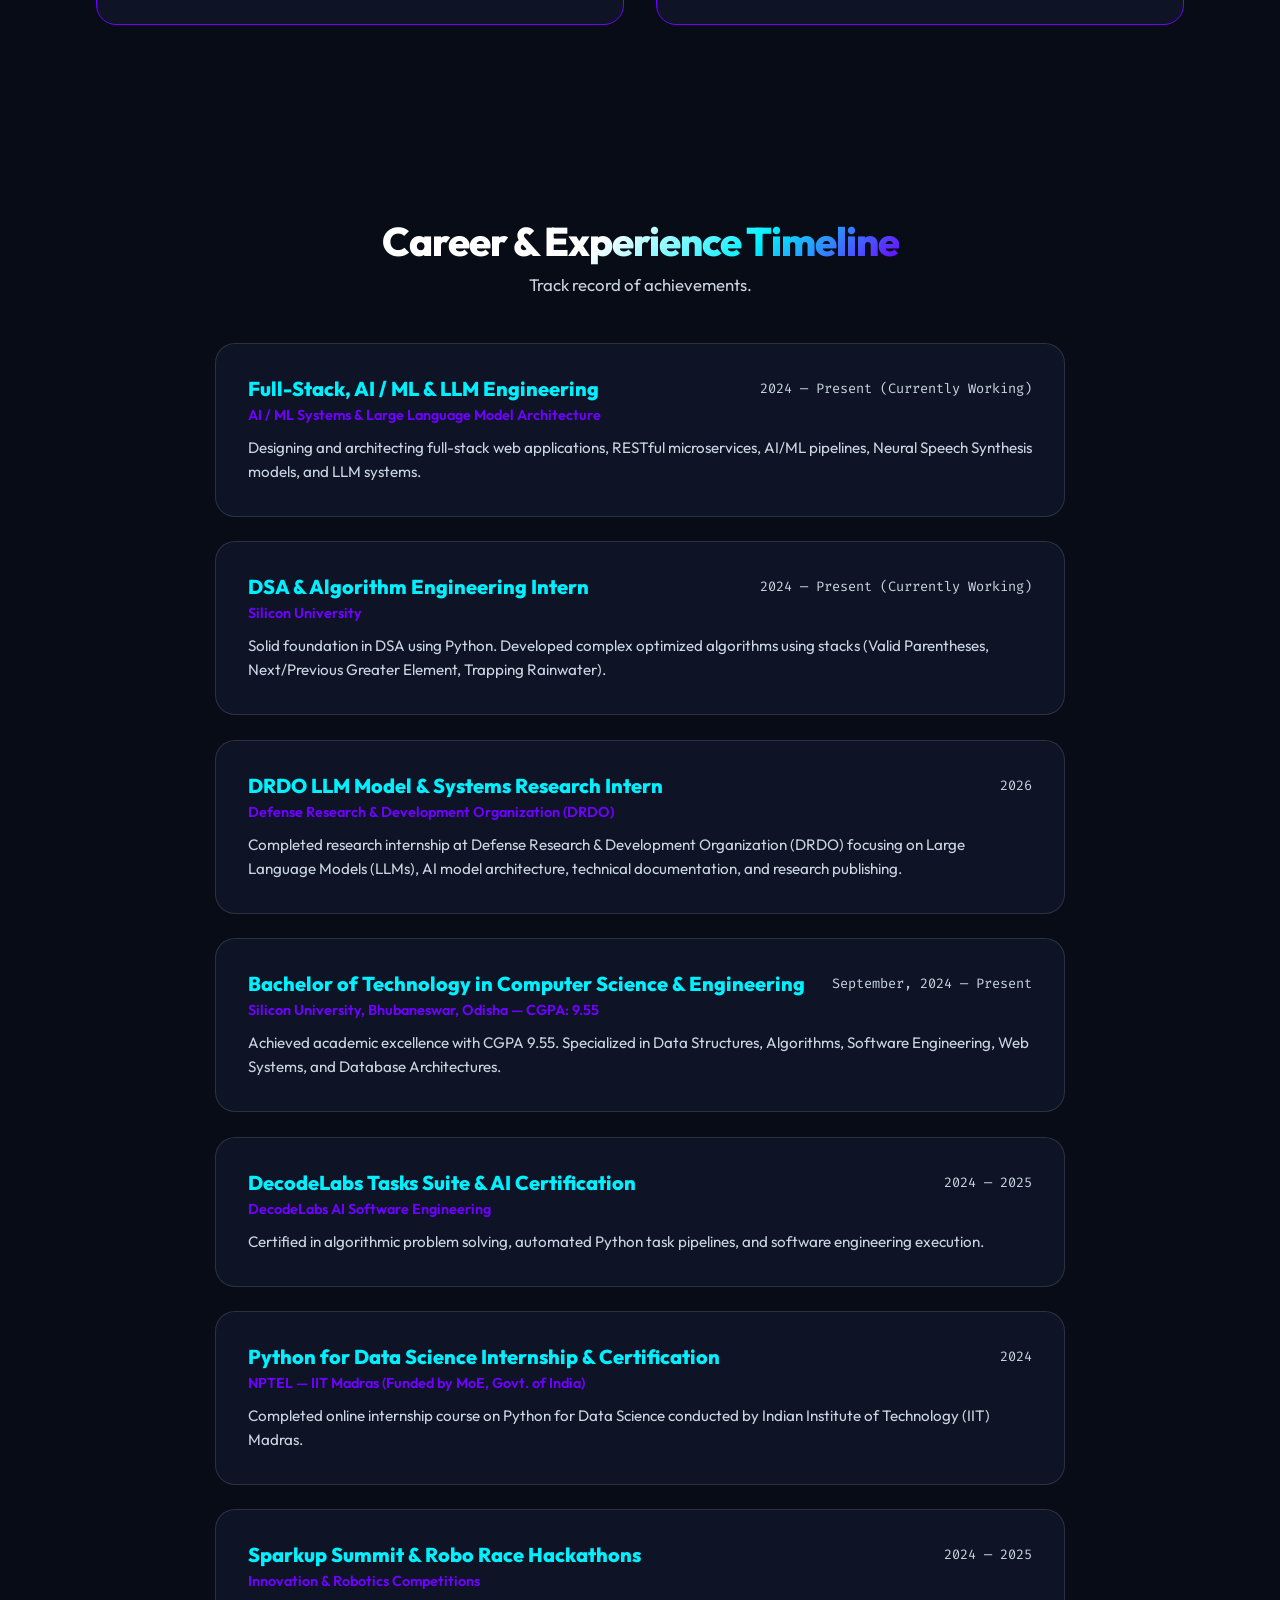
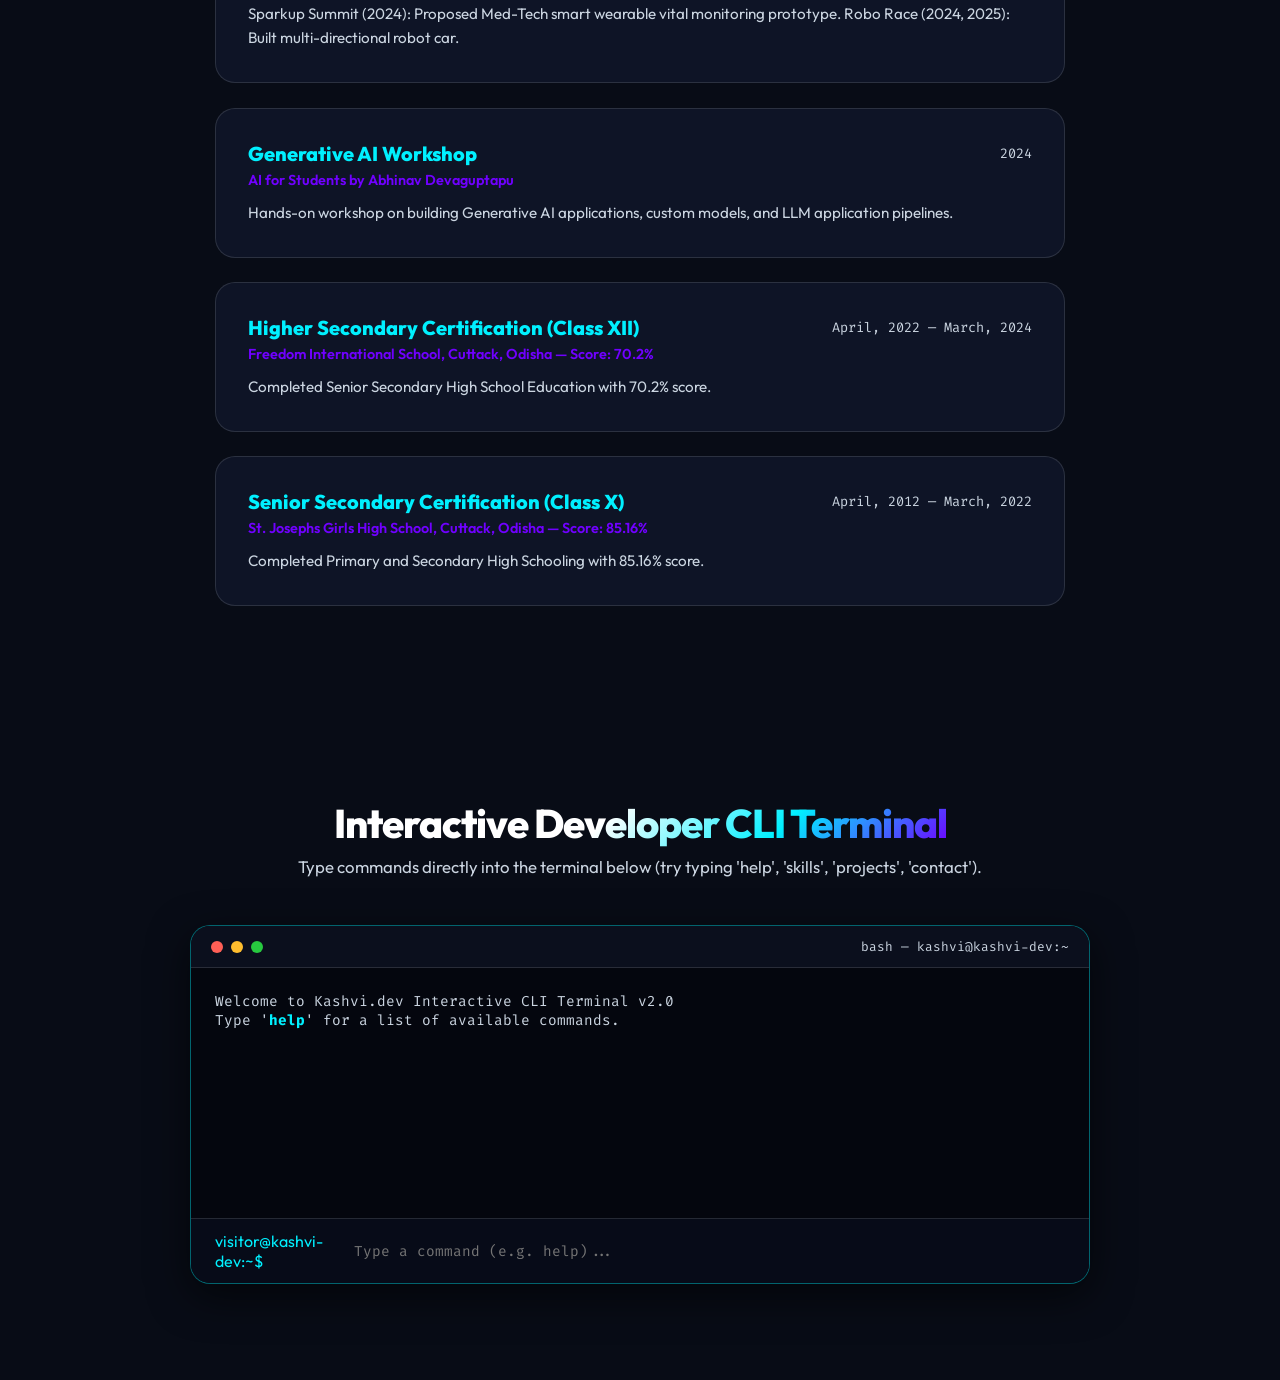
==== commit cbbb4c90: "Update forgot password flow to only display verification code status without redirects and explicitl" ====
--- a/index.html
+++ b/index.html
@@ -109,7 +109,7 @@
           Full-Stack Software Engineer & AI/ML Systems Architect
         </h2>
         <p id="dispBio" class="hero-subtitle">
-          Computer Science & Engineering Scholar at Silicon University specializing in production-grade Full-Stack Web Applications, High-Performance REST APIs, Relational Database Engineering (PostgreSQL/MySQL), and cutting-edge Artificial Intelligence & Large Language Model (LLM) Architectures with research experience at DRDO and IIT Madras.
+          Computer Science & Engineering Scholar from Silicon University specializing in production-grade Full-Stack Web Applications, High-Performance REST APIs, Relational Database Engineering (PostgreSQL/MySQL), and cutting-edge Artificial Intelligence & Large Language Model (LLM) Architectures with research experience at DRDO and IIT Madras.
         </p>
 
         <div style="display: flex; gap: 0.6rem; flex-wrap: wrap; margin-bottom: 1.5rem; font-size: 0.85rem;">
@@ -623,13 +623,8 @@
             <i class="fa-solid fa-circle-info" style="color: var(--accent-cyan);"></i> Verification code sent to: <b id="displayResetGmail" style="color: #fff;"></b>
           </p>
           <div style="display: flex; justify-content: space-between; align-items: center;">
-            <span style="font-size: 0.8rem; color: var(--text-muted);">Your Reset Verification Code is:</span>
+            <span style="font-size: 0.8rem; color: var(--text-muted);">Verification code has been sent to your Gmail:</span>
             <span id="generatedCodeDisplay" class="reset-code-badge">849201</span>
-          </div>
-          <div style="margin-top: 0.75rem; text-align: right;">
-            <button type="button" id="openGmailResetBtn" class="btn-secondary" style="font-size: 0.78rem; padding: 0.35rem 0.75rem; height: auto;">
-              <i class="fa-brands fa-google" style="color: #EA4335;"></i> Open Web Gmail
-            </button>
           </div>
         </div>
 
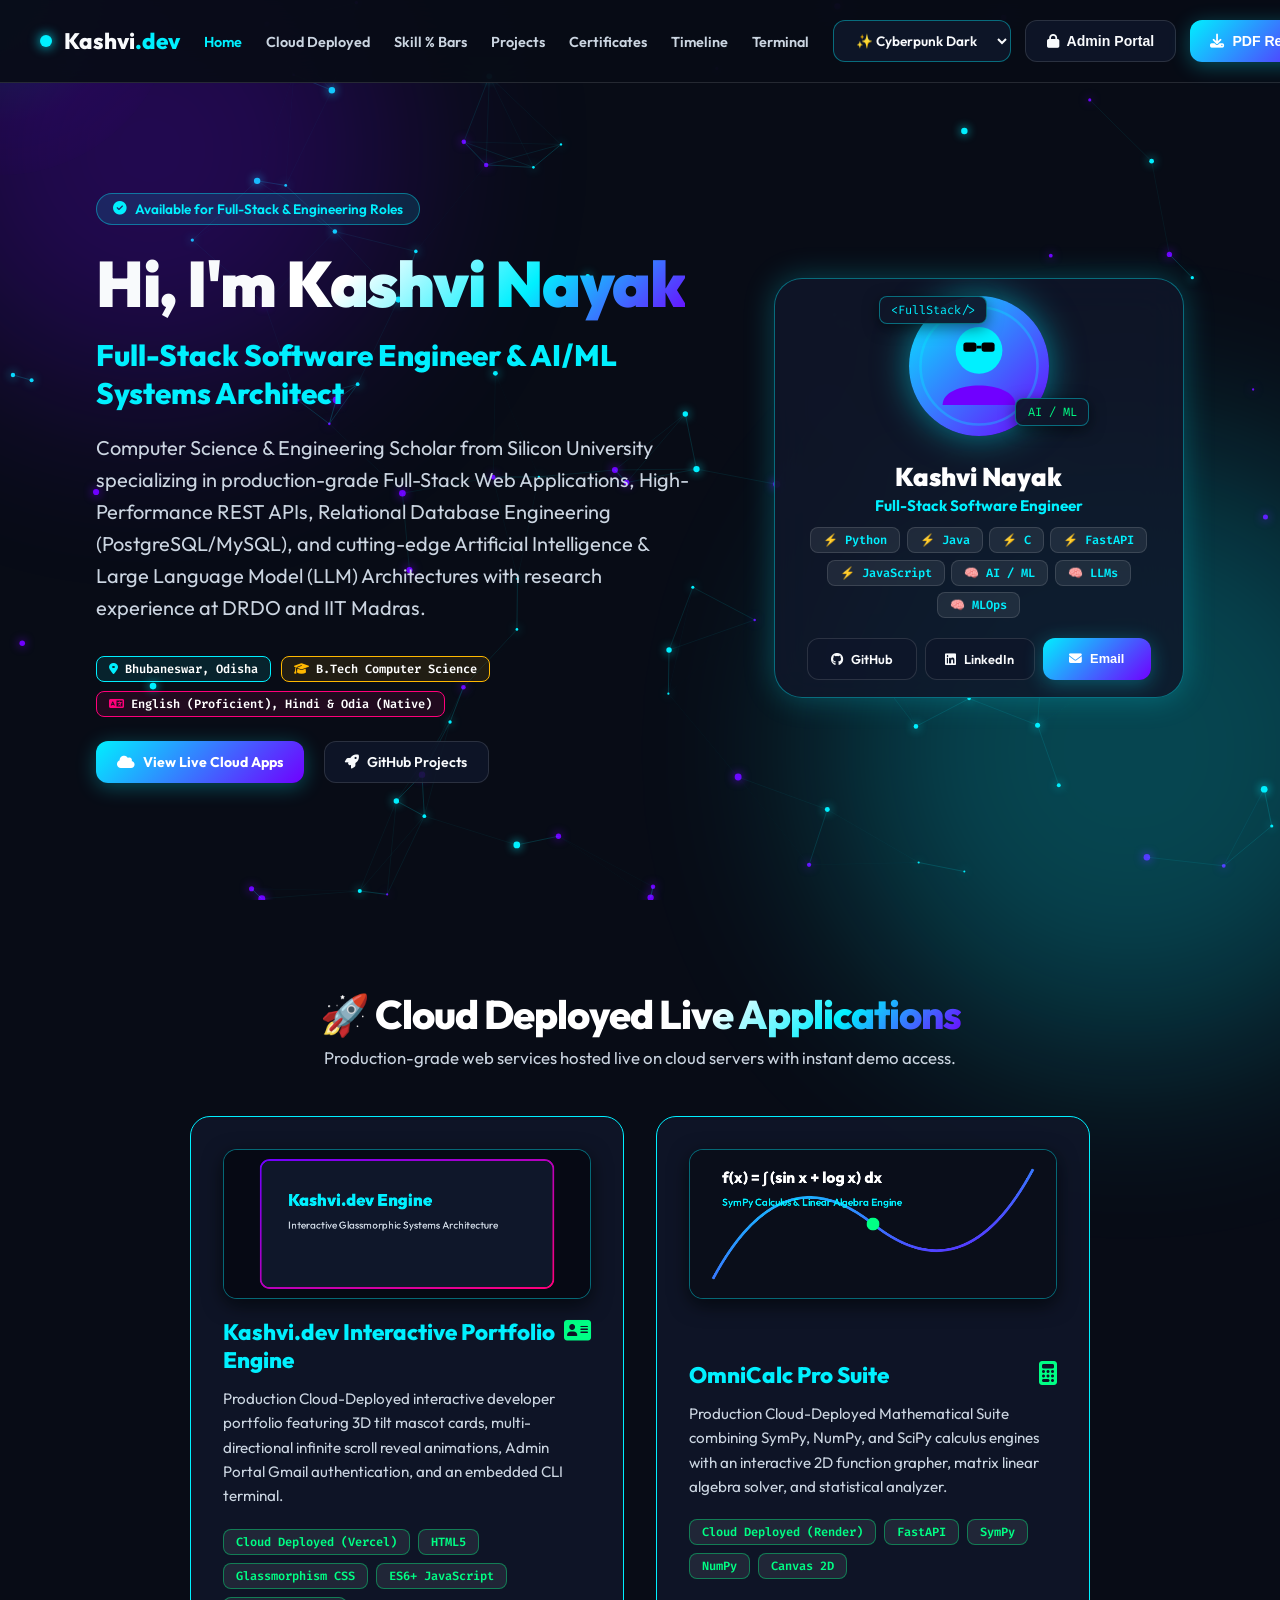
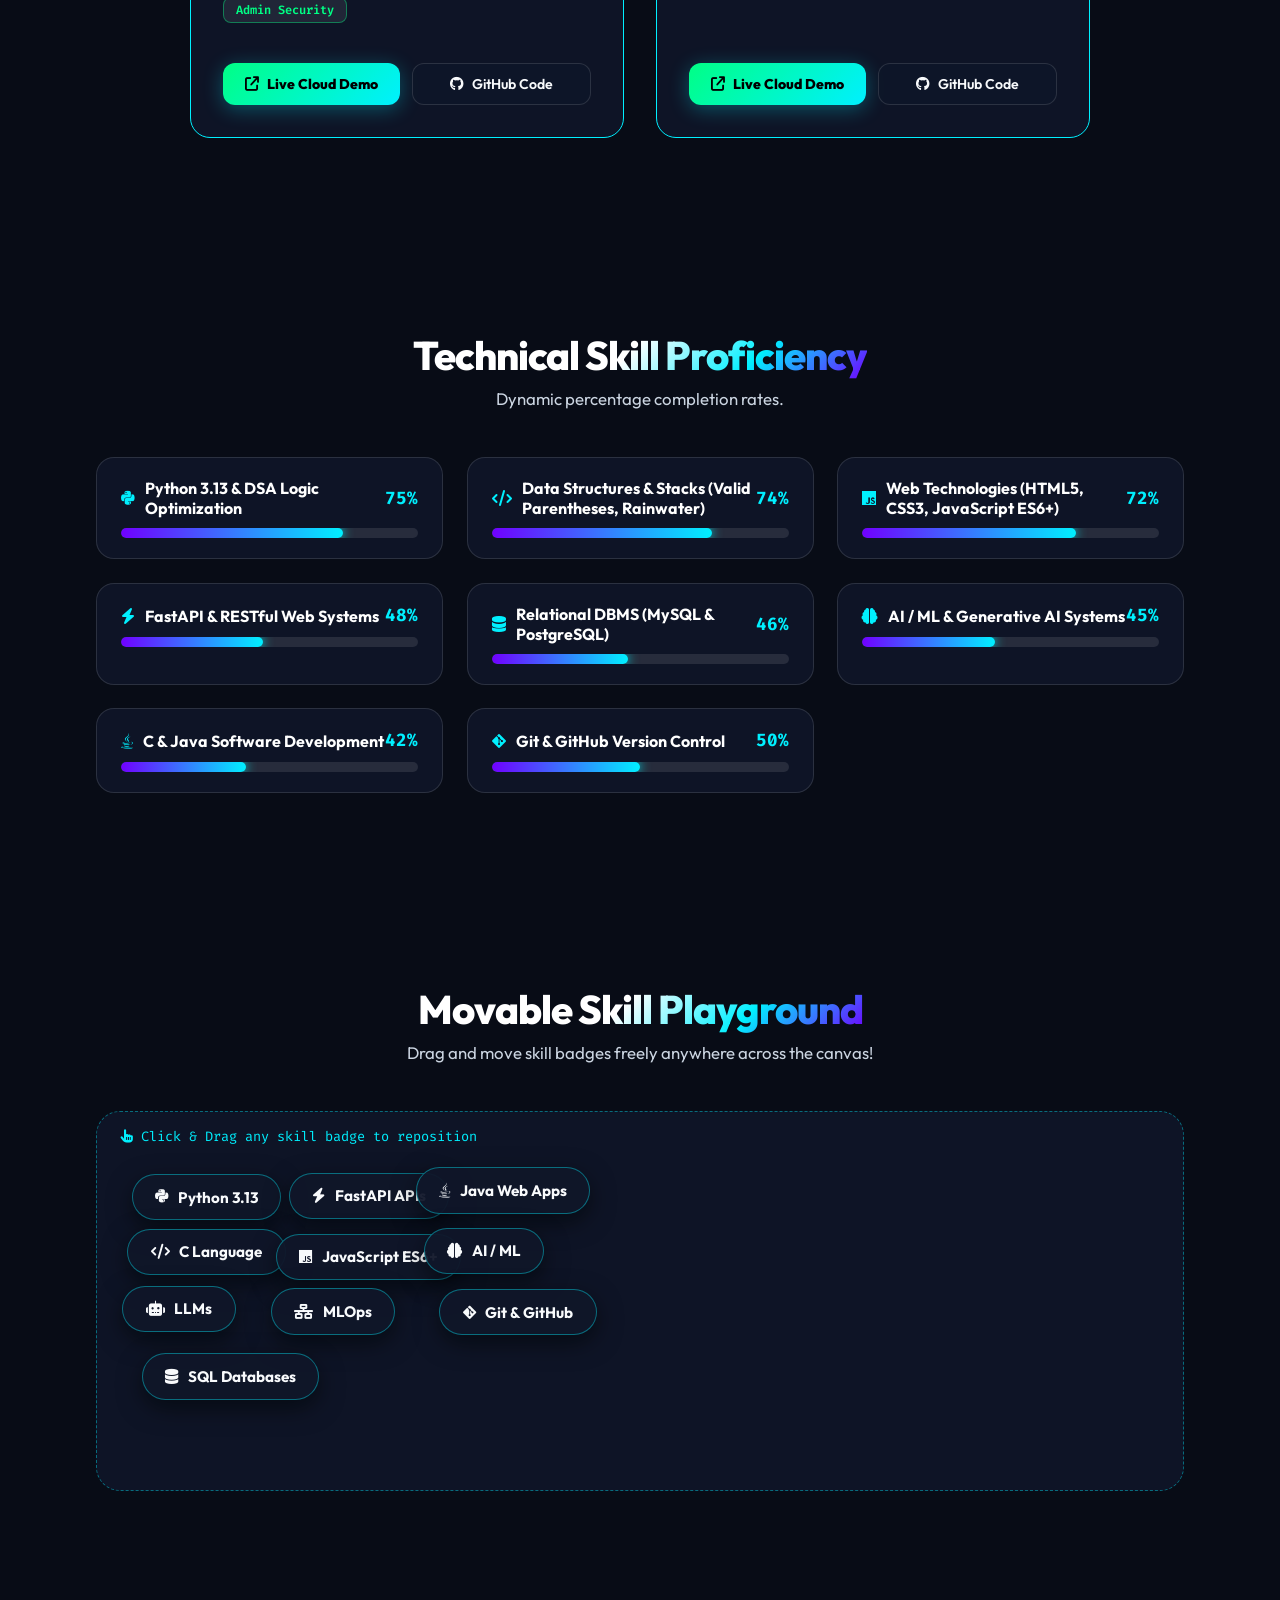
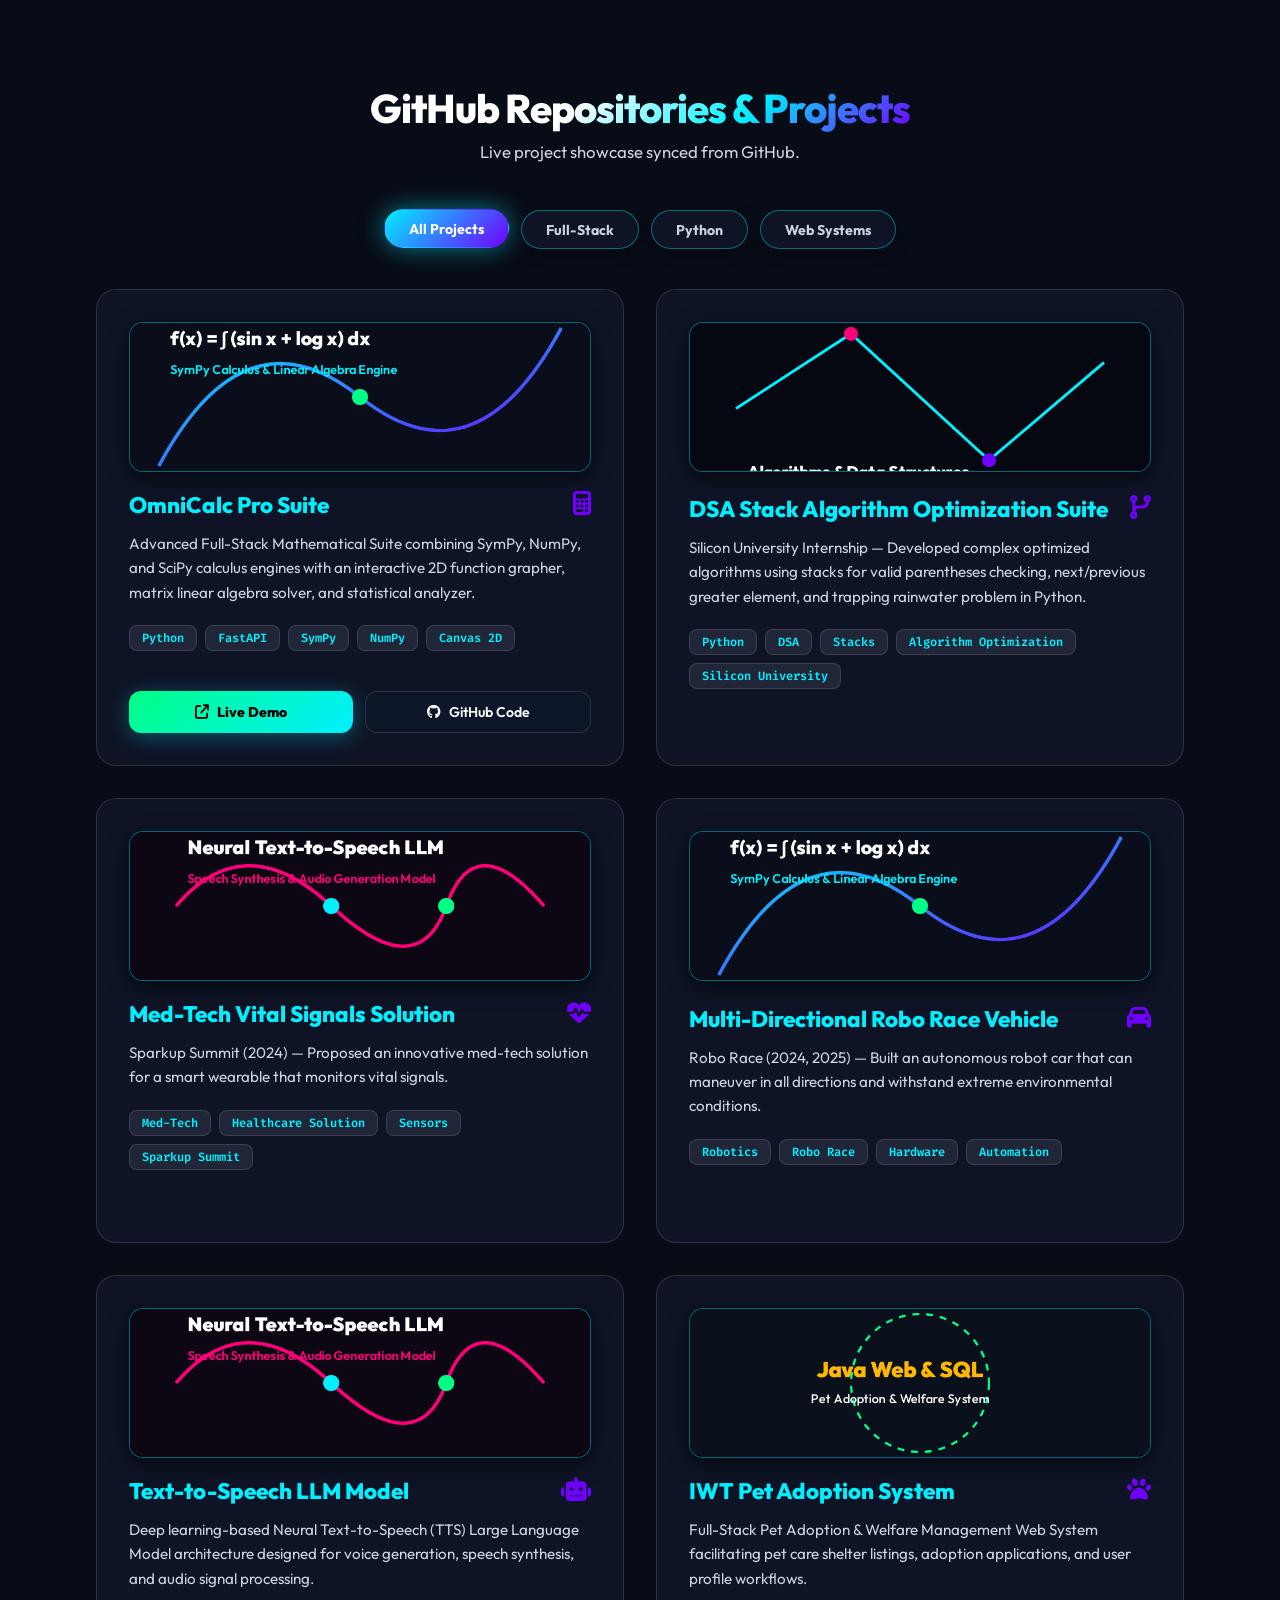
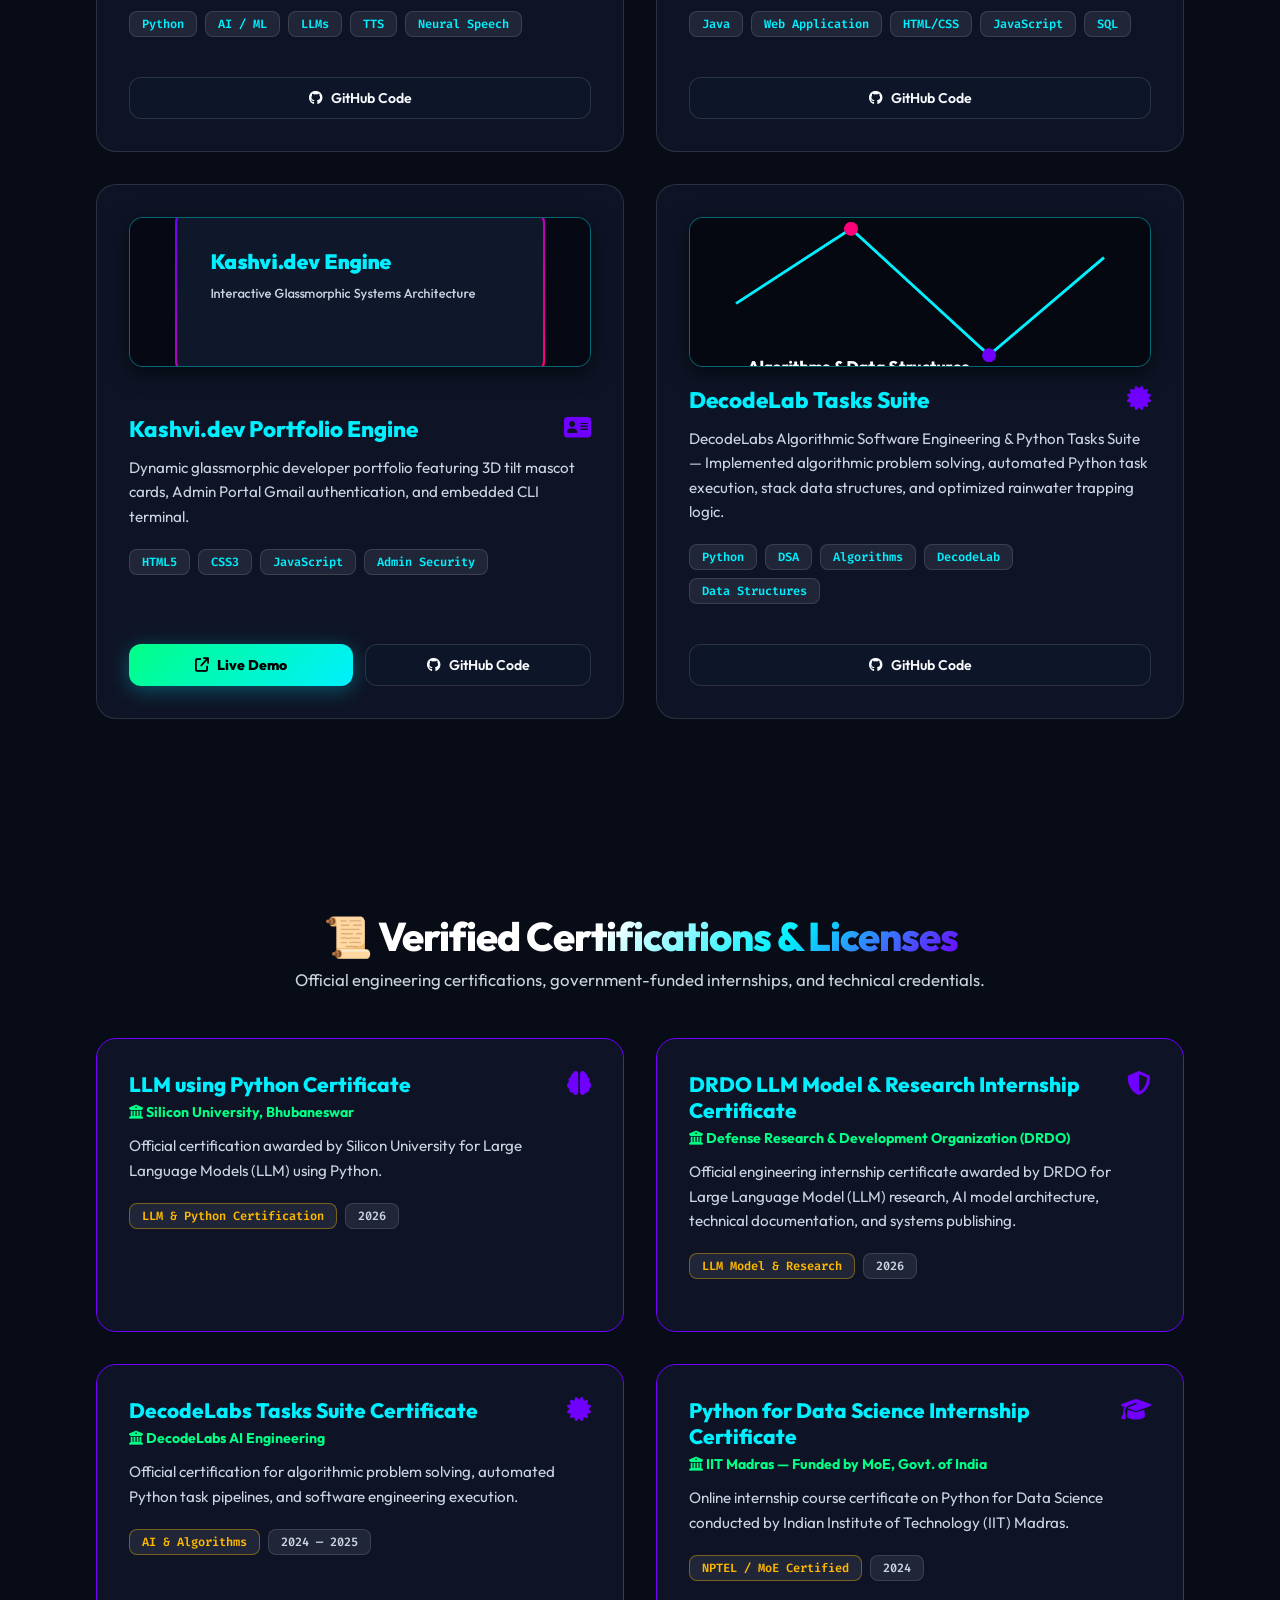
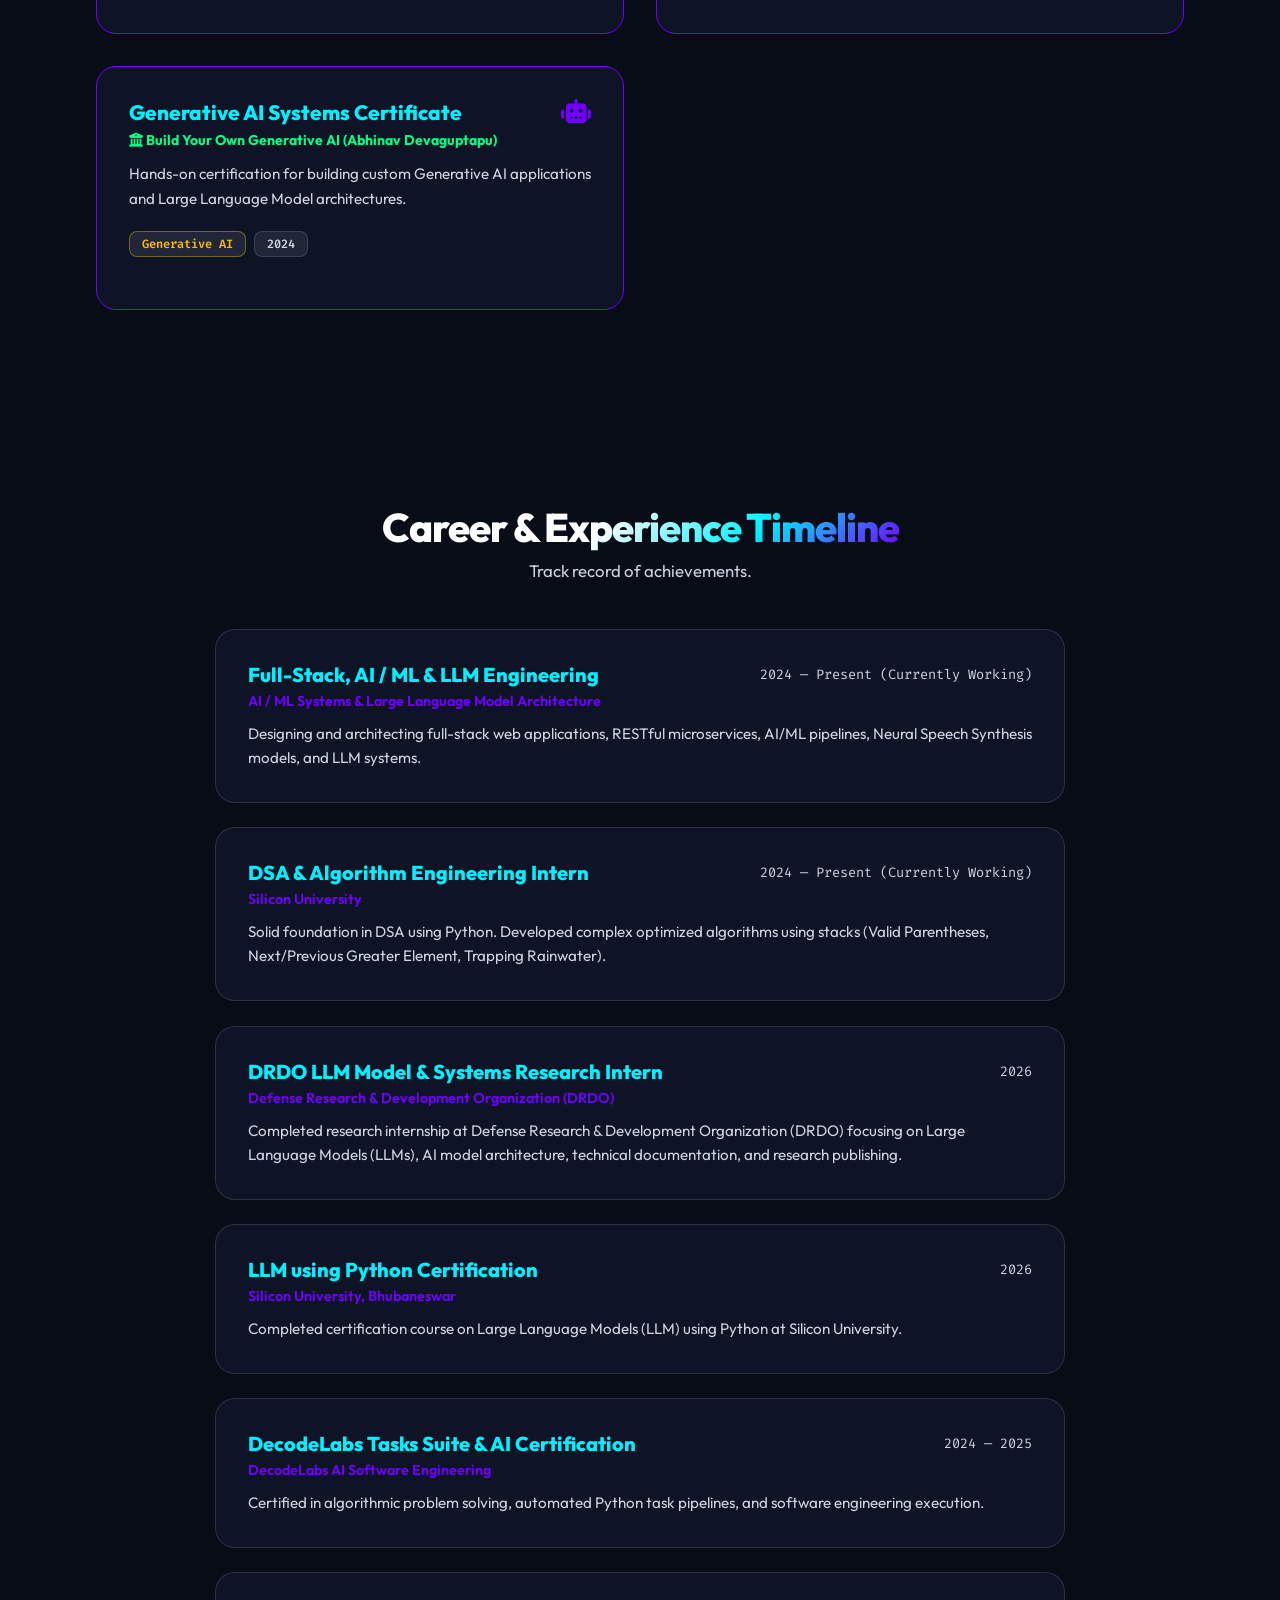
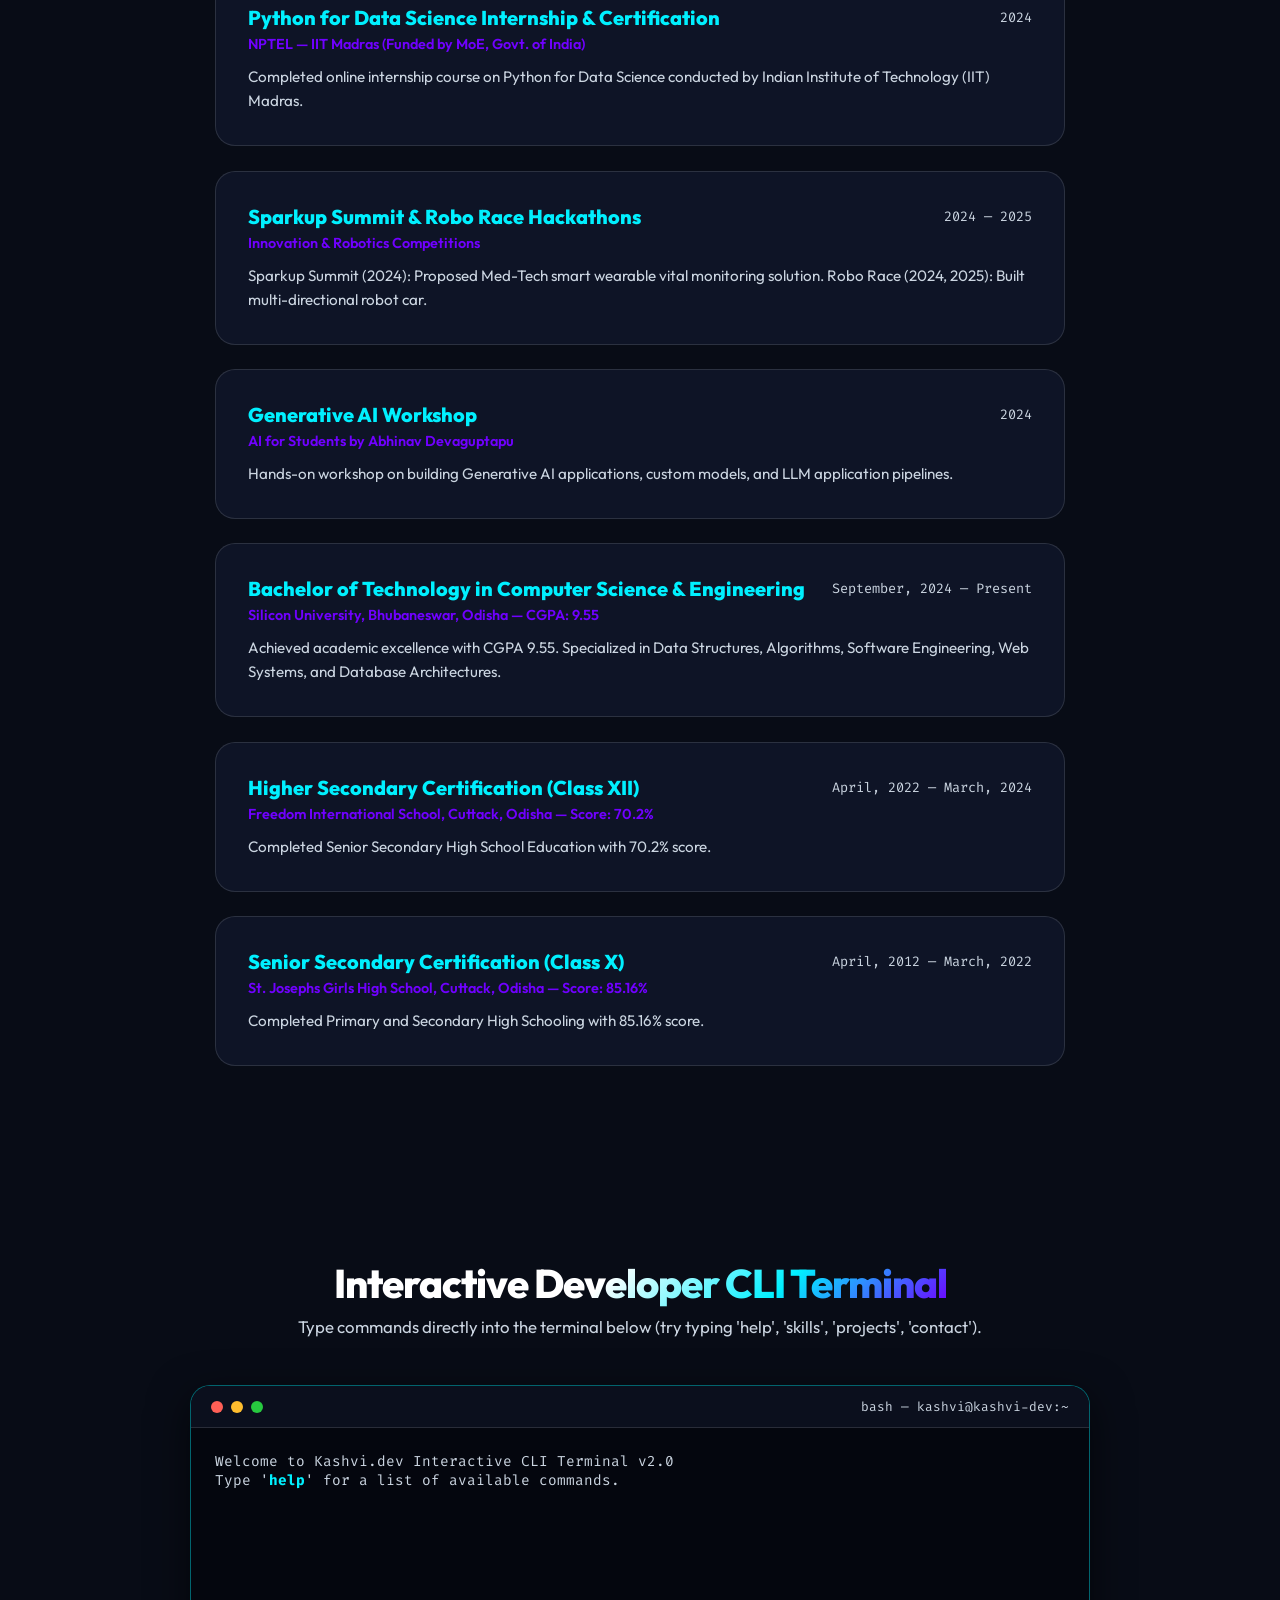
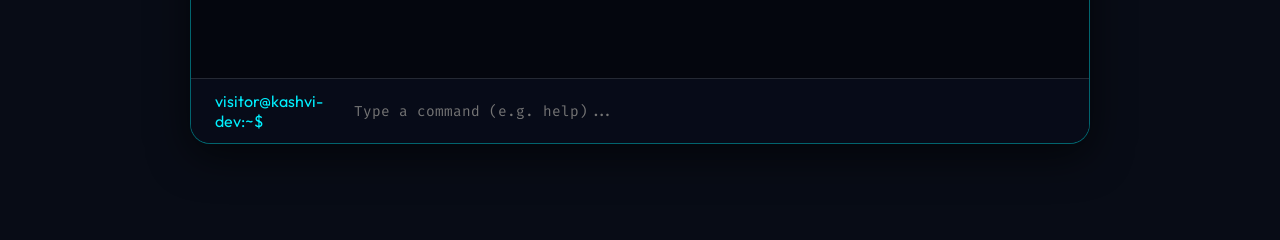
==== commit 91263110: "Implement executive printable A4 Resume PDF generator that extracts live website data" ====
--- a/index.html
+++ b/index.html
@@ -736,6 +736,9 @@
     </div>
   </div>
 
+  <!-- DEDICATED PRINTABLE FORMATTED RESUME TEMPLATE (HIDDEN ON SCREEN, VISIBLE ON PDF PRINT) -->
+  <div id="printableResumeArea"></div>
+
   <!-- JavaScript Controllers -->
   <script src="js/particles.js"></script>
   <script src="js/draggable.js"></script>
--- a/css/styles.css
+++ b/css/styles.css
@@ -622,3 +622,127 @@
   
   .filter-btn { padding: 0.45rem 1rem; font-size: 0.78rem; }
 }
+
+/* ==========================================================
+   OFFICIAL DEDICATED PRINTABLE PDF RESUME STYLES
+   ========================================================== */
+#printableResumeArea {
+  display: none;
+}
+
+@media print {
+  body {
+    background: #ffffff !important;
+    color: #0f172a !important;
+  }
+
+  body > *:not(#printableResumeArea) {
+    display: none !important;
+  }
+
+  #printableResumeArea {
+    display: block !important;
+    position: absolute;
+    left: 0;
+    top: 0;
+    width: 100%;
+    background: #ffffff !important;
+    color: #0f172a !important;
+    padding: 0 0.5rem;
+    font-family: 'Inter', system-ui, -apple-system, sans-serif;
+    line-height: 1.45;
+  }
+
+  .print-header {
+    border-bottom: 2px solid #0284c7;
+    padding-bottom: 0.75rem;
+    margin-bottom: 1.25rem;
+    display: flex;
+    justify-content: space-between;
+    align-items: flex-end;
+  }
+
+  .print-name {
+    font-size: 2rem;
+    font-weight: 800;
+    color: #0f172a;
+    margin-bottom: 0.2rem;
+  }
+
+  .print-role {
+    font-size: 1rem;
+    font-weight: 700;
+    color: #0284c7;
+  }
+
+  .print-contact {
+    font-size: 0.85rem;
+    color: #475569;
+    text-align: right;
+    line-height: 1.4;
+  }
+
+  .print-section-title {
+    font-size: 1.05rem;
+    font-weight: 800;
+    text-transform: uppercase;
+    letter-spacing: 0.5px;
+    color: #0f172a;
+    border-bottom: 1.5px solid #cbd5e1;
+    padding-bottom: 0.2rem;
+    margin: 1.2rem 0 0.6rem 0;
+  }
+
+  .print-bio {
+    font-size: 0.9rem;
+    color: #334155;
+    margin-bottom: 0.8rem;
+  }
+
+  .print-item {
+    margin-bottom: 0.65rem;
+  }
+
+  .print-item-header {
+    display: flex;
+    justify-content: space-between;
+    align-items: baseline;
+  }
+
+  .print-item-title {
+    font-weight: 700;
+    font-size: 0.95rem;
+    color: #0f172a;
+  }
+
+  .print-item-date {
+    font-size: 0.82rem;
+    font-weight: 600;
+    color: #64748b;
+  }
+
+  .print-item-sub {
+    font-size: 0.86rem;
+    font-weight: 600;
+    color: #0284c7;
+    margin-bottom: 0.2rem;
+  }
+
+  .print-item-desc {
+    font-size: 0.86rem;
+    color: #475569;
+  }
+
+  .print-skills-list {
+    display: flex;
+    flex-wrap: wrap;
+    gap: 0.4rem 1.2rem;
+    font-size: 0.86rem;
+    color: #334155;
+  }
+
+  @page {
+    size: A4 portrait;
+    margin: 1.2cm;
+  }
+}
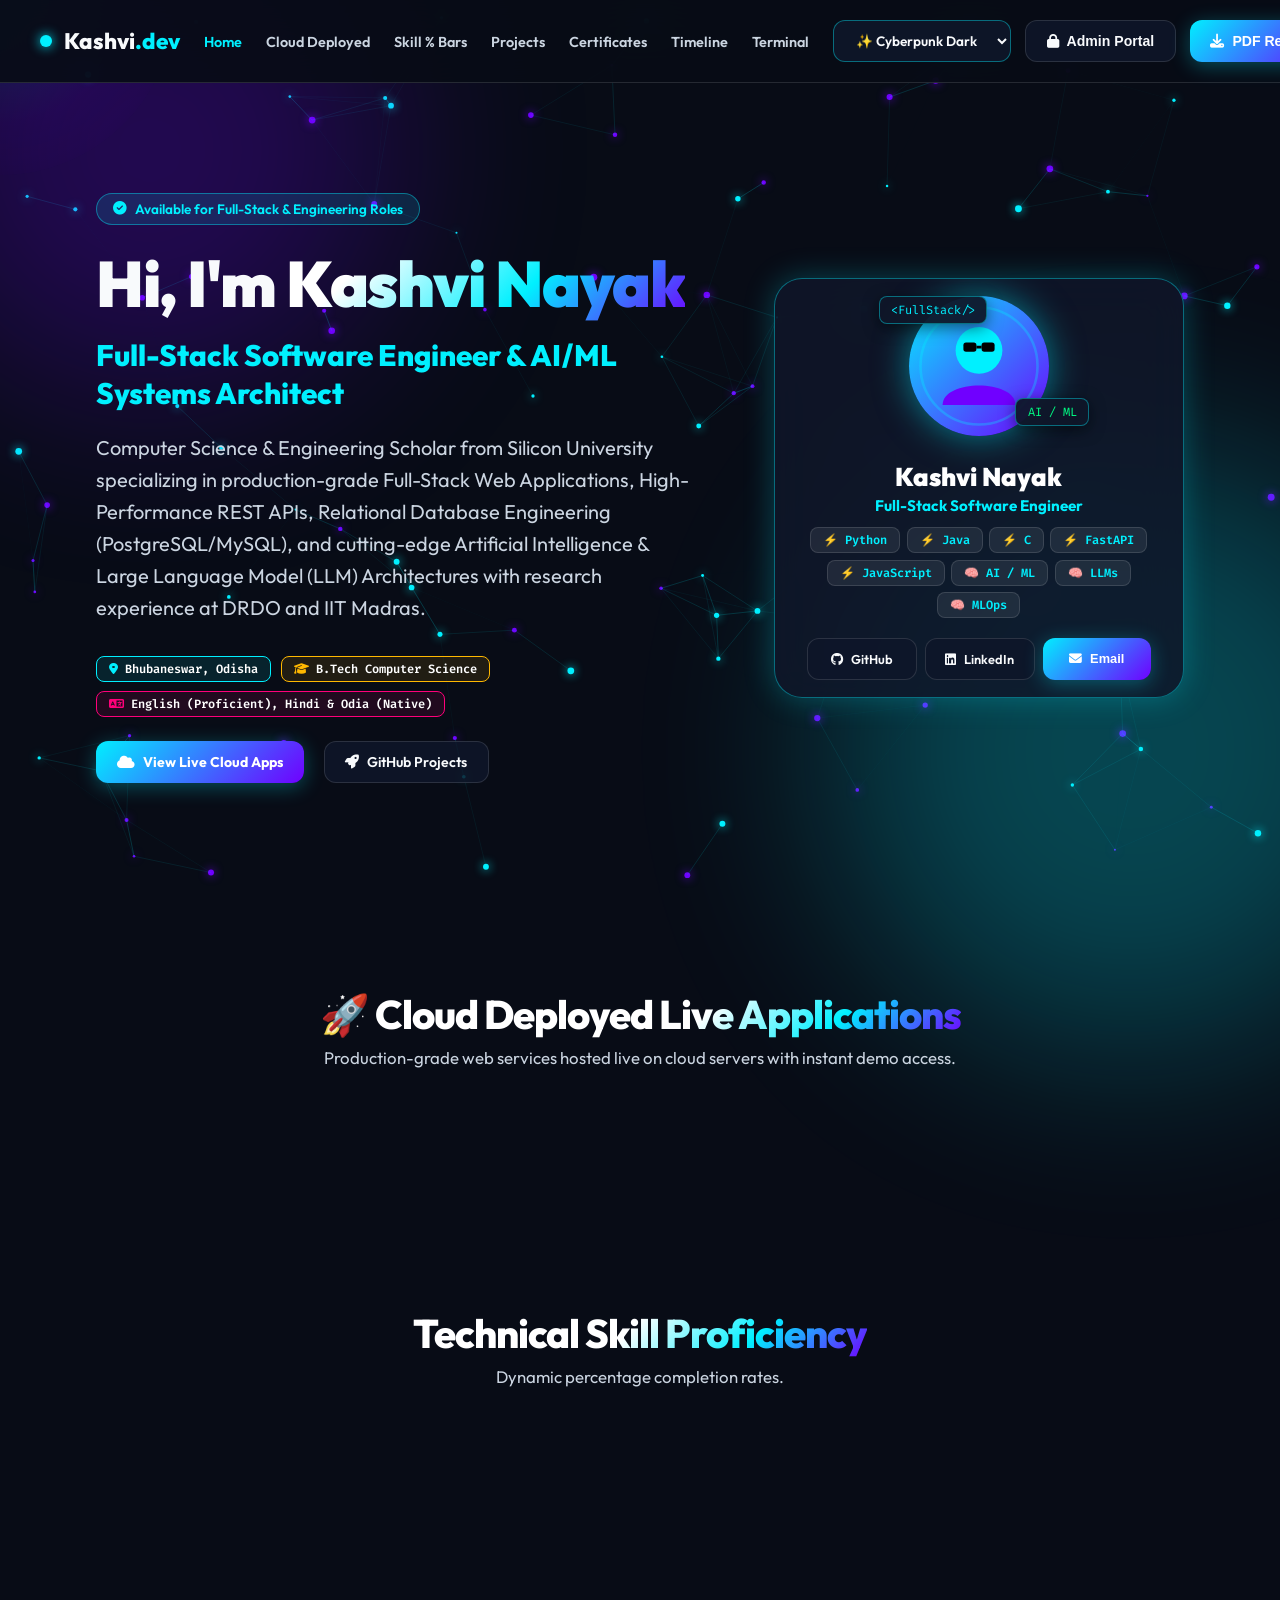
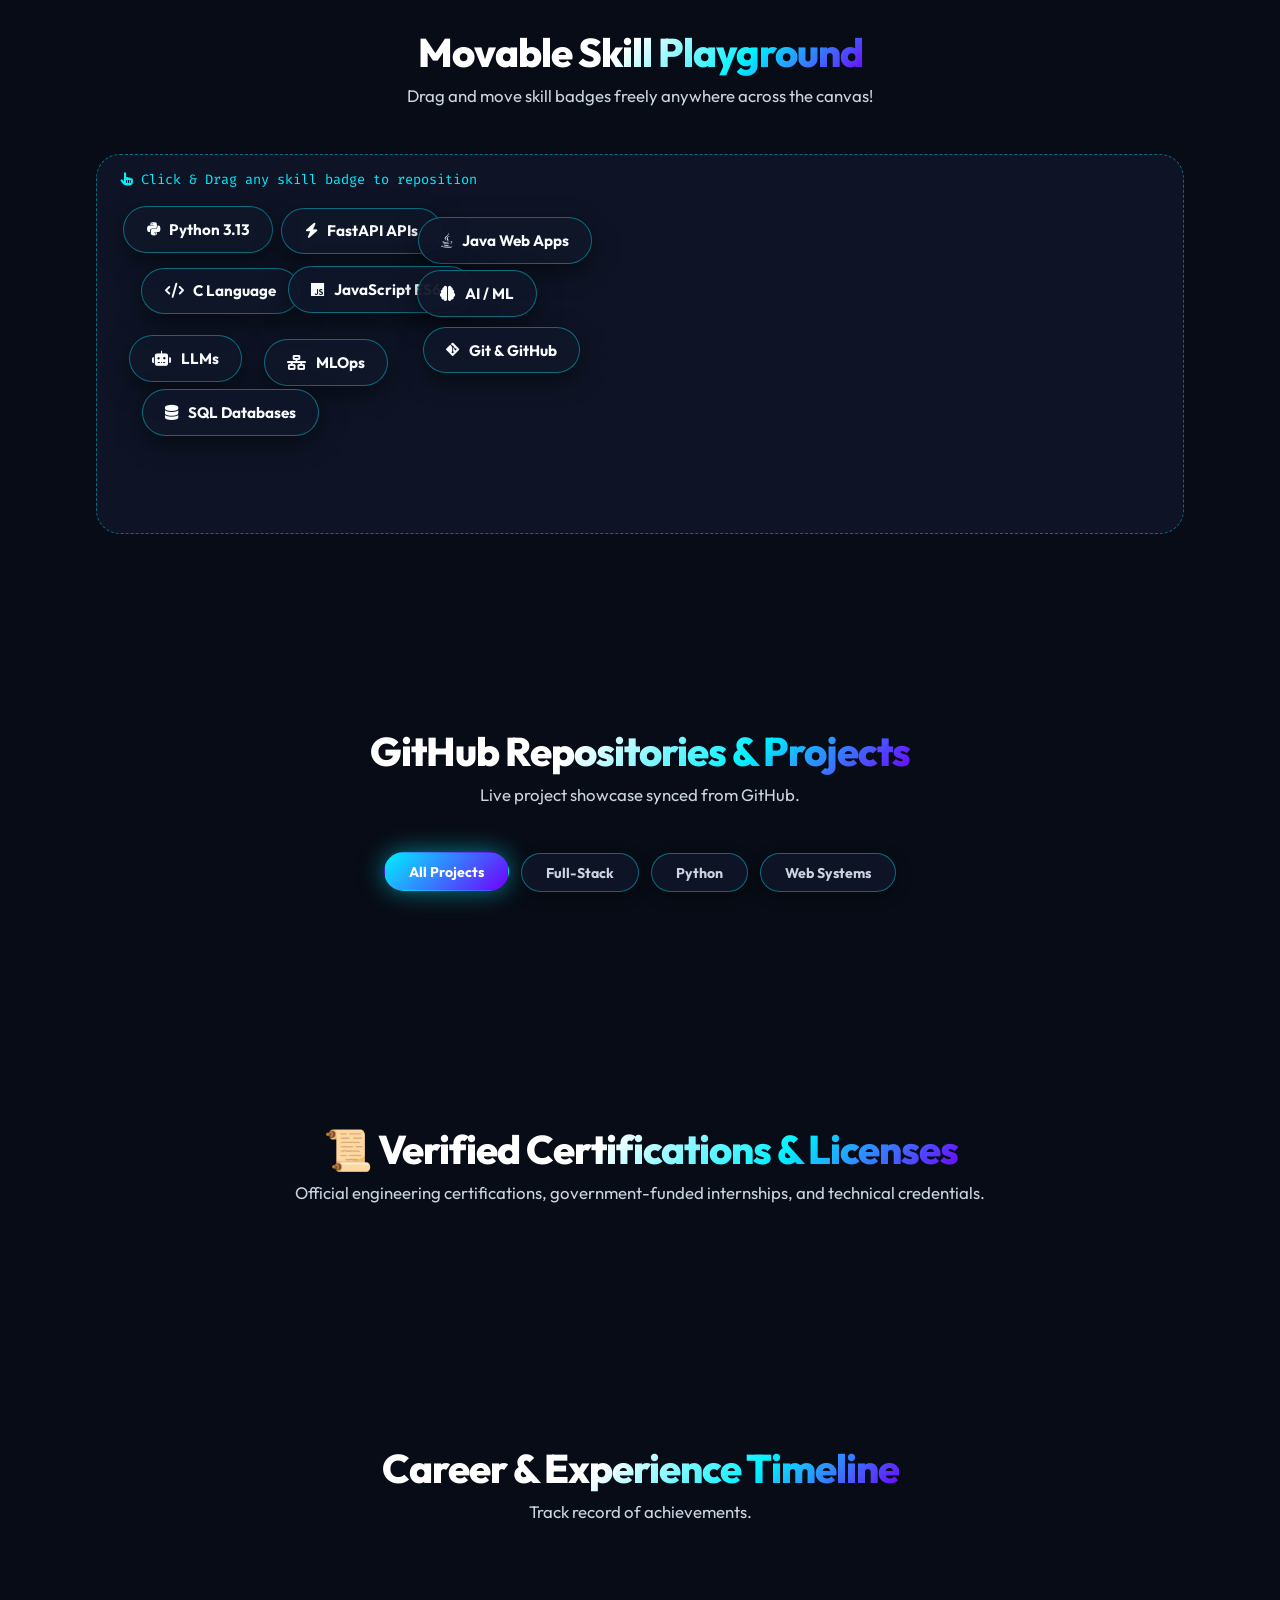
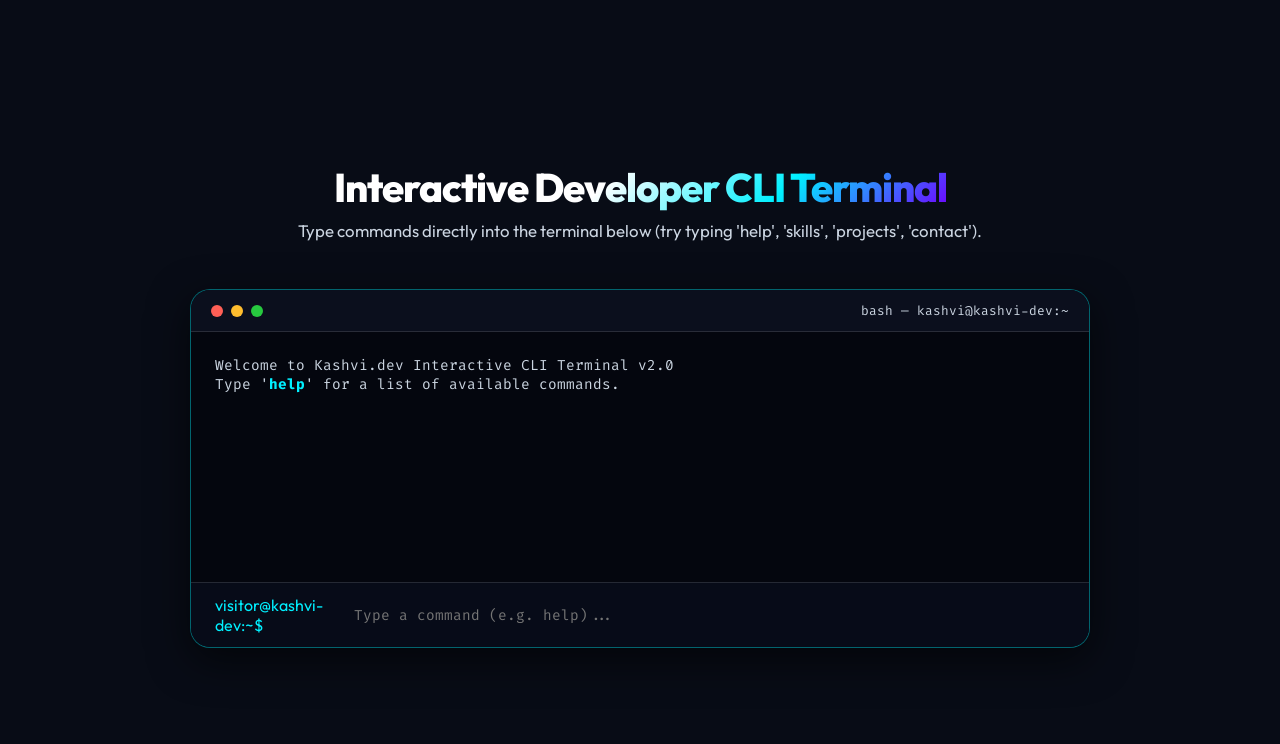
==== commit e6145703: "Hide verification code from reset password screen and display status message that code was sent to G" ====
--- a/index.html
+++ b/index.html
@@ -619,13 +619,12 @@
       <!-- Step 2: Code Verification & Password Reset (Hidden by default) -->
       <div id="resetStep2" style="display: none;">
         <div style="background: rgba(0, 240, 255, 0.08); border: 1px dashed var(--accent-cyan); border-radius: 12px; padding: 1rem; margin-bottom: 1.25rem;">
-          <p style="font-size: 0.85rem; color: var(--text-sub); margin-bottom: 0.5rem;">
-            <i class="fa-solid fa-circle-info" style="color: var(--accent-cyan);"></i> Verification code sent to: <b id="displayResetGmail" style="color: #fff;"></b>
+          <p style="font-size: 0.9rem; color: #fff; margin-bottom: 0.3rem; font-weight: 700;">
+            <i class="fa-solid fa-paper-plane" style="color: var(--accent-cyan);"></i> Verification Code Sent!
           </p>
-          <div style="display: flex; justify-content: space-between; align-items: center;">
-            <span style="font-size: 0.8rem; color: var(--text-muted);">Verification code has been sent to your Gmail:</span>
-            <span id="generatedCodeDisplay" class="reset-code-badge">849201</span>
-          </div>
+          <p style="font-size: 0.85rem; color: var(--text-sub); line-height: 1.5;">
+            A 6-digit verification code has been sent to <b id="displayResetGmail" style="color: var(--accent-cyan);"></b>. Please check your Gmail inbox and enter the code below to reset your password.
+          </p>
         </div>
 
         <div class="form-group">
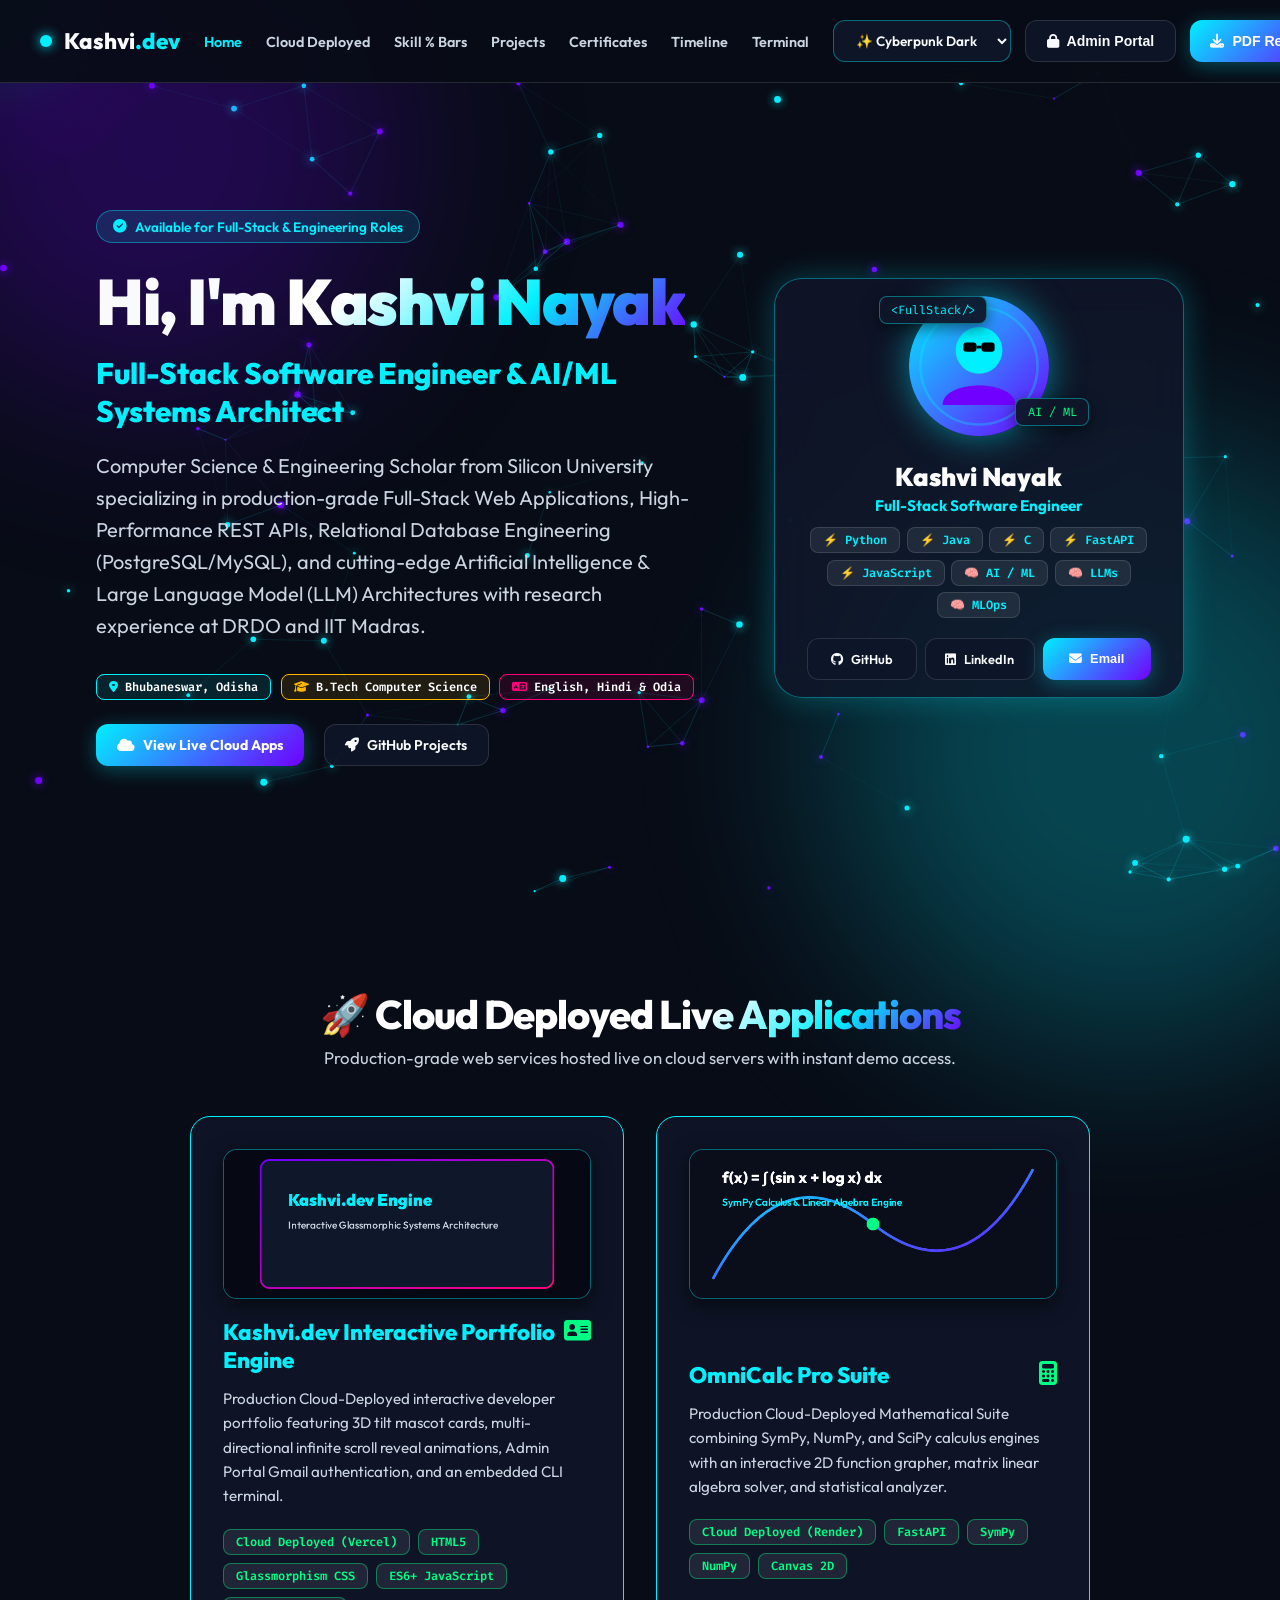
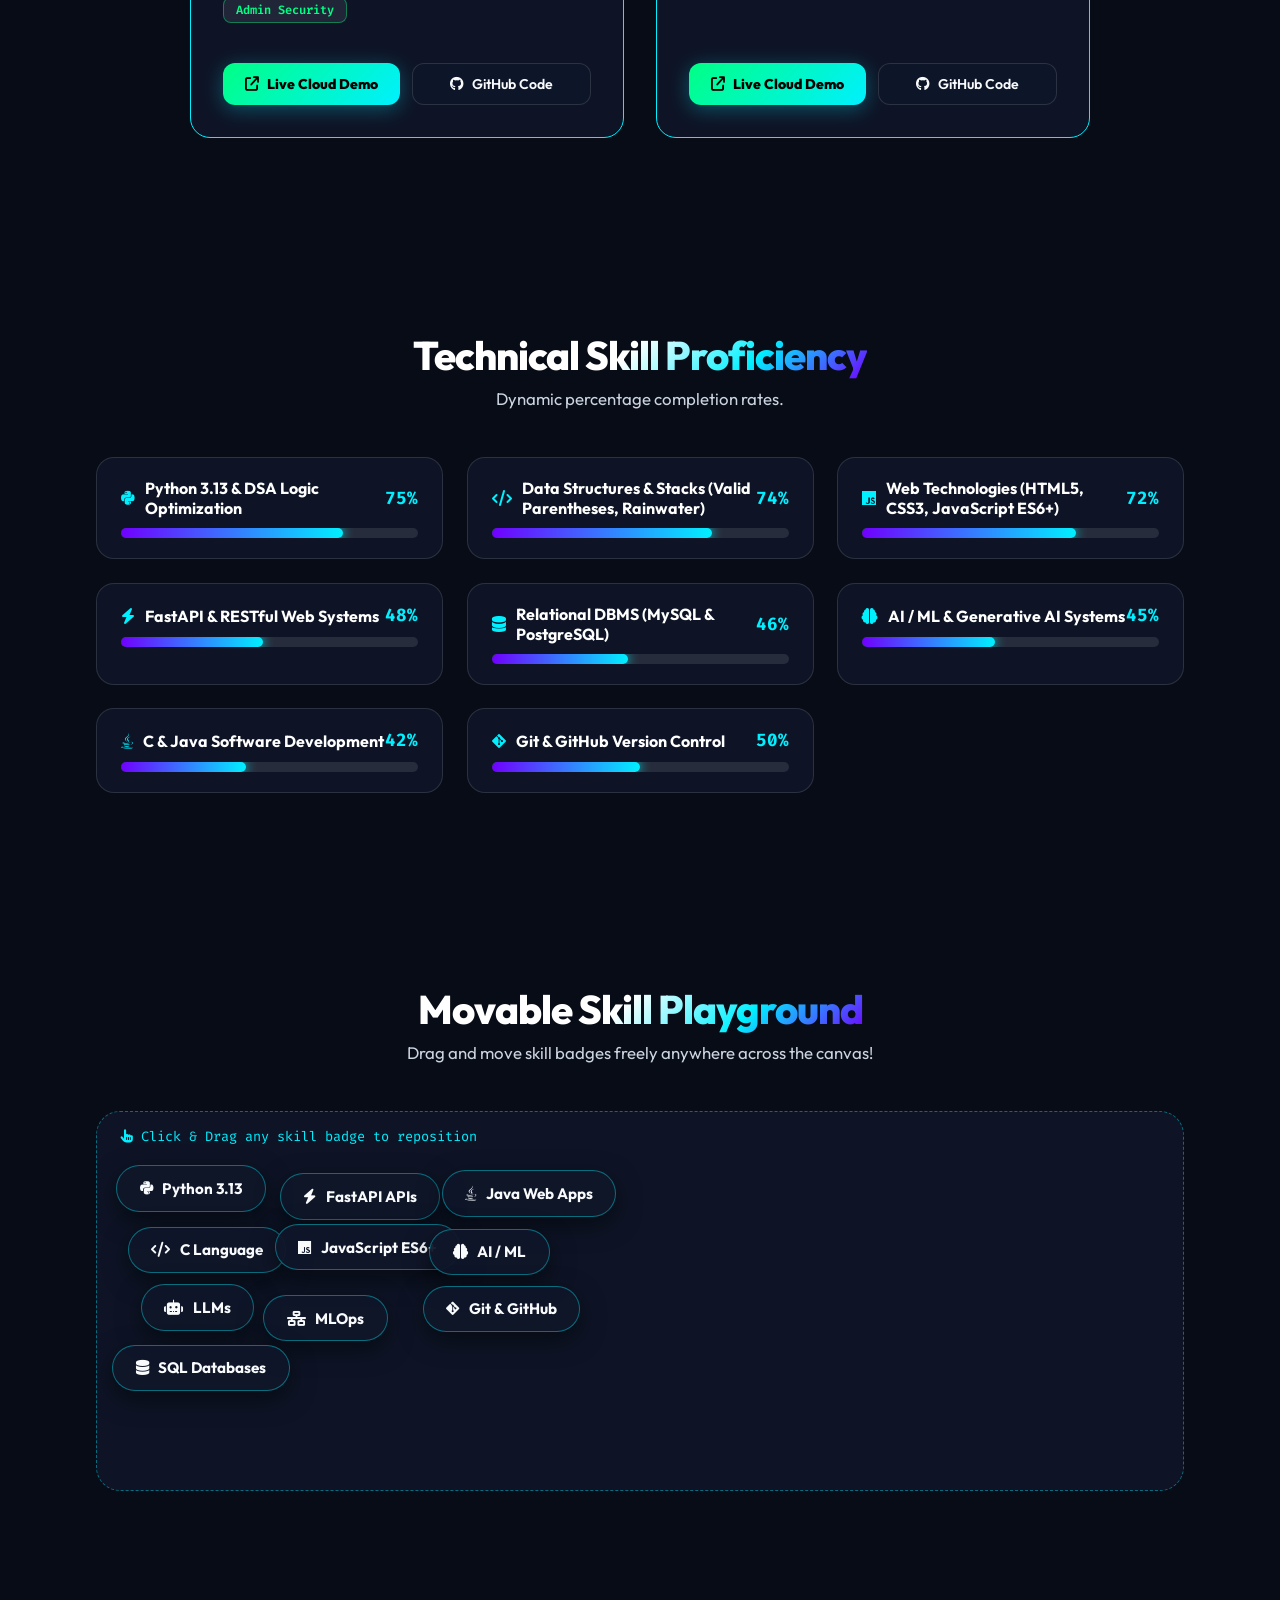
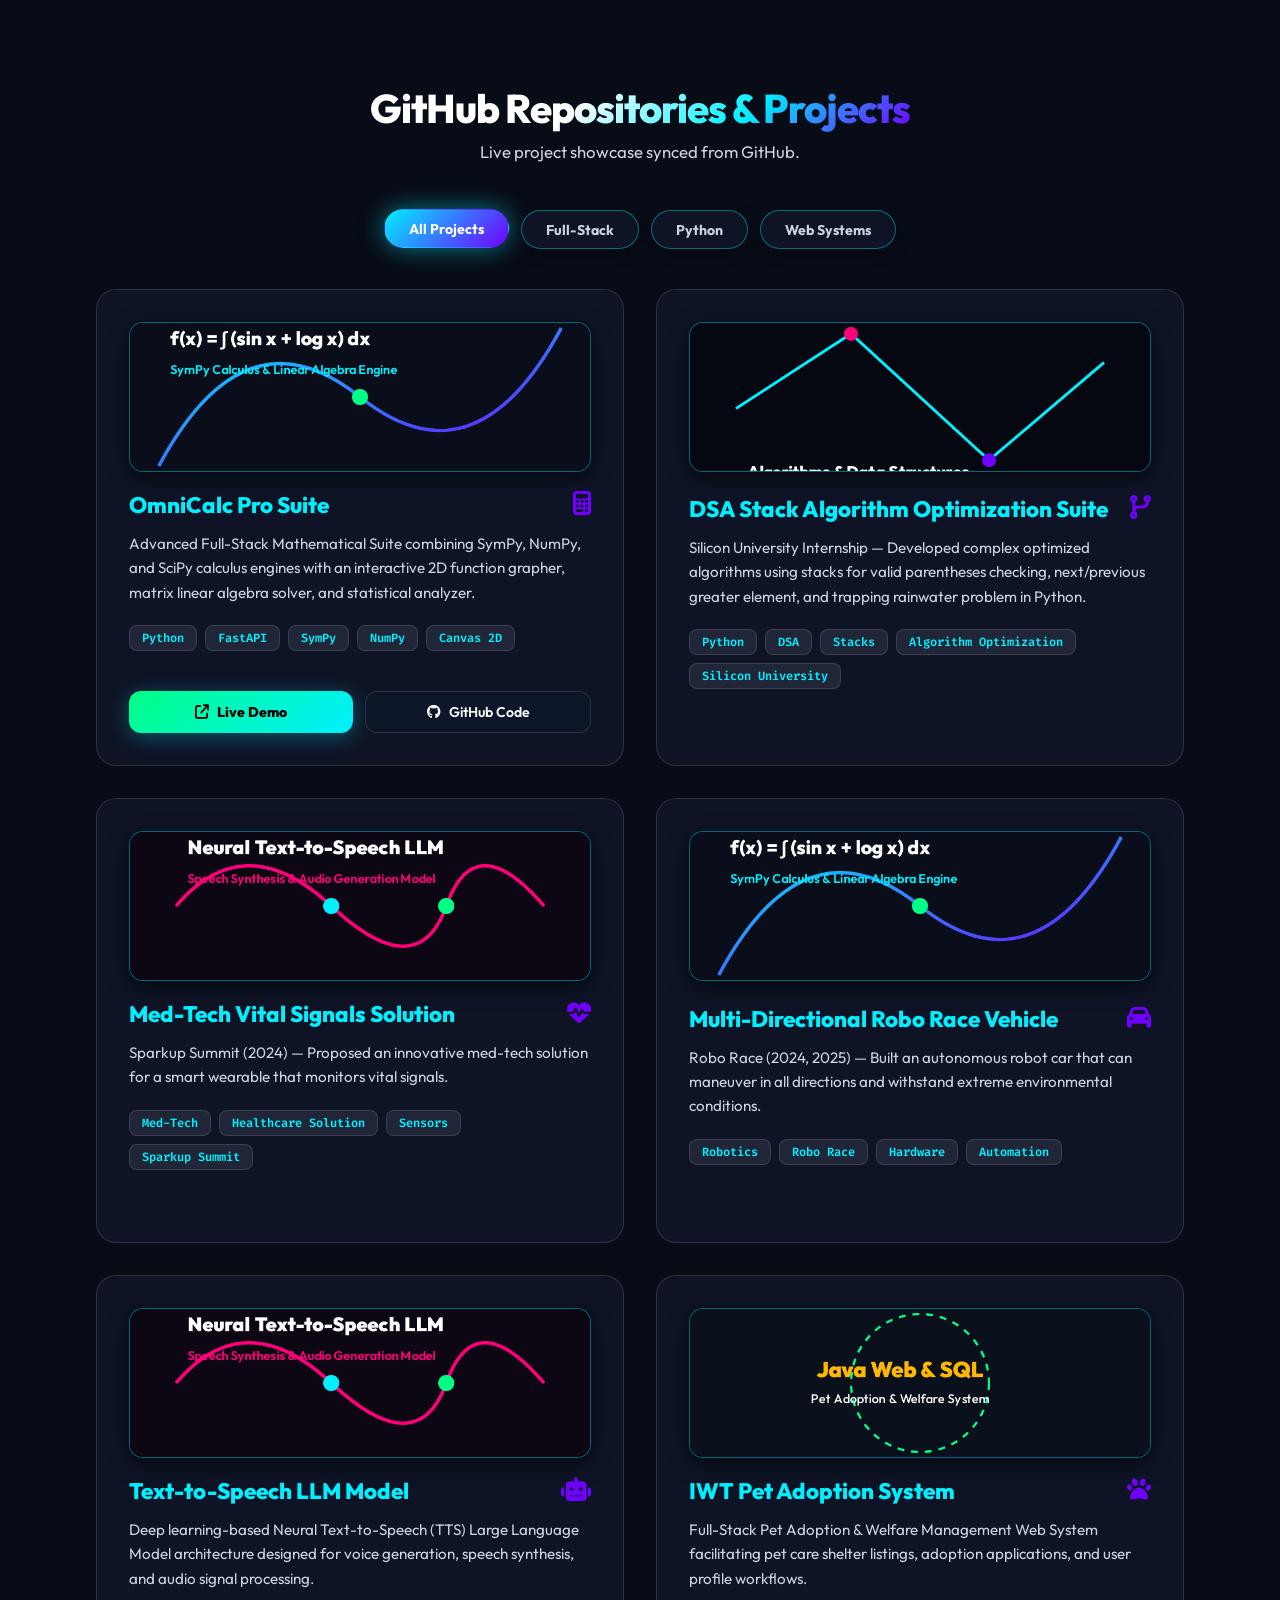
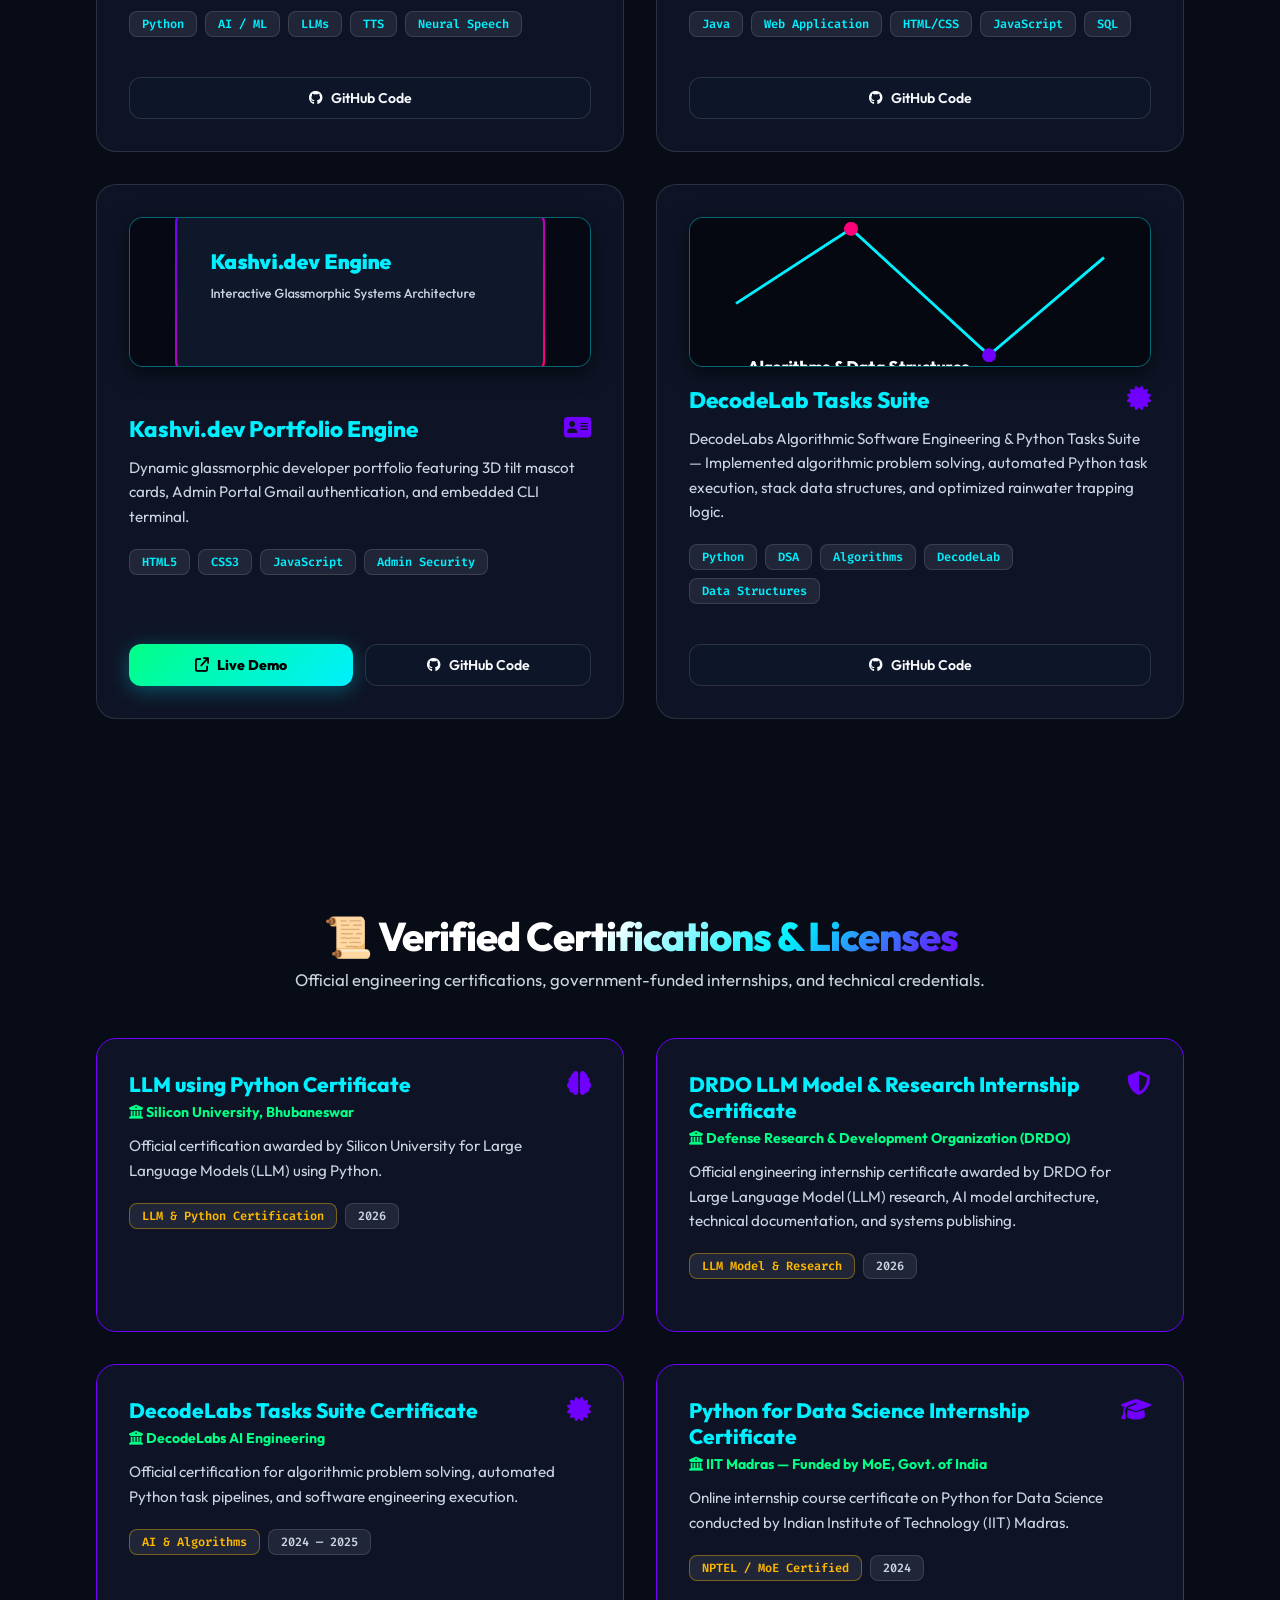
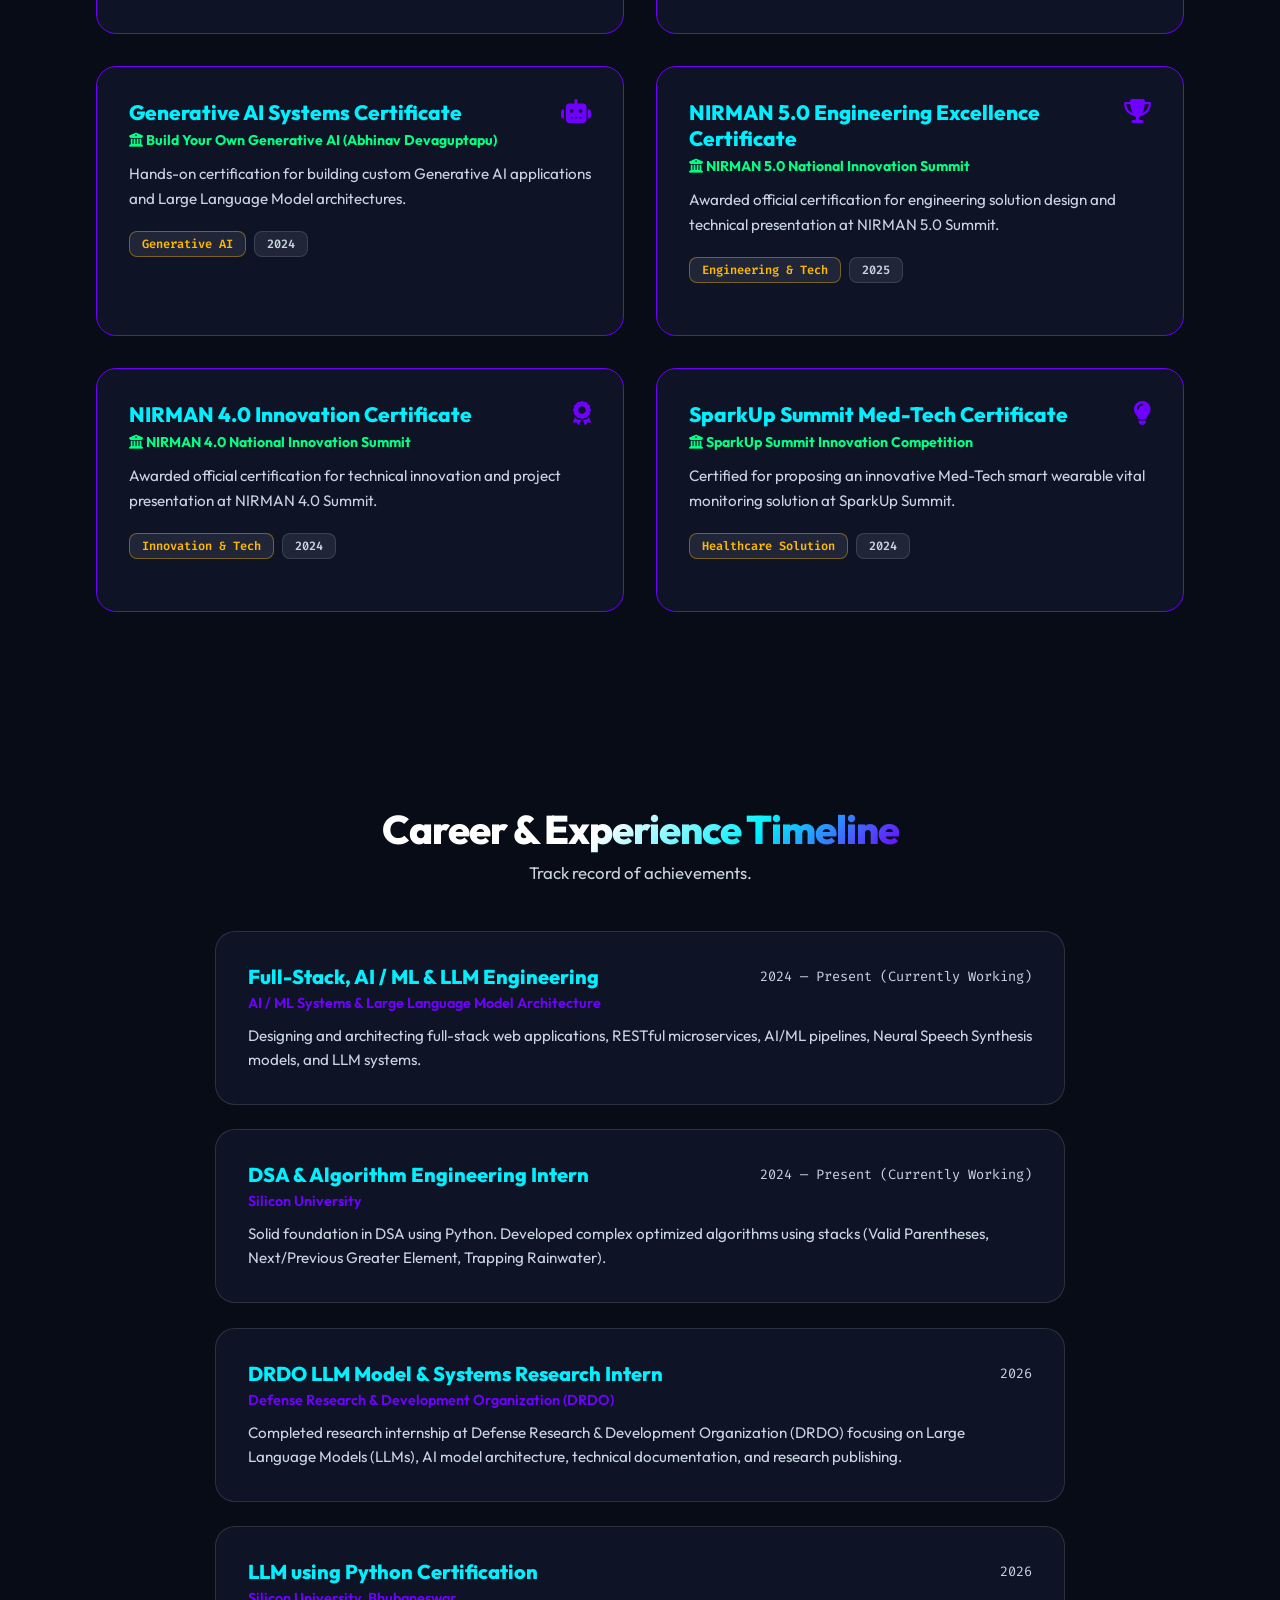
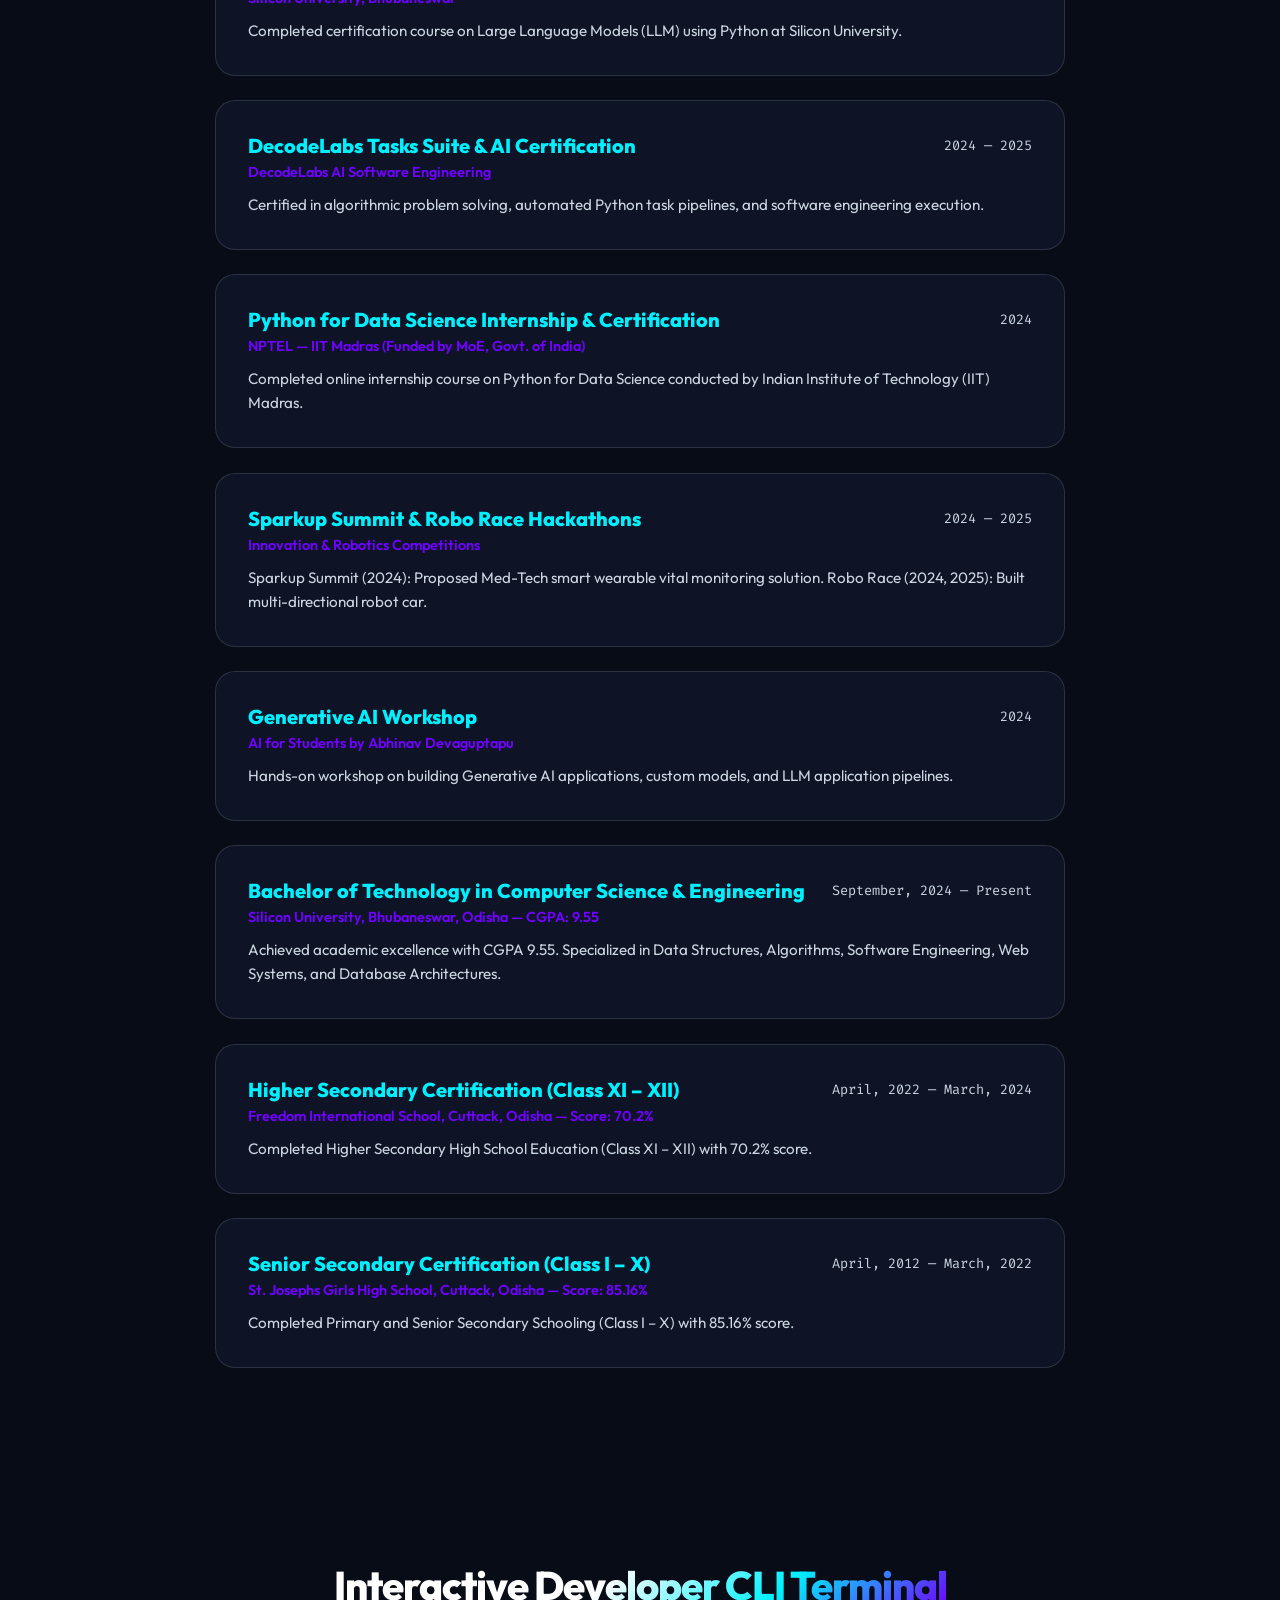
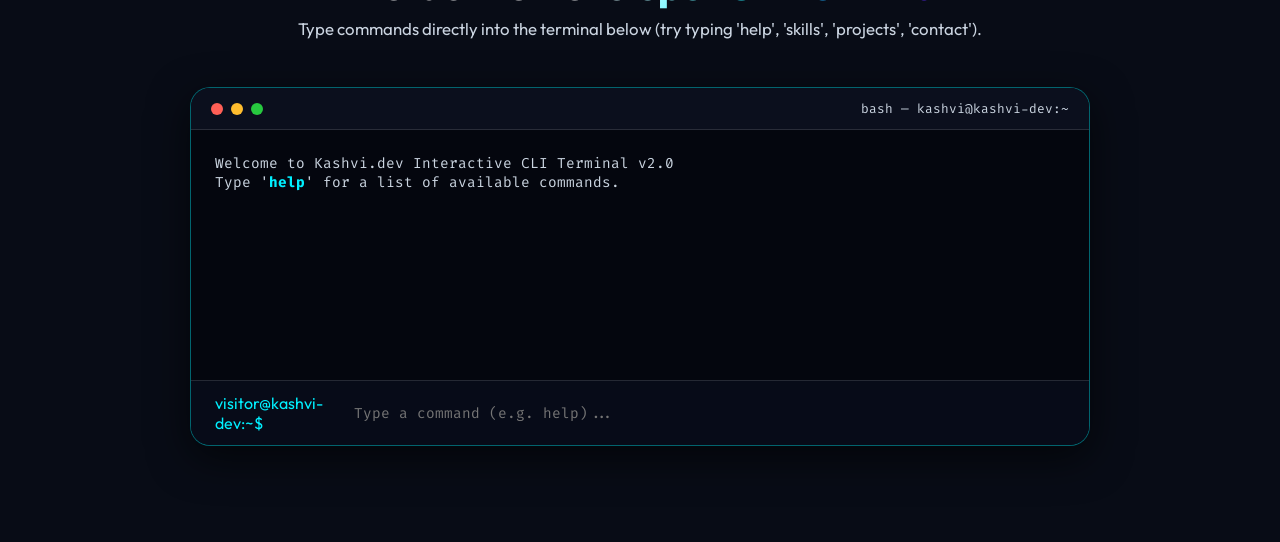
==== commit faa71cfb: "Remove Native/Proficient labels from webpage language tag and include them in PDF resume document" ====
--- a/index.html
+++ b/index.html
@@ -120,7 +120,7 @@
             <i class="fa-solid fa-graduation-cap" style="color: var(--accent-amber);"></i> B.Tech Computer Science
           </span>
           <span class="tag-badge" style="background: rgba(255, 0, 122, 0.1); border-color: var(--accent-magenta); color: #fff;">
-            <i class="fa-solid fa-language" style="color: var(--accent-magenta);"></i> English (Proficient), Hindi & Odia (Native)
+            <i class="fa-solid fa-language" style="color: var(--accent-magenta);"></i> English, Hindi & Odia
           </span>
         </div>
 
